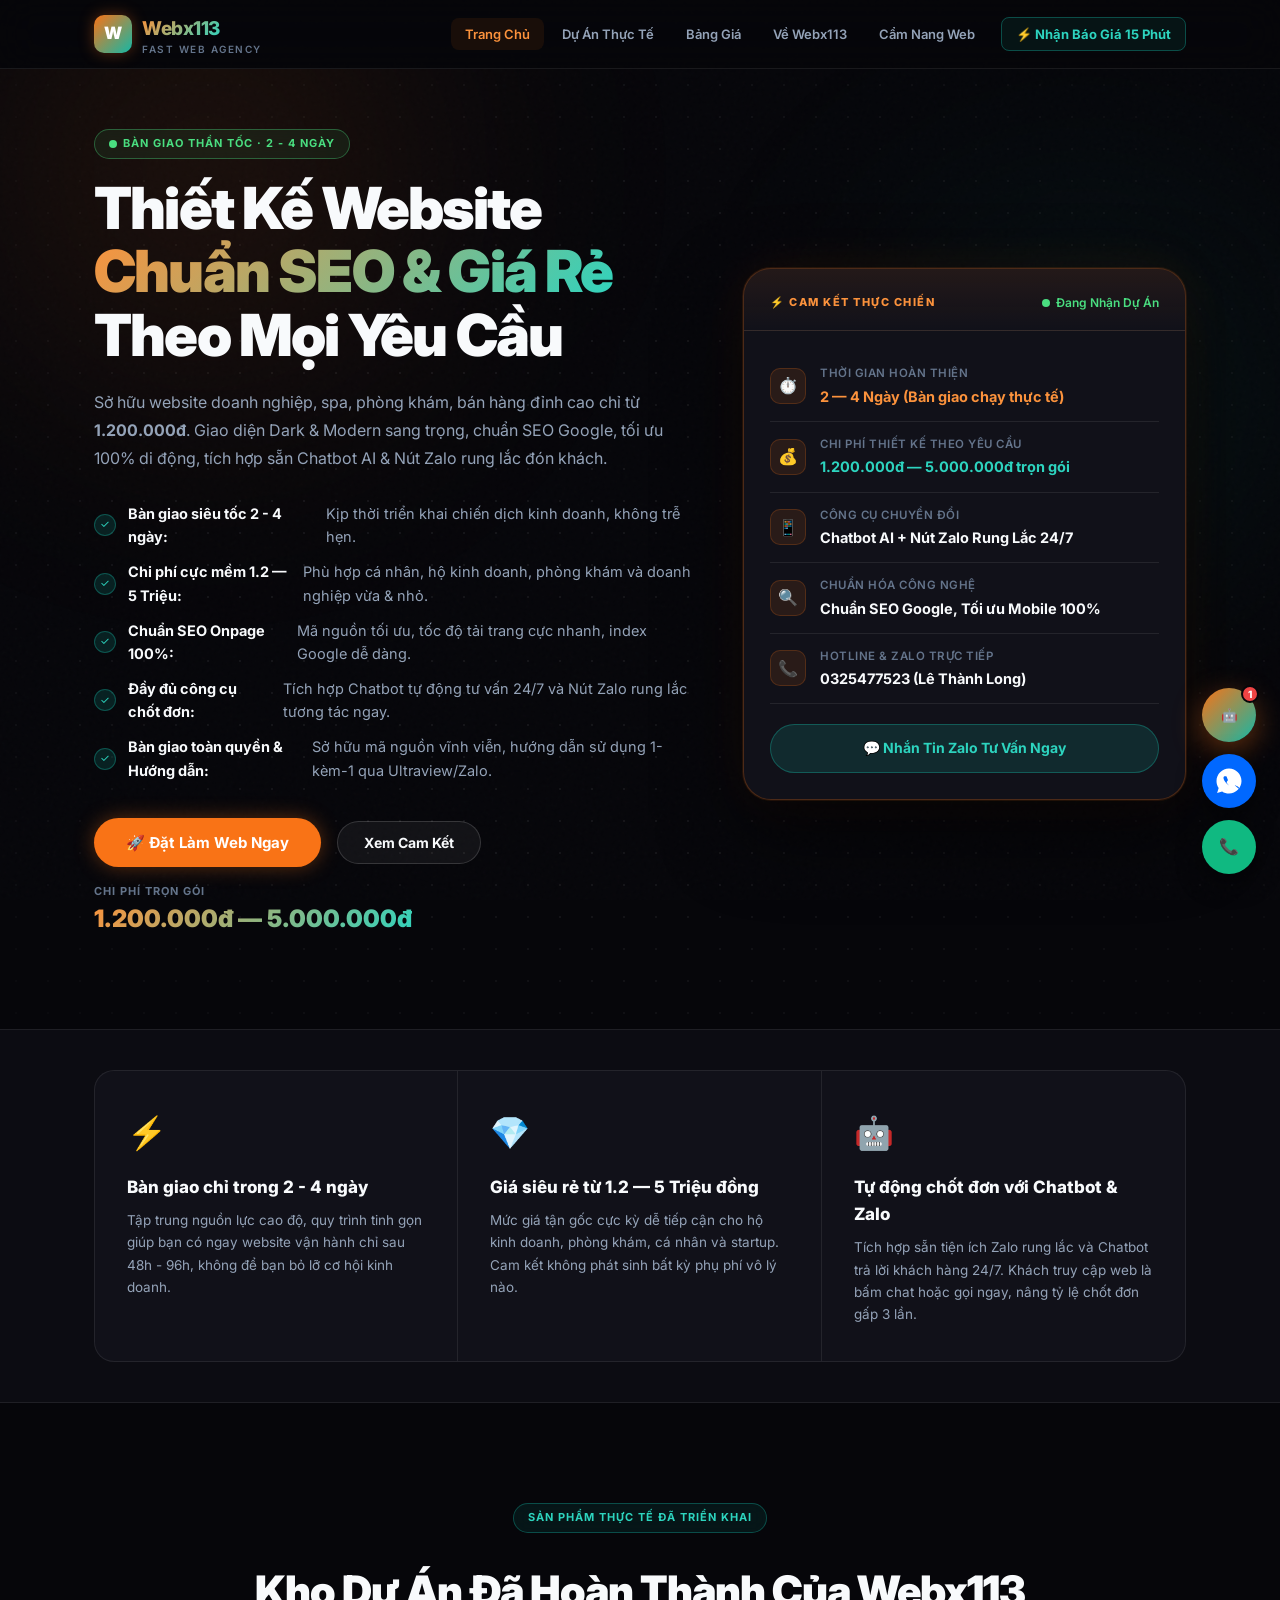
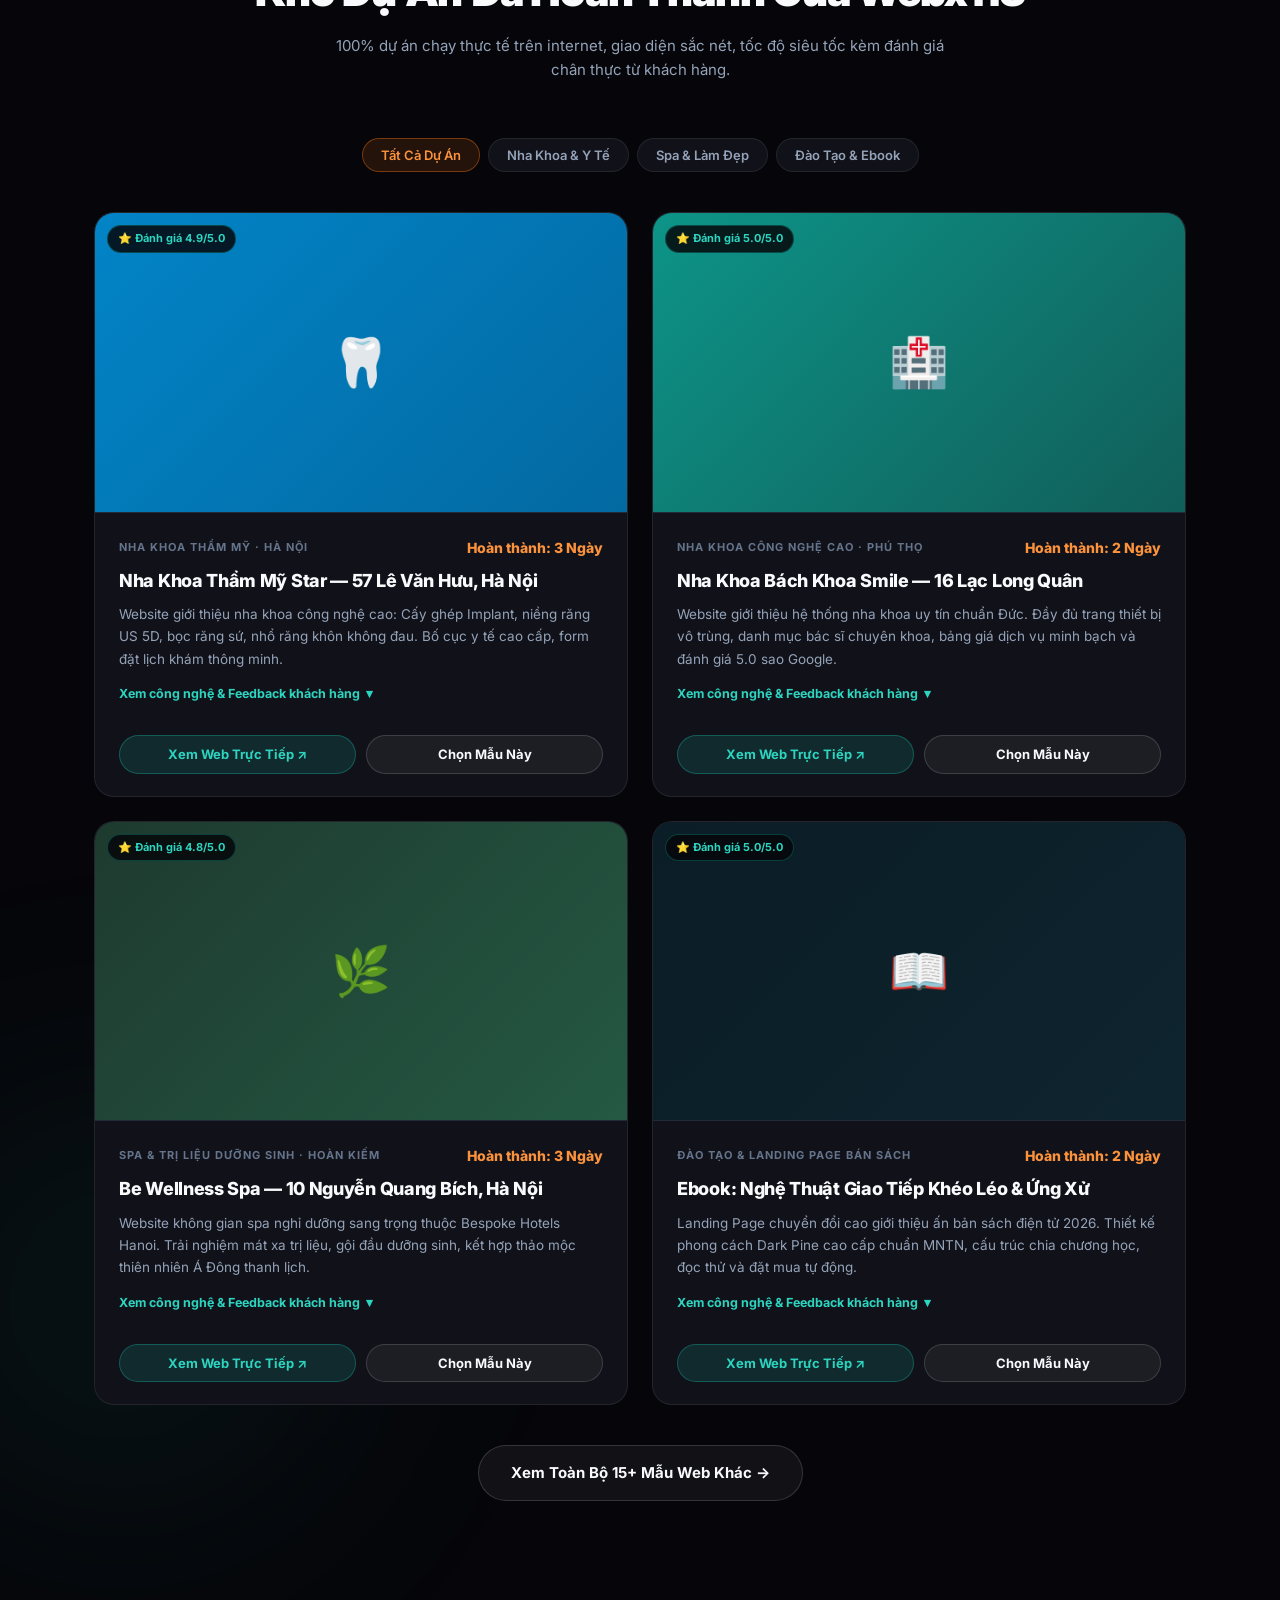
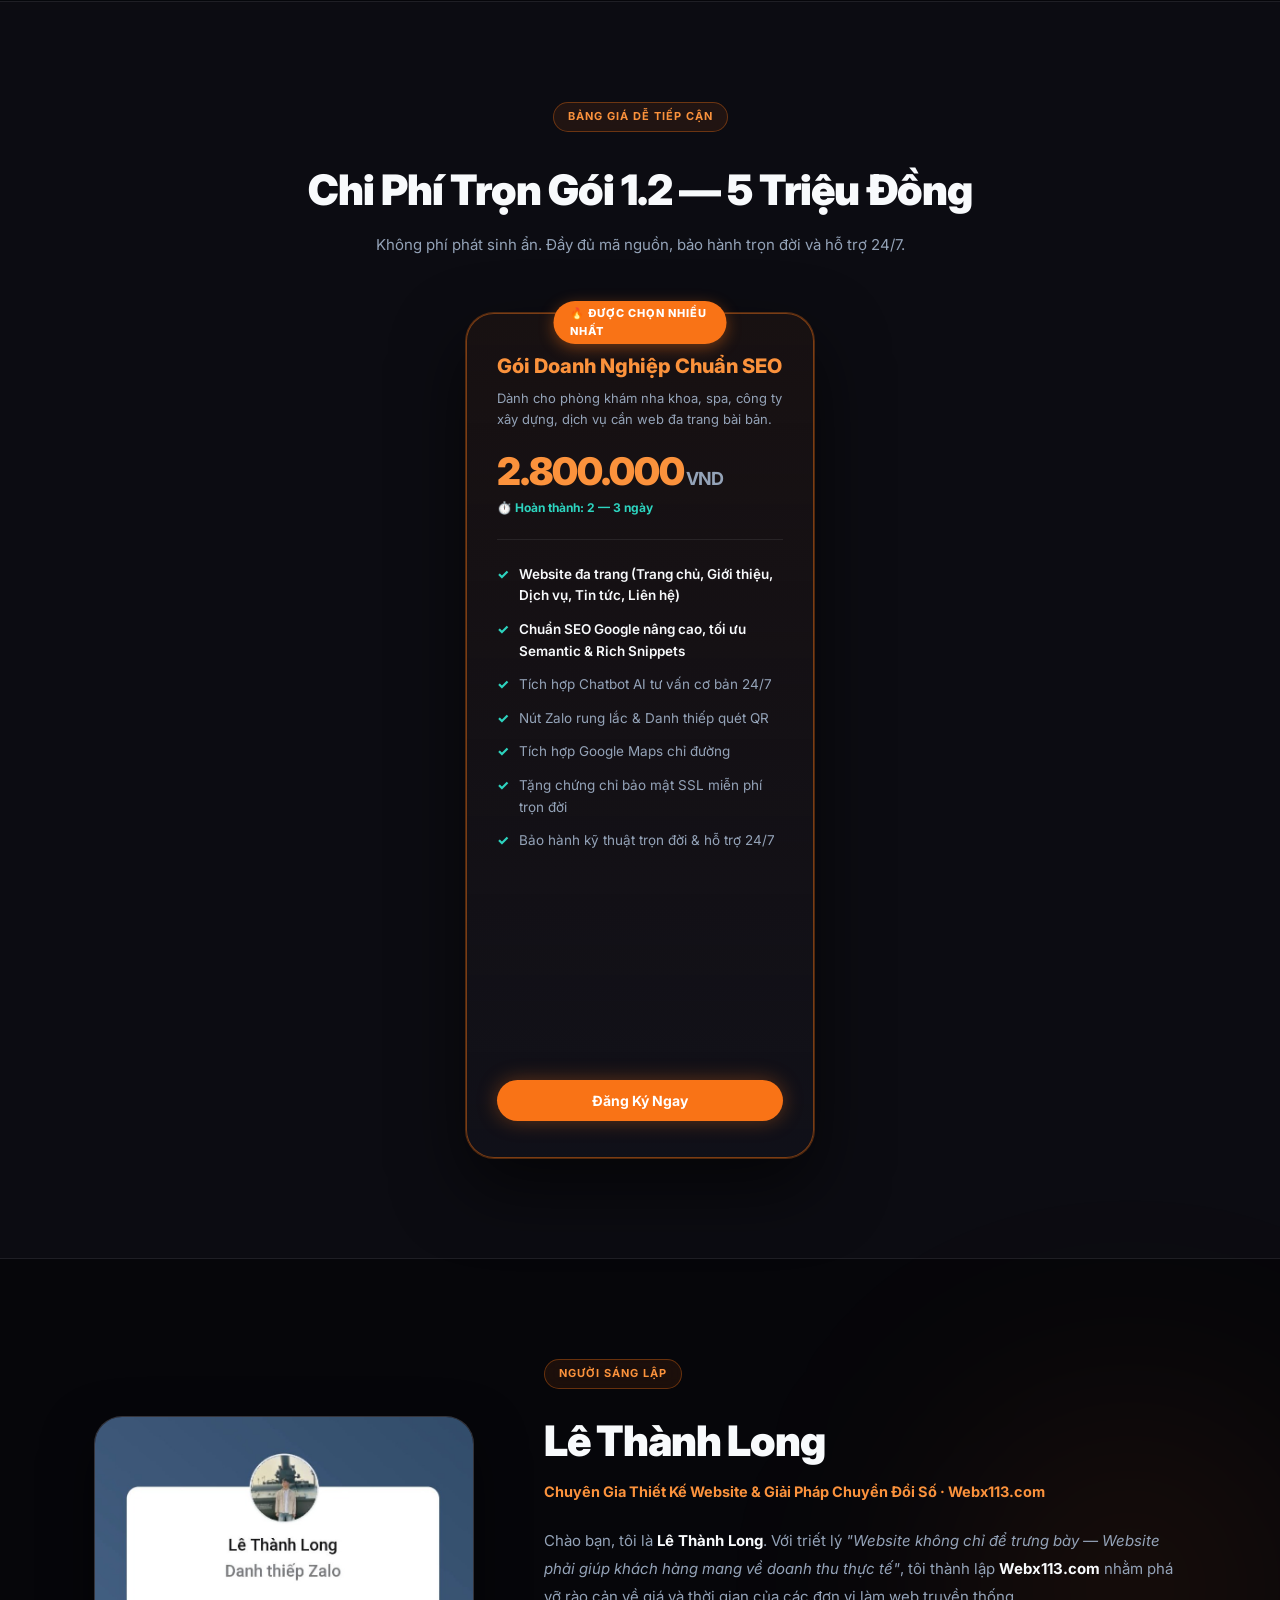
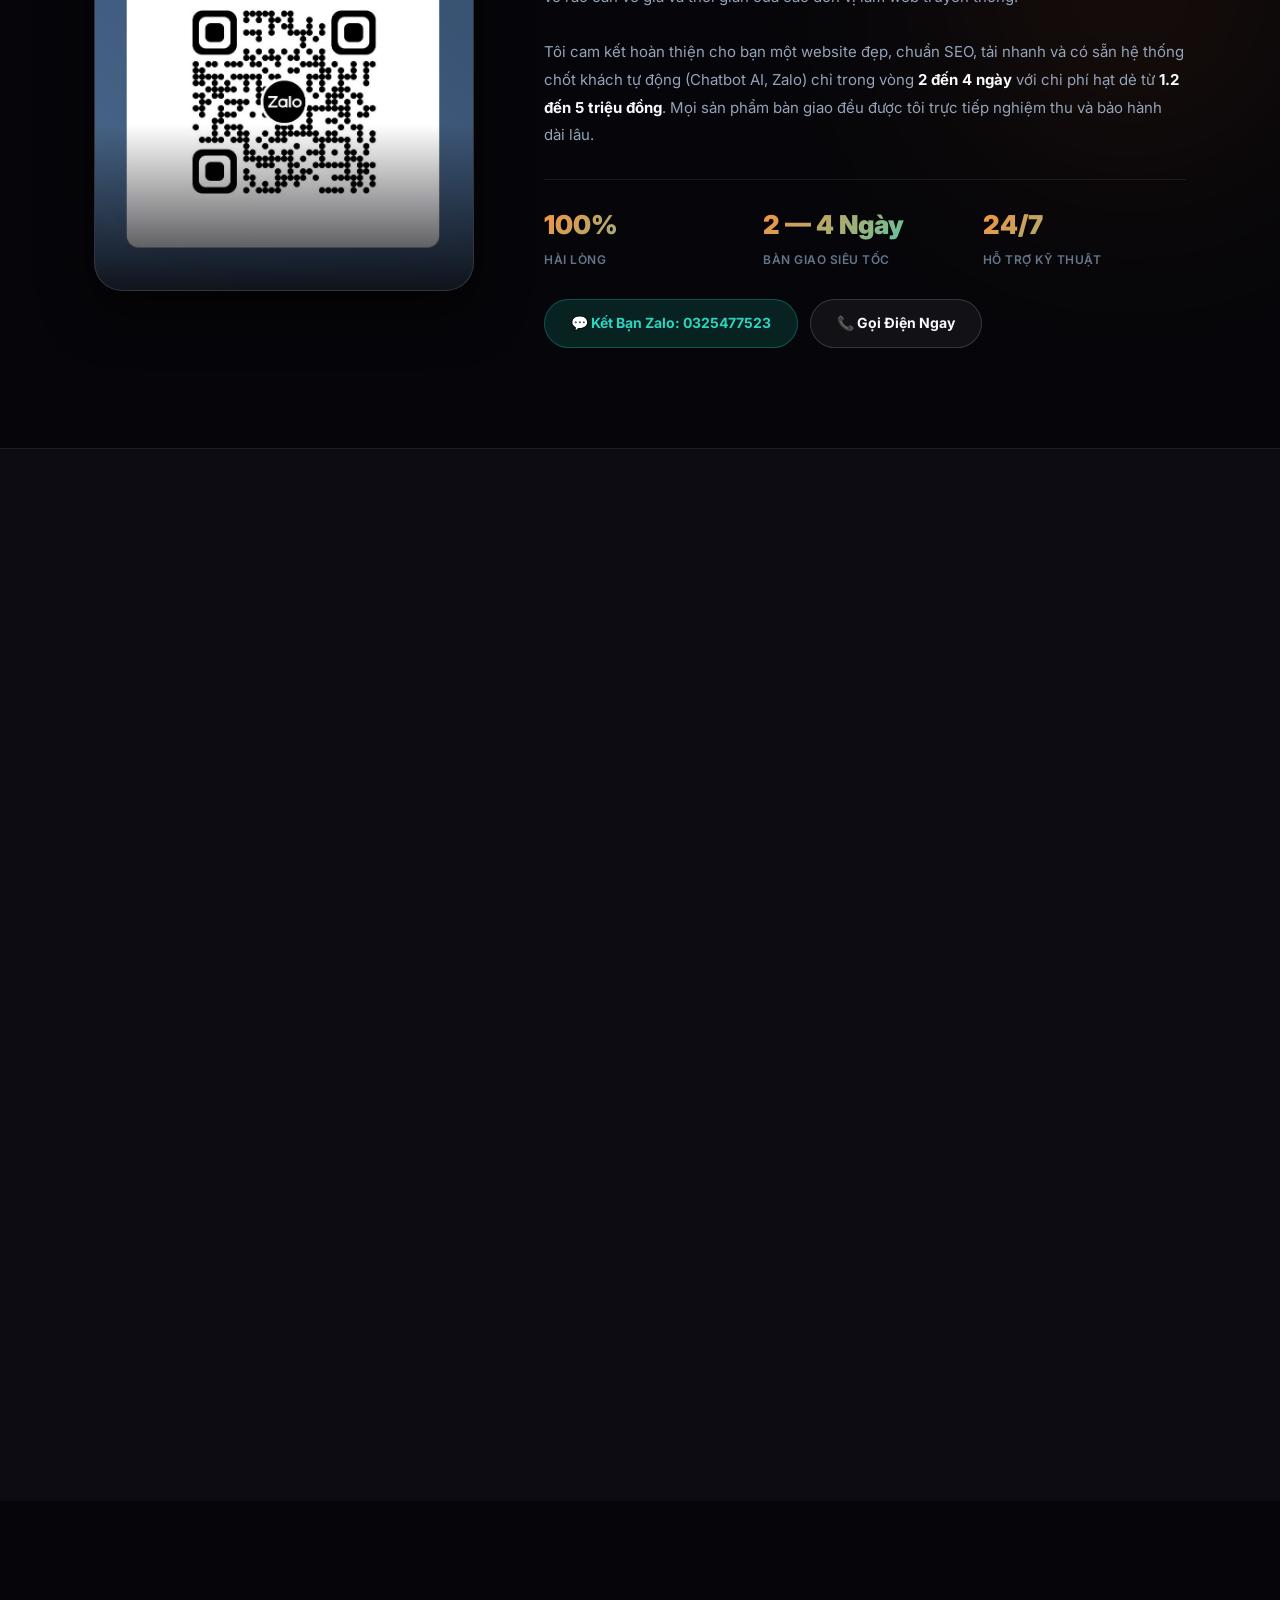
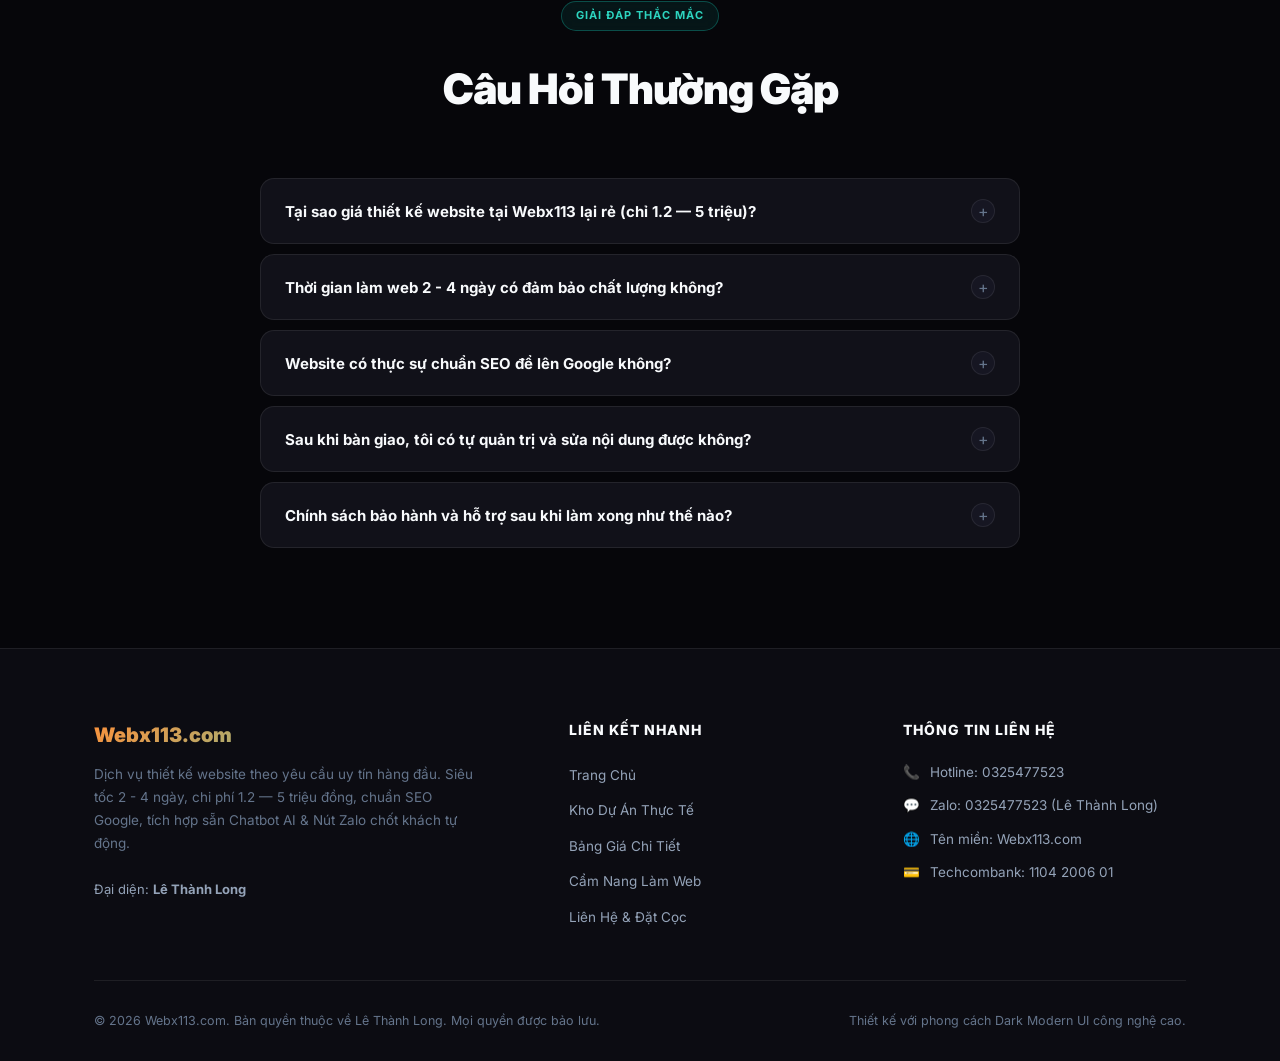
==== index.html @ fc2e5d38 "Add files via upload" ====
<!DOCTYPE html>
<html lang="vi">
<head>
  <meta charset="UTF-8" />
  <meta name="viewport" content="width=device-width, initial-scale=1.0" />
  <title>Webx113 — Thiết Kế Website Theo Yêu Cầu Giá Rẻ, Chuẩn SEO, Bàn Giao 2-4 Ngày</title>
  <meta name="description" content="Webx113.com — Dịch vụ thiết kế website theo yêu cầu giá rẻ chỉ từ 1.2 — 5 triệu đồng. Hoàn thành siêu tốc 2 - 4 ngày, chuẩn SEO Google, tối ưu di động, tích hợp sẵn Chatbot AI & Zalo chốt đơn tự động." />
  <meta name="keywords" content="thiết kế website giá rẻ, làm web 1.2 triệu, làm web 2-4 ngày, webx113, thiết kế web chuẩn SEO, chatbot bán hàng, nút zalo website" />
  
  <!-- Favicon -->
  <link rel="icon" type="image/svg+xml" href="data:image/svg+xml,<svg xmlns='http://www.w3.org/2000/svg' viewBox='0 0 100 100'><rect width='100' height='100' rx='20' fill='%23f97316'/><text y='70' x='15' font-size='60' font-weight='bold' fill='white'>W</text></svg>" />
  
  <!-- Google Fonts Inter -->
  <link rel="preconnect" href="https://fonts.googleapis.com" />
  <link rel="preconnect" href="https://fonts.gstatic.com" crossorigin />
  <link href="https://fonts.googleapis.com/css2?family=Inter:wght@300;400;500;600;700;800;900&display=swap" rel="stylesheet" />
  
  <!-- Stylesheet -->
  <link rel="stylesheet" href="assets/css/style.css" />
</head>
<body>

  <!-- ============================================================
       NAVBAR (STICKY GLASS)
  ============================================================ -->
  <nav class="navbar">
    <div class="nav-inner">
      <a href="index.html" class="nav-brand">
        <div class="nav-logo-badge">W</div>
        <div>
          <span class="nav-logo-text">Webx113</span>
          <span class="nav-logo-sub">Fast Web Agency</span>
        </div>
      </a>
      <button class="hamburger" id="hamburger" aria-label="Menu">
        <span></span><span></span><span></span>
      </button>
      <ul class="nav-links" id="navLinks">
        <li><a href="index.html" class="active">Trang Chủ</a></li>
        <li><a href="du-an.html">Dự Án Thực Tế</a></li>
        <li><a href="bang-gia.html">Bảng Giá</a></li>
        <li><a href="#about">Về Webx113</a></li>
        <li><a href="tin-tuc.html">Cẩm Nang Web</a></li>
        <li><a href="lien-he.html" class="nav-highlight">⚡ Nhận Báo Giá 15 Phút</a></li>
      </ul>
    </div>
  </nav>

  <!-- ============================================================
       HERO SECTION
  ============================================================ -->
  <section class="hero" id="hero">
    <div class="ambient-glow glow-orange" style="width:650px; height:650px; top:-220px; left:-120px;"></div>
    <div class="ambient-glow glow-teal" style="width:550px; height:550px; top:50px; right:-80px;"></div>
    
    <div class="container">
      <div class="hero-inner">
        <!-- Left Content -->
        <div class="fade-up">
          <div class="pill pill-live">
            <span class="live-dot"></span> Bàn Giao Thần Tốc · 2 - 4 Ngày
          </div>
          <h1 class="hero-title">
            Thiết Kế Website<br />
            <span class="accent">Chuẩn SEO & Giá Rẻ</span><br />
            Theo Mọi Yêu Cầu
          </h1>
          <p class="hero-desc">
            Sở hữu website doanh nghiệp, spa, phòng khám, bán hàng đỉnh cao chỉ từ <b>1.200.000đ</b>. Giao diện Dark & Modern sang trọng, chuẩn SEO Google, tối ưu 100% di động, tích hợp sẵn Chatbot AI & Nút Zalo rung lắc đón khách.
          </p>

          <ul class="hero-outcomes">
            <li><span class="check-icon">✓</span> <b>Bàn giao siêu tốc 2 - 4 ngày:</b> Kịp thời triển khai chiến dịch kinh doanh, không trễ hẹn.</li>
            <li><span class="check-icon">✓</span> <b>Chi phí cực mềm 1.2 — 5 Triệu:</b> Phù hợp cá nhân, hộ kinh doanh, phòng khám và doanh nghiệp vừa & nhỏ.</li>
            <li><span class="check-icon">✓</span> <b>Chuẩn SEO Onpage 100%:</b> Mã nguồn tối ưu, tốc độ tải trang cực nhanh, index Google dễ dàng.</li>
            <li><span class="check-icon">✓</span> <b>Đầy đủ công cụ chốt đơn:</b> Tích hợp Chatbot tự động tư vấn 24/7 và Nút Zalo rung lắc tương tác ngay.</li>
            <li><span class="check-icon">✓</span> <b>Bàn giao toàn quyền & Hướng dẫn:</b> Sở hữu mã nguồn vĩnh viễn, hướng dẫn sử dụng 1-kèm-1 qua Ultraview/Zalo.</li>
          </ul>

          <div class="hero-actions">
            <button class="btn btn-primary btn-lg" onclick="openModal('Tư vấn thiết kế web siêu tốc')">
              🚀 Đặt Làm Web Ngay
            </button>
            <button class="btn btn-ghost" onclick="highlightRows(['sched-time', 'sched-cost'])">
              Xem Cam Kết
            </button>
            <div class="hero-price-tag">
              <small>Chi phí trọn gói</small>
              <strong>1.200.000đ — 5.000.000đ</strong>
            </div>
          </div>
        </div>

        <!-- Right Content: Schedule & Commitment Card -->
        <div class="fade-up" id="commitment-card">
          <div class="schedule-card">
            <div class="schedule-card-header">
              <span class="schedule-card-badge">⚡ Cam Kết Thực Chiến</span>
              <span class="schedule-card-status"><span class="live-dot"></span> Đang Nhận Dự Án</span>
            </div>
            <div class="schedule-card-body">
              <div class="sched-row" id="sched-time">
                <div class="sched-ico">⏱️</div>
                <div class="sched-info">
                  <div class="sched-key">Thời gian hoàn thiện</div>
                  <div class="sched-val" style="color:var(--orange-2);">2 — 4 Ngày (Bàn giao chạy thực tế)</div>
                </div>
              </div>

              <div class="sched-row" id="sched-cost">
                <div class="sched-ico">💰</div>
                <div class="sched-info">
                  <div class="sched-key">Chi phí thiết kế theo yêu cầu</div>
                  <div class="sched-val" style="color:var(--teal-2);">1.200.000đ — 5.000.000đ trọn gói</div>
                </div>
              </div>

              <div class="sched-row">
                <div class="sched-ico">📱</div>
                <div class="sched-info">
                  <div class="sched-key">Công cụ chuyển đổi</div>
                  <div class="sched-val">Chatbot AI + Nút Zalo Rung Lắc 24/7</div>
                </div>
              </div>

              <div class="sched-row">
                <div class="sched-ico">🔍</div>
                <div class="sched-info">
                  <div class="sched-key">Chuẩn hóa công nghệ</div>
                  <div class="sched-val">Chuẩn SEO Google, Tối ưu Mobile 100%</div>
                </div>
              </div>

              <div class="sched-row">
                <div class="sched-ico">📞</div>
                <div class="sched-info">
                  <div class="sched-key">Hotline & Zalo trực tiếp</div>
                  <div class="sched-val">0325477523 (Lê Thành Long)</div>
                </div>
              </div>

              <div style="margin-top:20px;">
                <a href="https://zalo.me/0325477523" target="_blank" rel="noopener" class="btn btn-teal" style="width:100%;">
                  💬 Nhắn Tin Zalo Tư Vấn Ngay
                </a>
              </div>
            </div>
          </div>
        </div>
      </div>
    </div>
  </section>

  <!-- ============================================================
       USP STRIP (3 CAM KẾT VÀNG)
  ============================================================ -->
  <section class="usp-section">
    <div class="container">
      <div class="usp-strip fade-up">
        <div class="usp-item">
          <span class="usp-icon">⚡</span>
          <div class="usp-title">Bàn giao chỉ trong 2 - 4 ngày</div>
          <div class="usp-desc">Tập trung nguồn lực cao độ, quy trình tinh gọn giúp bạn có ngay website vận hành chỉ sau 48h - 96h, không để bạn bỏ lỡ cơ hội kinh doanh.</div>
        </div>
        <div class="usp-item">
          <span class="usp-icon">💎</span>
          <div class="usp-title">Giá siêu rẻ từ 1.2 — 5 Triệu đồng</div>
          <div class="usp-desc">Mức giá tận gốc cực kỳ dễ tiếp cận cho hộ kinh doanh, phòng khám, cá nhân và startup. Cam kết không phát sinh bất kỳ phụ phí vô lý nào.</div>
        </div>
        <div class="usp-item">
          <span class="usp-icon">🤖</span>
          <div class="usp-title">Tự động chốt đơn với Chatbot & Zalo</div>
          <div class="usp-desc">Tích hợp sẵn tiện ích Zalo rung lắc và Chatbot trả lời khách hàng 24/7. Khách truy cập web là bấm chat hoặc gọi ngay, nâng tỷ lệ chốt đơn gấp 3 lần.</div>
        </div>
      </div>
    </div>
  </section>

  <!-- ============================================================
       PORTFOLIO: CÁC DỰ ÁN THỰC TẾ & FEEDBACK KHÁCH HÀNG
  ============================================================ -->
  <section class="projects-section" id="projects">
    <div class="ambient-glow glow-teal" style="width:600px; height:600px; bottom:0; left:-180px;"></div>
    <div class="container">
      <div class="section-header fade-up">
        <span class="pill pill-teal">Sản phẩm thực tế đã triển khai</span>
        <h2 class="section-title">Kho Dự Án Đã Hoàn Thành Của Webx113</h2>
        <p class="section-sub">100% dự án chạy thực tế trên internet, giao diện sắc nét, tốc độ siêu tốc kèm đánh giá chân thực từ khách hàng.</p>
      </div>

      <!-- Filter Buttons -->
      <div class="filter-tabs fade-up">
        <button class="filter-btn active" data-filter="all">Tất Cả Dự Án</button>
        <button class="filter-btn" data-filter="medical">Nha Khoa & Y Tế</button>
        <button class="filter-btn" data-filter="spa">Spa & Làm Đẹp</button>
        <button class="filter-btn" data-filter="ebook">Đào Tạo & Ebook</button>
      </div>

      <!-- Projects Grid -->
      <div class="projects-grid">
        
        <!-- PROJECT 1: NHA KHOA THẨM MỸ STAR -->
        <div class="project-card fade-up" data-cat="medical">
          <div class="project-thumb-wrap">
            <span class="project-badge-tag">⭐ Đánh giá 4.9/5.0</span>
            <div style="height:100%; display:flex; align-items:center; justify-content:center; background:linear-gradient(135deg, #0284c7 0%, #0369a1 100%); color:#fff; font-size:48px;">
              🦷
            </div>
          </div>
          <div class="project-body">
            <div class="project-meta">
              <span class="project-category">Nha Khoa Thẩm Mỹ · Hà Nội</span>
              <span class="project-price-estimate">Hoàn thành: 3 Ngày</span>
            </div>
            <h3 class="project-title">Nha Khoa Thẩm Mỹ Star — 57 Lê Văn Hưu, Hà Nội</h3>
            <p class="project-desc">Website giới thiệu nha khoa công nghệ cao: Cấy ghép Implant, niềng răng US 5D, bọc răng sứ, nhổ răng khôn không đau. Bố cục y tế cao cấp, form đặt lịch khám thông minh.</p>
            
            <button class="expand-btn" onclick="toggleProject(this)">
              Xem công nghệ & Feedback khách hàng <span class="expand-arrow">▾</span>
            </button>
            <div class="expand-content">
              <div class="expand-label">Công nghệ & Tính năng</div>
              <ul class="expand-list">
                <li>Giao diện Glassmorphism chuẩn y khoa châu Âu</li>
                <li>Tích hợp bản đồ Google Maps & Hotline gọi ngay</li>
                <li>Form đặt hẹn tự động gửi thông báo</li>
                <li>Tối ưu 100% trên iPhone, Android, iPad</li>
              </ul>
              
              <div class="expand-label">Đánh giá của Khách hàng</div>
              <div class="feedback-box">
                <div class="feedback-header">
                  <span class="feedback-author">Bác sĩ Nguyễn Văn Cường (Đại diện Star Dental)</span>
                  <span class="feedback-stars">★★★★★</span>
                </div>
                <p class="feedback-text">"Lê Thành Long bàn giao website chỉ sau 3 ngày mà độ hoàn thiện vượt ngoài mong đợi! Giao diện tông xanh trắng y tế chuẩn mực, tốc độ load trang cực nhanh. Từ lúc có web, khách đặt lịch khám qua hotline và Zalo tăng hơn 65%. Rất hài lòng!"</p>
              </div>
            </div>
          </div>
          <div class="project-actions">
            <a href="https://lelu0977-cyber.github.io/Satr.vn/" target="_blank" rel="noopener" class="btn btn-teal btn-sm">Xem Web Trực Tiếp ↗</a>
            <button class="btn btn-ghost btn-sm" onclick="openModal('Mẫu Nha Khoa Thẩm Mỹ Star')">Chọn Mẫu Này</button>
          </div>
        </div>

        <!-- PROJECT 2: NHA KHOA BÁCH KHOA SMILE -->
        <div class="project-card fade-up" data-cat="medical">
          <div class="project-thumb-wrap">
            <span class="project-badge-tag">⭐ Đánh giá 5.0/5.0</span>
            <div style="height:100%; display:flex; align-items:center; justify-content:center; background:linear-gradient(135deg, #0d9488 0%, #115e59 100%); color:#fff; font-size:48px;">
              🏥
            </div>
          </div>
          <div class="project-body">
            <div class="project-meta">
              <span class="project-category">Nha Khoa Công Nghệ Cao · Phú Thọ</span>
              <span class="project-price-estimate">Hoàn thành: 2 Ngày</span>
            </div>
            <h3 class="project-title">Nha Khoa Bách Khoa Smile — 16 Lạc Long Quân</h3>
            <p class="project-desc">Website giới thiệu hệ thống nha khoa uy tín chuẩn Đức. Đầy đủ trang thiết bị vô trùng, danh mục bác sĩ chuyên khoa, bảng giá dịch vụ minh bạch và đánh giá 5.0 sao Google.</p>
            
            <button class="expand-btn" onclick="toggleProject(this)">
              Xem công nghệ & Feedback khách hàng <span class="expand-arrow">▾</span>
            </button>
            <div class="expand-content">
              <div class="expand-label">Công nghệ & Tính năng</div>
              <ul class="expand-list">
                <li>Bảng dịch vụ chi tiết kèm hình ảnh minh họa sinh động</li>
                <li>Menu đa cấp: Cơ sở vật chất, đội ngũ bác sĩ, bảng giá</li>
                <li>Nút gọi điện thoại & Zalo cố định hỗ trợ khẩn cấp</li>
                <li>Tốc độ load trang dưới 1.2s</li>
              </ul>
              
              <div class="expand-label">Đánh giá của Khách hàng</div>
              <div class="feedback-box">
                <div class="feedback-header">
                  <span class="feedback-author">Bác sĩ Hoàng Tuấn Anh (Nha Khoa Smile)</span>
                  <span class="feedback-stars">★★★★★</span>
                </div>
                <p class="feedback-text">"Webx113 làm việc siêu tốc và rất có trách nhiệm. Mình cần gấp website để kịp lễ khai trương cơ sở, Long hoàn thành chỉ đúng 2 ngày với đầy đủ nội dung bài bản. Khách đến phòng khám đều khen web chuyên nghiệp!"</p>
              </div>
            </div>
          </div>
          <div class="project-actions">
            <a href="https://lelu0977-cyber.github.io/Smile.vn/" target="_blank" rel="noopener" class="btn btn-teal btn-sm">Xem Web Trực Tiếp ↗</a>
            <button class="btn btn-ghost btn-sm" onclick="openModal('Mẫu Nha Khoa Bách Khoa Smile')">Chọn Mẫu Này</button>
          </div>
        </div>

        <!-- PROJECT 3: BE WELLNESS SPA -->
        <div class="project-card fade-up" data-cat="spa">
          <div class="project-thumb-wrap">
            <span class="project-badge-tag">⭐ Đánh giá 4.8/5.0</span>
            <div style="height:100%; display:flex; align-items:center; justify-content:center; background:linear-gradient(135deg, #1e3a2f 0%, #245943 100%); color:#d4af37; font-size:48px;">
              🌿
            </div>
          </div>
          <div class="project-body">
            <div class="project-meta">
              <span class="project-category">Spa & Trị Liệu Dưỡng Sinh · Hoàn Kiếm</span>
              <span class="project-price-estimate">Hoàn thành: 3 Ngày</span>
            </div>
            <h3 class="project-title">Be Wellness Spa — 10 Nguyễn Quang Bích, Hà Nội</h3>
            <p class="project-desc">Website không gian spa nghỉ dưỡng sang trọng thuộc Bespoke Hotels Hanoi. Trải nghiệm mát xa trị liệu, gội đầu dưỡng sinh, kết hợp thảo mộc thiên nhiên Á Đông thanh lịch.</p>
            
            <button class="expand-btn" onclick="toggleProject(this)">
              Xem công nghệ & Feedback khách hàng <span class="expand-arrow">▾</span>
            </button>
            <div class="expand-content">
              <div class="expand-label">Công nghệ & Tính năng</div>
              <ul class="expand-list">
                <li>Tone màu xanh lục & vàng kim quyền quý, chuẩn gu nghỉ dưỡng</li>
                <li>Hiệu ứng cuộn mượt mà, layout tối giản sang trọng</li>
                <li>Bộ lọc menu trị liệu & bảng giá dịch vụ cao cấp</li>
                <li>Hỗ trợ song ngữ & form đặt lịch trị liệu</li>
              </ul>
              
              <div class="expand-label">Đánh giá của Khách hàng</div>
              <div class="feedback-box">
                <div class="feedback-header">
                  <span class="feedback-author">Chị Trần Mai Linh (Quản lý Be Wellness Spa)</span>
                  <span class="feedback-stars">★★★★★</span>
                </div>
                <p class="feedback-text">"Giao diện spa toát lên đúng chất mộc và sự thư thái mà bên mình hướng tới. Nút đặt lịch và liên hệ Zalo rất thuận tiện cho cả khách du lịch quốc tế lẫn khách trong nước. Cảm ơn sự tận tụy của Long!"</p>
              </div>
            </div>
          </div>
          <div class="project-actions">
            <a href="https://longlesinep114-web.github.io/Wellness-sapa/" target="_blank" rel="noopener" class="btn btn-teal btn-sm">Xem Web Trực Tiếp ↗</a>
            <button class="btn btn-ghost btn-sm" onclick="openModal('Mẫu Be Wellness Spa')">Chọn Mẫu Này</button>
          </div>
        </div>

        <!-- PROJECT 4: EBOOK NGHỆ THUẬT GIAO TIẾP ỨNG XỬ -->
        <div class="project-card fade-up" data-cat="ebook">
          <div class="project-thumb-wrap">
            <span class="project-badge-tag">⭐ Đánh giá 5.0/5.0</span>
            <div style="height:100%; display:flex; align-items:center; justify-content:center; background:linear-gradient(135deg, #0b1d26 0%, #0e242f 100%); color:#fbd784; font-size:48px;">
              📖
            </div>
          </div>
          <div class="project-body">
            <div class="project-meta">
              <span class="project-category">Đào Tạo & Landing Page Bán Sách</span>
              <span class="project-price-estimate">Hoàn thành: 2 Ngày</span>
            </div>
            <h3 class="project-title">Ebook: Nghệ Thuật Giao Tiếp Khéo Léo & Ứng Xử</h3>
            <p class="project-desc">Landing Page chuyển đổi cao giới thiệu ấn bản sách điện tử 2026. Thiết kế phong cách Dark Pine cao cấp chuẩn MNTN, cấu trúc chia chương học, đọc thử và đặt mua tự động.</p>
            
            <button class="expand-btn" onclick="toggleProject(this)">
              Xem công nghệ & Feedback khách hàng <span class="expand-arrow">▾</span>
            </button>
            <div class="expand-content">
              <div class="expand-label">Công nghệ & Tính năng</div>
              <ul class="expand-list">
                <li>Phong cách Typography Playfair Display quý phái kết hợp Sans hiện đại</li>
                <li>Tỷ lệ chuyển đổi CRO cao: Form đặt sách và mã QR quét nhận sách</li>
                <li>Module tóm tắt mục lục và quà tặng kèm khoá học</li>
                <li>Tốc độ tải cực nhẹ, tối ưu SEO Landing Page</li>
              </ul>
              
              <div class="expand-label">Đánh giá của Khách hàng</div>
              <div class="feedback-box">
                <div class="feedback-header">
                  <span class="feedback-author">Tác giả & Diễn giả Phạm Minh Đức</span>
                  <span class="feedback-stars">★★★★★</span>
                </div>
                <p class="feedback-text">"Landing page bán sách tuyệt đẹp! Tông màu trầm sang trọng đúng gu giới tri thức, bố cục mạch lạc giúp giữ chân độc giả rất lâu. Lượng đơn đặt mua Ebook tăng vọt ngay tuần đầu tiên ra mắt!"</p>
              </div>
            </div>
          </div>
          <div class="project-actions">
            <a href="https://longlesinep114-web.github.io/giao-ti-p-ng-x-/" target="_blank" rel="noopener" class="btn btn-teal btn-sm">Xem Web Trực Tiếp ↗</a>
            <button class="btn btn-ghost btn-sm" onclick="openModal('Mẫu Landing Page Ebook')">Chọn Mẫu Này</button>
          </div>
        </div>

      </div>

      <div style="text-align:center; margin-top:40px;" class="fade-up">
        <a href="du-an.html" class="btn btn-ghost btn-lg">Xem Toàn Bộ 15+ Mẫu Web Khác →</a>
      </div>
    </div>
  </section>

  <!-- ============================================================
       PRICING: 3 GÓI DỊCH VỤ MINH BẠCH (1.2 — 5 TRIỆU)
  ============================================================ -->
  <section class="pricing-section" id="pricing">
    <div class="container">
      <div class="section-header fade-up">
        <span class="pill pill-orange">Bảng Giá Dễ Tiếp Cận</span>
        <h2 class="section-title">Chi Phí Trọn Gói 1.2 — 5 Triệu Đồng</h2>
        <p class="section-sub">Không phí phát sinh ẩn. Đầy đủ mã nguồn, bảo hành trọn đời và hỗ trợ 24/7.</p>
      </div>

      <div class="pricing-grid">
        <!-- PLAN 1 -->
        <div class="pricing-card fade-up">
          <div class="plan-name">Gói Khởi Nghiệp</div>
          <p class="plan-desc">Dành cho cá nhân, landing page giới thiệu 1 sản phẩm/dịch vụ đơn lẻ hoặc bán Ebook.</p>
          <div class="plan-price-wrap">
            <div class="plan-price">1.200.000<span class="currency">VND</span></div>
            <div class="plan-time">⏱️ Hoàn thành: 2 ngày</div>
          </div>
          <ul class="plan-features">
            <li class="checked strong-item">1 Landing Page chuyển đổi cao (CRO)</li>
            <li class="checked">Chuẩn SEO Onpage cơ bản, tốc độ tải nhanh</li>
            <li class="checked">Tương thích 100% mọi màn hình điện thoại</li>
            <li class="checked">Tích hợp Nút Zalo Rung Lắc & Gọi Điện</li>
            <li class="checked">Form thu thập thông tin khách hàng tiềm năng</li>
            <li class="checked">Bảo hành & sửa lỗi 6 tháng</li>
          </ul>
          <button class="btn btn-ghost" onclick="openModal('Gói Khởi Nghiệp 1.200.000đ')">Đăng Ký Gói Này</button>
        </div>

        <!-- PLAN 2 (FEATURED) -->
        <div class="pricing-card featured fade-up">
          <div class="featured-badge">🔥 Được Chọn Nhiều Nhất</div>
          <div class="plan-name" style="color:var(--orange-2);">Gói Doanh Nghiệp Chuẩn SEO</div>
          <p class="plan-desc">Dành cho phòng khám nha khoa, spa, công ty xây dựng, dịch vụ cần web đa trang bài bản.</p>
          <div class="plan-price-wrap">
            <div class="plan-price" style="color:var(--orange-2);">2.800.000<span class="currency">VND</span></div>
            <div class="plan-time">⏱️ Hoàn thành: 2 — 3 ngày</div>
          </div>
          <ul class="plan-features">
            <li class="checked strong-item">Website đa trang (Trang chủ, Giới thiệu, Dịch vụ, Tin tức, Liên hệ)</li>
            <li class="checked strong-item">Chuẩn SEO Google nâng cao, tối ưu Semantic & Rich Snippets</li>
            <li class="checked">Tích hợp Chatbot AI tư vấn cơ bản 24/7</li>
            <li class="checked">Nút Zalo rung lắc & Danh thiếp quét QR</li>
            <li class="checked">Tích hợp Google Maps chỉ đường</li>
            <li class="checked">Tặng chứng chỉ bảo mật SSL miễn phí trọn đời</li>
            <li class="checked">Bảo hành kỹ thuật trọn đời & hỗ trợ 24/7</li>
          </ul>
          <button class="btn btn-primary" onclick="openModal('Gói Doanh Nghiệp 2.800.000đ')">Đăng Ký Ngay</button>
        </div>

        <!-- PLAN 3 -->
        <div class="pricing-card fade-up">
          <div class="plan-name">Gói Bán Hàng E-Commerce / Cao Cấp</div>
          <p class="plan-desc">Dành cho shop kinh doanh thời trang, mỹ phẩm, đồ gia dụng cần danh mục sản phẩm và giỏ hàng.</p>
          <div class="plan-price-wrap">
            <div class="plan-price">5.000.000<span class="currency">VND</span></div>
            <div class="plan-time">⏱️ Hoàn thành: 3 — 4 ngày</div>
          </div>
          <ul class="plan-features">
            <li class="checked strong-item">Website bán hàng đầy đủ tính năng giỏ hàng & checkout</li>
            <li class="checked strong-item">Quản lý không giới hạn sản phẩm & danh mục</li>
            <li class="checked">Tích hợp Chatbot AI trả lời tự động chuyên sâu chốt sale</li>
            <li class="checked">Tích hợp thanh toán SePay VietQR tự động kích hoạt đơn</li>
            <li class="checked">Tối ưu chuẩn SEO Master cho từng chi tiết sản phẩm</li>
            <li class="checked">Trang quản trị cực dễ thêm/xóa/sửa sản phẩm</li>
            <li class="checked">Hỗ trợ nhập liệu 25 — 30 sản phẩm đầu tiên</li>
            <li class="checked">Bảo hành kỹ thuật trọn đời 24/7 & Hỗ trợ chạy ads</li>
          </ul>
          <button class="btn btn-ghost" onclick="openModal('Gói Bán Hàng 5.000.000đ')">Đăng Ký Gói Này</button>
        </div>
      </div>
    </div>
  </section>

  <!-- ============================================================
       ABOUT FOUNDER: LÊ THÀNH LONG / WEBX113
  ============================================================ -->
  <section class="about-section" id="about">
    <div class="ambient-glow glow-orange" style="width:500px; height:500px; top:10%; right:-100px;"></div>
    <div class="container">
      <div class="about-inner">
        <!-- Photo Wrap with Real Zalo Avatar -->
        <div class="about-photo-wrap fade-up">
          <img src="assets/img/qr-zalo.jpg" alt="Lê Thành Long - Sáng Lập Webx113" class="about-photo" />
        </div>

        <!-- Bio Content -->
        <div class="fade-up">
          <span class="pill pill-orange">Người sáng lập</span>
          <h2 class="about-name">Lê Thành Long</h2>
          <div class="about-role">Chuyên Gia Thiết Kế Website & Giải Pháp Chuyển Đổi Số · Webx113.com</div>
          <p class="about-bio">
            Chào bạn, tôi là <strong>Lê Thành Long</strong>. Với triết lý <em>"Website không chỉ để trưng bày — Website phải giúp khách hàng mang về doanh thu thực tế"</em>, tôi thành lập <strong>Webx113.com</strong> nhằm phá vỡ rào cản về giá và thời gian của các đơn vị làm web truyền thống.
            <br /><br />
            Tôi cam kết hoàn thiện cho bạn một website đẹp, chuẩn SEO, tải nhanh và có sẵn hệ thống chốt khách tự động (Chatbot AI, Zalo) chỉ trong vòng <strong>2 đến 4 ngày</strong> với chi phí hạt dẻ từ <strong>1.2 đến 5 triệu đồng</strong>. Mọi sản phẩm bàn giao đều được tôi trực tiếp nghiệm thu và bảo hành dài lâu.
          </p>

          <div class="stats-row">
            <div class="stat-item">
              <strong>100%</strong>
              <span>Hài Lòng</span>
            </div>
            <div class="stat-item">
              <strong>2 — 4 Ngày</strong>
              <span>Bàn Giao Siêu Tốc</span>
            </div>
            <div class="stat-item">
              <strong>24/7</strong>
              <span>Hỗ Trợ Kỹ Thuật</span>
            </div>
          </div>

          <div style="margin-top:28px; display:flex; gap:12px; flex-wrap:wrap;">
            <a href="https://zalo.me/0325477523" target="_blank" rel="noopener" class="btn btn-teal">
              💬 Kết Bạn Zalo: 0325477523
            </a>
            <a href="tel:0325477523" class="btn btn-ghost">
              📞 Gọi Điện Ngay
            </a>
          </div>
        </div>
      </div>
    </div>
  </section>

  <!-- ============================================================
       REGISTRATION & PAYMENT PANEL (TECHCOMBANK QR CHÍNH CHỦ)
  ============================================================ -->
  <section class="register-section" id="register">
    <div class="container">
      <div class="register-inner">
        <!-- Left Steps -->
        <div class="fade-up">
          <span class="pill pill-teal">Quy trình làm việc minh bạch</span>
          <h2 class="section-title">Chỉ 3 Bước Để Có Website Hoàn Hảo</h2>
          
          <div class="steps-list">
            <div class="step-item">
              <div class="step-circle">1</div>
              <div class="step-content">
                <strong>Chọn Gói Dịch Vụ & Gửi Yêu Cầu</strong>
                <p>Chọn gói 1.2Tr, 2.8Tr hoặc 5Tr và cung cấp thông tin ngành nghề qua Zalo <code>0325477523</code>. Long sẽ lên khung giao diện mẫu cho bạn duyệt trong 2 giờ.</p>
              </div>
            </div>

            <div class="step-item">
              <div class="step-circle">2</div>
              <div class="step-content">
                <strong>Đặt Cọc Khởi Động Dự Án (50%)</strong>
                <p>Quét mã QR Techcombank bên cạnh để đặt cọc 50%. Nội dung chuyển khoản ghi: <code>[Tên bạn] + [SĐT] làm web</code>.</p>
              </div>
            </div>

            <div class="step-item">
              <div class="step-circle">3</div>
              <div class="step-content">
                <strong>Duyệt Web Demo & Bàn Giao Trong 2 - 4 Ngày</strong>
                <p>Sau 2 - 4 ngày, bạn kiểm tra bản web chạy thực tế, yêu cầu chỉnh sửa theo ý muốn cho đến khi 100% ưng ý, sau đó thanh toán phần còn lại và nhận quyền quản trị.</p>
              </div>
            </div>
          </div>

          <div class="note-card">
            <strong>📌 Cam kết vàng từ Lê Thành Long:</strong><br />
            Nếu website bàn giao không đúng với yêu cầu đã thỏa thuận ban đầu hoặc chậm tiến độ cam kết mà không có lý do chính đáng, Webx113 cam kết <strong>hoàn tiền đặt cọc 100%</strong> ngay trong ngày!
          </div>
        </div>

        <!-- Right Payment Card with Real Techcombank QR -->
        <div class="fade-up">
          <div class="payment-panel">
            <div class="payment-panel-header">
              <h3>💳 Thông Tin Thanh Toán Cọc</h3>
              <span class="pill pill-orange" style="margin:0; font-size:10px;">Techcombank 24/7</span>
            </div>
            <div class="payment-panel-body">
              <div class="qr-display-box">
                <img src="assets/img/qr-techcombank.jpg" alt="Mã QR Chuyển Khoản Techcombank Lê Thành Long" class="qr-image" />
                <div style="font-size:12px; color:#475569; margin-top:8px; font-weight:600;">
                  Quét mã trên ứng dụng ngân hàng để chuyển khoản nhanh
                </div>
              </div>

              <div class="bank-detail-box">
                <div class="bank-row">
                  <span class="bank-label">Ngân hàng:</span>
                  <span class="bank-value" style="font-family:inherit;">Techcombank</span>
                </div>
                <div class="bank-row">
                  <span class="bank-label">Số tài khoản:</span>
                  <div class="bank-value">
                    <span>1104 2006 01</span>
                    <button class="copy-btn" id="copyBtn" onclick="copyBankAccount('1104200601')">Sao chép</button>
                  </div>
                </div>
                <div class="bank-row">
                  <span class="bank-label">Chủ tài khoản:</span>
                  <span class="bank-value" style="font-family:inherit;">LE THANH LONG</span>
                </div>
                <div class="bank-row">
                  <span class="bank-label">Cú pháp:</span>
                  <span class="bank-value" style="font-size:13px; color:var(--orange-2);">[Tên] + [SĐT] lam web</span>
                </div>
              </div>

              <div style="text-align:center; margin-top:10px;">
                <small style="color:var(--text-3); font-size:12px;">Hotline hỗ trợ xác nhận cọc tức thì: <b>0325477523</b></small>
              </div>
            </div>
          </div>
        </div>
      </div>
    </div>
  </section>

  <!-- ============================================================
       FAQ SECTION (ACCORDION)
  ============================================================ -->
  <section class="faq-section" id="faq">
    <div class="container">
      <div class="faq-inner">
        <div class="section-header fade-up">
          <span class="pill pill-teal">Giải đáp thắc mắc</span>
          <h2 class="section-title">Câu Hỏi Thường Gặp</h2>
        </div>

        <div class="faq-list fade-up">
          <div class="faq-item">
            <button class="faq-q" onclick="toggleFaq(this)">
              Tại sao giá thiết kế website tại Webx113 lại rẻ (chỉ 1.2 — 5 triệu)?
              <span class="faq-ico">+</span>
            </button>
            <div class="faq-a">
              Webx113 tối ưu hóa quy trình làm việc bằng các bộ khung mã nguồn hiện đại đã được kiểm chứng chuẩn SEO và công nghệ AI hỗ trợ viết nội dung, loại bỏ chi phí mặt bằng và bộ máy cồng kềnh của các agency truyền thống. Nhờ đó, bạn được nhận website chất lượng cao nhất với mức giá tiết kiệm tối đa.
            </div>
          </div>

          <div class="faq-item">
            <button class="faq-q" onclick="toggleFaq(this)">
              Thời gian làm web 2 - 4 ngày có đảm bảo chất lượng không?
              <span class="faq-ico">+</span>
            </button>
            <div class="faq-a">
              Chắc chắn đảm bảo 100%. Long tập trung làm việc 1-kèm-1 theo từng dự án, không nhận dồn dập nhiều web để bỏ dở. Sau 2-4 ngày, bạn sẽ nhận được bản demo chạy thật trên internet để kiểm tra từng trang, từng nút bấm trước khi thanh toán hoàn tất.
            </div>
          </div>

          <div class="faq-item">
            <button class="faq-q" onclick="toggleFaq(this)">
              Website có thực sự chuẩn SEO để lên Google không?
              <span class="faq-ico">+</span>
            </button>
            <div class="faq-a">
              Toàn bộ website do Webx113 bàn giao đều được cấu trúc chuẩn thẻ H1, H2, H3, thẻ Meta Title, Meta Description, tối ưu hình ảnh dung lượng nhẹ, thân thiện với thuật toán tìm kiếm của Google và có tốc độ tải trang cực nhanh (điểm Google PageSpeed xanh).
            </div>
          </div>

          <div class="faq-item">
            <button class="faq-q" onclick="toggleFaq(this)">
              Sau khi bàn giao, tôi có tự quản trị và sửa nội dung được không?
              <span class="faq-ico">+</span>
            </button>
            <div class="faq-a">
              Có. Long sẽ quay video hướng dẫn chi tiết hoặc gọi Ultraview/Zalo 1-kèm-1 để bạn có thể tự thay đổi số điện thoại, đổi hình ảnh, cập nhật bài viết mới một cách dễ dàng mà không cần phải biết code.
            </div>
          </div>

          <div class="faq-item">
            <button class="faq-q" onclick="toggleFaq(this)">
              Chính sách bảo hành và hỗ trợ sau khi làm xong như thế nào?
              <span class="faq-ico">+</span>
            </button>
            <div class="faq-a">
              Webx113 bảo hành kỹ thuật trọn đời cho toàn bộ lỗi phát sinh. Bất cứ khi nào website gặp sự cố hoặc bạn cần hỗ trợ thay đổi thông tin cơ bản, Long sẽ hỗ trợ xử lý ngay qua Zalo <b>0325477523</b> trong vòng vài tiếng.
            </div>
          </div>
        </div>
      </div>
    </div>
  </section>

  <!-- ============================================================
       FOOTER
  ============================================================ -->
  <footer class="footer">
    <div class="container">
      <div class="footer-grid">
        <div>
          <div class="footer-brand">Webx113.com</div>
          <p class="footer-desc">
            Dịch vụ thiết kế website theo yêu cầu uy tín hàng đầu. Siêu tốc 2 - 4 ngày, chi phí 1.2 — 5 triệu đồng, chuẩn SEO Google, tích hợp sẵn Chatbot AI & Nút Zalo chốt khách tự động.
          </p>
          <div style="font-size:13px; color:var(--text-2);">
            Đại diện: <b>Lê Thành Long</b>
          </div>
        </div>

        <div>
          <div class="footer-col-title">Liên Kết Nhanh</div>
          <ul class="footer-links">
            <li><a href="index.html">Trang Chủ</a></li>
            <li><a href="du-an.html">Kho Dự Án Thực Tế</a></li>
            <li><a href="bang-gia.html">Bảng Giá Chi Tiết</a></li>
            <li><a href="tin-tuc.html">Cẩm Nang Làm Web</a></li>
            <li><a href="lien-he.html">Liên Hệ & Đặt Cọc</a></li>
          </ul>
        </div>

        <div>
          <div class="footer-col-title">Thông Tin Liên Hệ</div>
          <div class="footer-contact-item">
            <span>📞</span>
            <a href="tel:0325477523">Hotline: 0325477523</a>
          </div>
          <div class="footer-contact-item">
            <span>💬</span>
            <a href="https://zalo.me/0325477523" target="_blank" rel="noopener">Zalo: 0325477523 (Lê Thành Long)</a>
          </div>
          <div class="footer-contact-item">
            <span>🌐</span>
            <span>Tên miền: Webx113.com</span>
          </div>
          <div class="footer-contact-item">
            <span>💳</span>
            <span>Techcombank: 1104 2006 01</span>
          </div>
        </div>
      </div>

      <div class="footer-bottom">
        <div>© 2026 Webx113.com. Bản quyền thuộc về Lê Thành Long. Mọi quyền được bảo lưu.</div>
        <div>Thiết kế với phong cách Dark Modern UI công nghệ cao.</div>
      </div>
    </div>
  </footer>

  <!-- ============================================================
       STICKY FLOATING BUTTONS (ZALO, HOTLINE & AI CHAT)
  ============================================================ -->
  <div class="floating-actions">
    <!-- Chatbot Button -->
    <button class="float-btn btn-float-chat" onclick="toggleChatbot()" title="Tư vấn với AI Chatbot">
      🤖
      <span class="badge-unread" id="chatBadge">1</span>
    </button>

    <!-- Zalo Button -->
    <a href="https://zalo.me/0325477523" target="_blank" rel="noopener" class="float-btn btn-float-zalo" title="Chat Zalo ngay">
      <svg viewBox="0 0 48 48"><path d="M24 4C12.95 4 4 12.95 4 24c0 4.14 1.27 8.01 3.44 11.23L5 43l8.03-2.39C16.14 42.71 19.95 44 24 44c11.05 0 20-8.95 20-20S35.05 4 24 4zm8.7 26.23c-.38.98-2.22 1.88-3.07 1.99-.81.1-1.85.15-3.01-.23-1.63-.53-4.08-1.74-6.44-4.1-3.03-3.03-4.48-6.17-4.88-7.92-.35-1.52.26-2.58.75-3.07.49-.49 1.13-.7 1.63-.7.5 0 .86.03 1.23.07.39.05.86-.16 1.34 1.01.5 1.23 1.73 4.22 1.88 4.53.15.31.25.68.04 1.1-.21.41-.32.67-.63 1.04-.32.36-.66.8-.94 1.07-.32.32-.65.66-.28 1.3.37.64 1.65 2.73 3.55 4.42 2.44 2.18 4.49 2.85 5.13 3.17.64.32 1.01.27 1.39-.16.38-.44 1.63-1.9 2.06-2.55.44-.66.87-.55 1.48-.32.6.22 3.86 1.82 4.52 2.15.66.33 1.1.5 1.26.77.16.27.16 1.57-.22 2.55z"/></svg>
    </a>

    <!-- Hotline Button -->
    <a href="tel:0325477523" class="float-btn btn-float-hotline" title="Gọi Hotline: 0325477523">
      📞
    </a>
  </div>

  <!-- ============================================================
       INTERACTIVE AI CHATBOT WIDGET
  ============================================================ -->
  <div class="chatbot-widget" id="chatbotWidget">
    <div class="chat-header">
      <div class="chat-header-info">
        <div class="chat-avatar">🤖</div>
        <div>
          <div class="chat-name">Trợ Lý AI Webx113</div>
          <div class="chat-status"><span class="live-dot" style="width:6px;height:6px;"></span> Sẵn sàng tư vấn 24/7</div>
        </div>
      </div>
      <button class="chat-close" onclick="toggleChatbot()">✕</button>
    </div>

    <div class="chat-messages" id="chatMessages">
      <div class="chat-msg msg-bot">
        Xin chào bạn! Tôi là Trợ Lý Tự Động của <b>Webx113.com</b>. Bạn đang quan tâm gói thiết kế website nào (1.2Tr - 2.8Tr - 5Tr)? Tôi có thể giúp gì cho bạn ngay lúc này?
        <div class="chat-quick-replies">
          <button class="quick-btn" onclick="askChatbot('Báo giá chi tiết các gói')">💰 Báo giá chi tiết</button>
          <button class="quick-btn" onclick="askChatbot('Làm web mất mấy ngày?')">⏱️ Thời gian hoàn thành</button>
          <button class="quick-btn" onclick="askChatbot('Có chuẩn SEO Google không?')">🔍 Chuẩn SEO Google?</button>
          <button class="quick-btn" onclick="askChatbot('Cho tôi số Zalo tư vấn')">📱 Số Zalo tư vấn</button>
        </div>
      </div>
    </div>

    <div class="chat-input-row">
      <input type="text" class="chat-input" id="chatInput" placeholder="Nhập câu hỏi của bạn..." />
      <button class="chat-send-btn" id="chatSendBtn" title="Gửi tin nhắn">➤</button>
    </div>
  </div>

  <!-- ============================================================
       HIGH FIDELITY 2-STEP MODAL (MATCHING SCREENSHOT)
  ============================================================ -->
  <div class="modal-backdrop" id="orderModal">
    <div class="modal-box">
      <!-- Modal Dark Header -->
      <div class="modal-header">
        <h3>Đăng ký thiết kế website</h3>
        <button class="modal-close" onclick="closeModal()" aria-label="Đóng">✕</button>
      </div>

      <div class="modal-body">
        <!-- STEP 1: SERVICE DETAILS & CUSTOMER INFO -->
        <div class="checkout-grid" id="checkoutStep1">
          <!-- Left Column -->
          <div class="checkout-col-left">
            <div>
              <div class="service-header-card">
                <div class="service-thumb">🌐</div>
                <div>
                  <div class="service-title-text" id="modalServiceTitle">Gói Doanh Nghiệp Chuẩn SEO</div>
                  <div style="font-size:12px; color:#2563eb; font-weight:700;">Webx113.com · Bàn giao 2 - 4 ngày</div>
                </div>
              </div>
              <p class="service-sub-text">
                Dịch vụ thiết kế website theo yêu cầu uy tín cùng <b>Lê Thành Long</b> — Bàn giao nhanh, chuẩn SEO Google, tích hợp sẵn Chatbot AI & Nút Zalo.
              </p>

              <div class="perks-title">Giá trị bạn sẽ nhận được</div>
              <ul class="perks-list">
                <li class="perk-item">
                  <span class="perk-check">✓</span>
                  <span>Bàn giao siêu tốc trong <b>2 — 4 ngày</b> làm việc</span>
                </li>
                <li class="perk-item">
                  <span class="perk-check">✓</span>
                  <span>Thiết kế chuẩn SEO Google, tối ưu 100% hiển thị di động</span>
                </li>
                <li class="perk-item">
                  <span class="perk-check">✓</span>
                  <span>Tích hợp <b>Chatbot AI tư vấn 24/7</b> và Nút Zalo rung lắc</span>
                </li>
                <li class="perk-item">
                  <span class="perk-check">✓</span>
                  <span>Tặng kèm chứng chỉ bảo mật SSL HTTPS trọn đời</span>
                </li>
                <li class="perk-item">
                  <span class="perk-check">✓</span>
                  <span>Bảo hành kỹ thuật trọn đời & hỗ trợ 1-kèm-1 qua Zalo</span>
                </li>
              </ul>
            </div>
          </div>

          <!-- Right Column -->
          <div class="checkout-col-right">
            <div>
              <div class="order-summary-title">Tóm tắt đơn hàng</div>
              <div class="order-service-name" id="modalSummaryTitle">Gói Doanh Nghiệp Chuẩn SEO</div>
              <div class="order-service-desc">Thiết kế theo yêu cầu cùng Lê Thành Long</div>

              <div class="order-highlight-box">
                <p id="modalHighlightInfo">
                  Bàn giao siêu tốc trong <b>2 — 3 ngày</b><br />
                  Chi phí trọn gói: <b>2.800.000đ</b> (Cọc 50%: <b>1.400.000đ</b>)
                </p>
              </div>

              <div class="modal-input-group">
                <label class="modal-input-label">Số điện thoại / Zalo nhận bàn giao (bắt buộc)</label>
                <input type="tel" class="modal-input" id="customerPhone" placeholder="Ví dụ: 0325 xxx xxx" required />
              </div>

              <div class="modal-input-group">
                <label class="modal-input-label">Họ tên & Lĩnh vực kinh doanh của bạn</label>
                <input type="text" class="modal-input" id="customerName" placeholder="Ví dụ: Anh Nam - Phòng khám Nha Khoa" />
              </div>

              <div style="font-size:12px; color:#64748b; margin-top:8px; line-height:1.5;">
                🎁 Hỗ trợ dựng bản demo xem trước sau 2 giờ làm việc.
              </div>
            </div>

            <div>
              <button class="modal-btn-checkout" onclick="goToStep2()">
                Tiến hành thanh toán →
              </button>
            </div>
          </div>
        </div>

        <!-- STEP 2: QR CODE SCAN & BANK DETAILS -->
        <div class="checkout-grid" id="checkoutStep2" style="display:none;">
          <!-- Left Column: QR Scan -->
          <div class="checkout-col-left qr-step-left">
            <div>
              <div class="qr-step-title">Quét QR để thanh toán</div>
              <p class="qr-step-desc">
                Sử dụng ứng dụng ngân hàng hoặc ví điện tử hỗ trợ VietQR để quét mã QR và thanh toán nhanh chóng.
              </p>

              <div class="qr-scanner-frame">
                <div class="qr-scan-line"></div>
                <img id="modalQrImage" src="assets/img/qr-techcombank.jpg" alt="Mã QR Chuyển Tiền Techcombank Lê Thành Long" class="qr-scanner-img" />
              </div>

              <!-- SePay Status Box -->
              <div class="payment-status-badge waiting" id="paymentStatusBox">
                <div class="spinner-dot"></div>
                <span>Đang chờ Techcombank ghi nhận biến động...</span>
              </div>

              <div class="qr-trust-badges" style="margin-top:16px;">
                <div class="trust-badge-item">
                  <span style="color:#2563eb;">⚡</span>
                  <span>Xác nhận tức thì qua SePay</span>
                </div>
                <div class="trust-badge-item">
                  <span style="color:#16a34a;">🛡️</span>
                  <span>Bảo mật Techcombank</span>
                </div>
              </div>
            </div>
          </div>

          <!-- Right Column: Bank Details -->
          <div class="checkout-col-right">
            <div>
              <div class="bank-transfer-title">Chuyển khoản ngân hàng</div>

              <div class="bank-detail-card">
                <div style="width:36px; height:36px; border-radius:8px; background:#ea580c; color:#fff; display:flex; align-items:center; justify-content:center; font-weight:900;">W</div>
                <div>
                  <div style="font-size:13.5px; font-weight:800; color:#0f172a;" id="step2ServiceTitle">Gói Doanh Nghiệp Chuẩn SEO</div>
                  <div style="font-size:12px; color:#64748b;" id="step2DeliveryTime">Bàn giao trong: 2 — 3 ngày | Hỗ trợ 24/7</div>
                </div>
              </div>

              <div class="bank-row-item">
                <div class="bank-row-label">Ngân hàng</div>
                <div class="bank-row-val-wrap">
                  <span class="bank-row-val">Techcombank</span>
                </div>
              </div>

              <div class="bank-row-item">
                <div class="bank-row-label">Số tài khoản</div>
                <div class="bank-row-val-wrap">
                  <span class="bank-row-val" id="step2AccNum">1104 2006 01</span>
                  <button class="bank-copy-icon" onclick="copyText('step2AccNum', this)" title="Sao chép">📋 Sao chép</button>
                </div>
              </div>

              <div class="bank-row-item">
                <div class="bank-row-label">Tên tài khoản</div>
                <div class="bank-row-val-wrap">
                  <span class="bank-row-val">LE THANH LONG</span>
                </div>
              </div>

              <div class="bank-row-item">
                <div class="bank-row-label">Nội dung chuyển khoản</div>
                <div class="bank-row-val-wrap">
                  <span class="bank-row-val" style="color:#ea580c;" id="step2Syntax">WEBX113 0325477523</span>
                  <button class="bank-copy-icon" onclick="copyText('step2Syntax', this)" title="Sao chép">📋 Sao chép</button>
                </div>
              </div>

              <div class="bank-row-item">
                <div class="bank-row-label">Số tiền đặt cọc (50%)</div>
                <div class="bank-row-val-wrap" style="background:#eff6ff; border-color:#bfdbfe;">
                  <span class="bank-row-val" style="color:#1d4ed8; font-size:16px;" id="step2Amount">1.250.000 đ</span>
                </div>
              </div>
            </div>

            <div style="margin-top:16px;">
              <button type="button" id="btnConfirmZalo" class="modal-btn-checkout" onclick="confirmPaymentAndSendEmail()" style="display:block; text-align:center; background:#16a34a; border:none; width:100%; cursor:pointer;">
                💬 Tôi Đã Chuyển Khoản & Báo Qua Zalo
              </button>
              <div id="emailSendNotice" style="display:none; font-size:12px; color:#16a34a; margin-top:8px; text-align:center; font-weight:600;"></div>
              <button type="button" class="back-to-step1-btn" onclick="goToStep1()">
                ← Quay lại kiểm tra thông tin
              </button>
            </div>
          </div>
        </div>

        <!-- STEP 3: PAYMENT SUCCESS SCREEN (SEPAY CONFIRMATION) -->
        <div class="payment-success-screen" id="checkoutStep3" style="display:none;">
          <div class="success-icon-wrap">✓</div>
          <h2 class="success-title">Thanh Toán Đặt Cọc Thành Công!</h2>
          <p class="success-desc">
            Tài khoản Techcombank đã ghi nhận giao dịch từ bạn. Thông báo đơn hàng đã được gửi trực tiếp đến email <b>longlesinep114@gmail.com</b> của Lê Thành Long.
          </p>

          <div class="success-receipt-card">
            <div class="receipt-row">
              <span class="receipt-label">Khách hàng:</span>
              <span class="receipt-value" id="receiptName">Khách hàng</span>
            </div>
            <div class="receipt-row">
              <span class="receipt-label">Số điện thoại / Zalo:</span>
              <span class="receipt-value" id="receiptPhone">0325 xxx xxx</span>
            </div>
            <div class="receipt-row">
              <span class="receipt-label">Gói dịch vụ:</span>
              <span class="receipt-value" id="receiptService">Gói Doanh Nghiệp Chuẩn SEO</span>
            </div>
            <div class="receipt-row">
              <span class="receipt-label">Số tiền đã cọc:</span>
              <span class="receipt-value" style="color:#16a34a; font-size:15px;" id="receiptAmount">1.250.000 đ</span>
            </div>
            <div class="receipt-row">
              <span class="receipt-label">Ngân hàng:</span>
              <span class="receipt-value">Techcombank (1104 2006 01 - LE THANH LONG)</span>
            </div>
            <div class="receipt-row">
              <span class="receipt-label">Thời gian:</span>
              <span class="receipt-value" id="receiptTime">Vừa xong</span>
            </div>
          </div>

          <div style="display:flex; gap:12px; justify-content:center; flex-wrap:wrap;">
            <a href="https://zalo.me/0325477523" target="_blank" rel="noopener" class="btn btn-primary" style="background:#16a34a; box-shadow:none;">
              💬 Mở Zalo Trao Đổi Ngay Với Long
            </a>
            <button type="button" class="btn btn-ghost" onclick="closeModal()">
              Hoàn Tất & Đóng Cửa Sổ
            </button>
          </div>
        </div>
      </div>
    </div>
  </div>

  <!-- Scripts -->
  <script src="assets/js/main.js"></script>
</body>
</html>
---- assets/css/style.css ----
/* ============================================================
   WEBX113.COM - DESIGN SYSTEM & CORE STYLESHEET
   Inspired by dunglailaptrinh.com modern dark aesthetic
   Crafted for Fast, High-Converting Website Design Services
============================================================ */

/* RESET & BASE */
*, *::before, *::after {
  box-sizing: border-box;
  margin: 0;
  padding: 0;
}

html {
  scroll-behavior: smooth;
  overflow-x: hidden;
}

body {
  font-family: 'Inter', -apple-system, BlinkMacSystemFont, "Segoe UI", Roboto, sans-serif;
  background-color: #06060a;
  color: #e2e8f0;
  line-height: 1.6;
  overflow-x: hidden;
  max-width: 100%;
  position: relative;
}

img {
  max-width: 100%;
  display: block;
}

a {
  text-decoration: none;
  color: inherit;
  transition: all 0.2s ease;
}

button, input, textarea, select {
  font-family: inherit;
}

/* NOISE OVERLAY */
body::before {
  content: '';
  position: fixed;
  inset: 0;
  background-image: url("data:image/svg+xml,%3Csvg viewBox='0 0 256 256' xmlns='http://www.w3.org/2000/svg'%3E%3Cfilter id='noise'%3E%3CfeTurbulence type='fractalNoise' baseFrequency='0.9' numOctaves='4' stitchTiles='stitch'/%3E%3C/filter%3E%3Crect width='100%25' height='100%25' filter='url(%23noise)' opacity='0.03'/%3E%3C/svg%3E");
  pointer-events: none;
  z-index: 0;
  opacity: 0.6;
}

/* DESIGN TOKENS */
:root {
  --bg: #06060a;
  --bg-1: #0c0c12;
  --bg-2: #111119;
  --bg-3: #161622;
  --bg-card: rgba(17, 17, 25, 0.85);
  
  --border: rgba(255, 255, 255, 0.08);
  --border-md: rgba(255, 255, 255, 0.15);
  --border-lg: rgba(255, 255, 255, 0.25);
  
  --text-1: #f8fafc;
  --text-2: #94a3b8;
  --text-3: #64748b;
  
  --orange: #f97316;
  --orange-2: #fb923c;
  --orange-glow: rgba(249, 115, 22, 0.25);
  
  --teal: #14b8a6;
  --teal-2: #2dd4bf;
  --teal-glow: rgba(20, 184, 166, 0.25);
  
  --blue: #3b82f6;
  --blue-2: #60a5fa;
  
  --gold: #fbbf24;
  
  --grad: linear-gradient(135deg, #f97316 0%, #14b8a6 100%);
  --grad-text: linear-gradient(135deg, #fb923c 0%, #2dd4bf 100%);
  --grad-blue: linear-gradient(135deg, #3b82f6 0%, #14b8a6 100%);
  
  --radius-sm: 8px;
  --radius: 14px;
  --radius-lg: 20px;
  --radius-xl: 28px;
  --radius-pill: 9999px;
  
  --shadow-card: 0 20px 50px rgba(0, 0, 0, 0.5);
  --shadow-glow: 0 0 35px rgba(249, 115, 22, 0.2);
}

/* UTILITY CLASSES */
.container {
  max-width: 1140px;
  margin: 0 auto;
  padding: 0 24px;
  position: relative;
  z-index: 1;
}

.pill {
  display: inline-flex;
  align-items: center;
  gap: 6px;
  padding: 5px 14px;
  border-radius: var(--radius-pill);
  font-size: 11px;
  font-weight: 700;
  letter-spacing: 1px;
  text-transform: uppercase;
  border: 1px solid var(--border-md);
  background: rgba(255, 255, 255, 0.04);
  color: var(--text-2);
  margin-bottom: 18px;
  backdrop-filter: blur(8px);
}

.pill-orange {
  border-color: rgba(249, 115, 22, 0.35);
  color: var(--orange-2);
  background: rgba(249, 115, 22, 0.09);
}

.pill-teal {
  border-color: rgba(20, 184, 166, 0.35);
  color: var(--teal-2);
  background: rgba(20, 184, 166, 0.09);
}

.pill-live {
  border-color: rgba(74, 222, 128, 0.35);
  color: #4ade80;
  background: rgba(74, 222, 128, 0.08);
}

.live-dot {
  width: 8px;
  height: 8px;
  border-radius: 50%;
  background: #4ade80;
  animation: livepulse 2s infinite;
}

@keyframes livepulse {
  0%, 100% { opacity: 1; box-shadow: 0 0 0 0 rgba(74, 222, 128, 0.6); }
  50% { opacity: 0.7; box-shadow: 0 0 0 6px rgba(74, 222, 128, 0); }
}

/* BUTTONS */
.btn {
  display: inline-flex;
  align-items: center;
  justify-content: center;
  gap: 8px;
  padding: 12px 26px;
  border-radius: var(--radius-pill);
  font-size: 14px;
  font-weight: 700;
  cursor: pointer;
  border: none;
  transition: all 0.25s ease;
  white-space: nowrap;
}

.btn-primary {
  background: var(--orange);
  color: #fff;
  box-shadow: 0 0 20px rgba(249, 115, 22, 0.35);
}

.btn-primary:hover {
  background: #ea580c;
  box-shadow: 0 0 30px rgba(249, 115, 22, 0.55);
  transform: translateY(-2px);
}

.btn-teal {
  background: rgba(20, 184, 166, 0.15);
  color: var(--teal-2);
  border: 1px solid rgba(20, 184, 166, 0.35);
}

.btn-teal:hover {
  background: var(--teal);
  color: #fff;
  box-shadow: 0 0 25px rgba(20, 184, 166, 0.4);
  transform: translateY(-2px);
}

.btn-ghost {
  background: rgba(255, 255, 255, 0.05);
  color: var(--text-1);
  border: 1px solid var(--border-md);
}

.btn-ghost:hover {
  background: rgba(255, 255, 255, 0.12);
  border-color: var(--border-lg);
  transform: translateY(-2px);
}

.btn-sm {
  padding: 8px 18px;
  font-size: 13px;
}

.btn-lg {
  padding: 15px 32px;
  font-size: 15px;
}

/* AMBIENT GLOWS */
.ambient-glow {
  position: absolute;
  border-radius: 50%;
  filter: blur(120px);
  pointer-events: none;
  z-index: 0;
}

.glow-orange {
  background: radial-gradient(circle, rgba(249, 115, 22, 0.14) 0%, transparent 70%);
}

.glow-teal {
  background: radial-gradient(circle, rgba(20, 184, 166, 0.12) 0%, transparent 70%);
}

/* ============================================================
   NAVBAR (STICKY GLASS)
============================================================ */
.navbar {
  position: sticky;
  top: 0;
  z-index: 500;
  background: rgba(6, 6, 10, 0.85);
  backdrop-filter: blur(20px) saturate(180%);
  -webkit-backdrop-filter: blur(20px) saturate(180%);
  border-bottom: 1px solid var(--border);
  transition: all 0.3s;
}

.nav-inner {
  display: flex;
  align-items: center;
  justify-content: space-between;
  height: 68px;
  max-width: 1140px;
  margin: 0 auto;
  padding: 0 24px;
}

.nav-brand {
  display: flex;
  align-items: center;
  gap: 10px;
}

.nav-logo-badge {
  width: 38px;
  height: 38px;
  border-radius: 10px;
  background: linear-gradient(135deg, #f97316 0%, #14b8a6 100%);
  display: flex;
  align-items: center;
  justify-content: center;
  font-weight: 900;
  color: #fff;
  font-size: 17px;
  box-shadow: 0 0 15px rgba(249, 115, 22, 0.35);
}

.nav-logo-text {
  font-size: 19px;
  font-weight: 800;
  letter-spacing: -0.5px;
  background: var(--grad-text);
  -webkit-background-clip: text;
  -webkit-text-fill-color: transparent;
  background-clip: text;
}

.nav-logo-sub {
  font-size: 10px;
  text-transform: uppercase;
  letter-spacing: 1.5px;
  color: var(--text-3);
  font-weight: 600;
  display: block;
  line-height: 1;
}

.nav-links {
  display: flex;
  align-items: center;
  gap: 4px;
  list-style: none;
}

.nav-links a {
  font-size: 13px;
  font-weight: 600;
  color: var(--text-2);
  padding: 8px 14px;
  border-radius: var(--radius-sm);
  transition: color 0.15s, background 0.15s;
}

.nav-links a:hover {
  color: var(--text-1);
  background: rgba(255, 255, 255, 0.05);
}

.nav-links a.active {
  color: var(--orange-2);
  background: rgba(249, 115, 22, 0.08);
}

.nav-links a.nav-highlight {
  color: var(--teal-2);
  border: 1px solid rgba(20, 184, 166, 0.35);
  background: rgba(20, 184, 166, 0.08);
  margin-left: 8px;
  font-weight: 700;
}

.nav-links a.nav-highlight:hover {
  color: #fff;
  background: var(--teal);
  border-color: transparent;
}

.hamburger {
  display: none;
  flex-direction: column;
  gap: 5px;
  cursor: pointer;
  padding: 6px;
  background: none;
  border: none;
}

.hamburger span {
  display: block;
  width: 22px;
  height: 2px;
  background: var(--text-2);
  border-radius: 2px;
  transition: 0.3s;
}

@media (max-width: 860px) {
  .hamburger {
    display: flex;
  }
  .nav-links {
    display: none;
    position: absolute;
    top: 68px;
    left: 0;
    right: 0;
    flex-direction: column;
    align-items: stretch;
    background: rgba(12, 12, 18, 0.98);
    border-bottom: 1px solid var(--border);
    padding: 16px 24px;
    gap: 6px;
    box-shadow: 0 20px 40px rgba(0, 0, 0, 0.6);
  }
  .nav-links.open {
    display: flex;
  }
  .nav-links a {
    padding: 12px 16px;
  }
  .nav-links a.nav-highlight {
    margin-left: 0;
    text-align: center;
    margin-top: 6px;
  }
}

/* ============================================================
   HERO SECTION
============================================================ */
.hero {
  position: relative;
  padding: 60px 0 90px;
  overflow: hidden;
}

.hero::after {
  content: '';
  position: absolute;
  inset: 0;
  background-image: radial-gradient(rgba(255, 255, 255, 0.06) 1px, transparent 1px);
  background-size: 32px 32px;
  mask-image: radial-gradient(ellipse 85% 85% at 50% 50%, black 40%, transparent 100%);
  pointer-events: none;
}

.hero-inner {
  display: grid;
  grid-template-columns: 1.15fr 0.85fr;
  gap: 50px;
  align-items: center;
  position: relative;
  z-index: 1;
}

@media (max-width: 960px) {
  .hero-inner {
    grid-template-columns: 1fr;
    gap: 40px;
  }
}

.hero-title {
  font-size: clamp(34px, 5.2vw, 58px);
  font-weight: 900;
  line-height: 1.1;
  letter-spacing: -1.8px;
  color: var(--text-1);
  margin-bottom: 20px;
}

.hero-title .accent {
  background: var(--grad-text);
  -webkit-background-clip: text;
  -webkit-text-fill-color: transparent;
  background-clip: text;
}

.hero-desc {
  font-size: 16px;
  color: var(--text-2);
  line-height: 1.75;
  margin-bottom: 30px;
  max-width: 580px;
}

.hero-outcomes {
  list-style: none;
  display: flex;
  flex-direction: column;
  gap: 12px;
  margin-bottom: 36px;
}

.hero-outcomes li {
  display: flex;
  align-items: center;
  gap: 12px;
  font-size: 14.5px;
  color: var(--text-2);
}

.hero-outcomes li b {
  color: var(--text-1);
}

.check-icon {
  width: 22px;
  height: 22px;
  border-radius: 50%;
  background: rgba(20, 184, 166, 0.15);
  border: 1px solid rgba(20, 184, 166, 0.35);
  display: flex;
  align-items: center;
  justify-content: center;
  flex-shrink: 0;
  font-size: 11px;
  color: var(--teal-2);
}

.hero-actions {
  display: flex;
  align-items: center;
  gap: 16px;
  flex-wrap: wrap;
}

.hero-price-tag {
  display: flex;
  flex-direction: column;
}

.hero-price-tag small {
  font-size: 11px;
  text-transform: uppercase;
  color: var(--text-3);
  font-weight: 700;
  letter-spacing: 1px;
}

.hero-price-tag strong {
  font-size: 24px;
  font-weight: 900;
  background: var(--grad-text);
  -webkit-background-clip: text;
  -webkit-text-fill-color: transparent;
  background-clip: text;
}

/* SCHEDULE CARD (SIGNATURE OF DUNGLAILAPTRINH) */
.schedule-card {
  background: var(--bg-2);
  border: 1px solid rgba(249, 115, 22, 0.25);
  border-radius: var(--radius-xl);
  overflow: hidden;
  box-shadow: 0 0 0 1px rgba(249, 115, 22, 0.1), 0 30px 80px rgba(0, 0, 0, 0.6), 0 0 50px rgba(249, 115, 22, 0.08);
  position: relative;
}

.schedule-card-header {
  padding: 24px 26px 18px;
  background: linear-gradient(180deg, rgba(249, 115, 22, 0.08) 0%, transparent 100%);
  border-bottom: 1px solid var(--border);
  display: flex;
  align-items: center;
  justify-content: space-between;
}

.schedule-card-badge {
  font-size: 11px;
  font-weight: 800;
  color: var(--orange-2);
  text-transform: uppercase;
  letter-spacing: 1.5px;
}

.schedule-card-status {
  display: flex;
  align-items: center;
  gap: 6px;
  font-size: 12px;
  color: #4ade80;
  font-weight: 600;
}

.schedule-card-body {
  padding: 20px 26px 26px;
}

.sched-row {
  display: flex;
  align-items: center;
  gap: 14px;
  padding: 13px 0;
  border-bottom: 1px solid var(--border);
  position: relative;
}

.sched-row:last-child {
  border-bottom: none;
  padding-bottom: 0;
}

.sched-ico {
  width: 36px;
  height: 36px;
  border-radius: 10px;
  background: rgba(249, 115, 22, 0.1);
  border: 1px solid rgba(249, 115, 22, 0.2);
  display: flex;
  align-items: center;
  justify-content: center;
  font-size: 16px;
  flex-shrink: 0;
}

.sched-info {
  flex: 1;
}

.sched-key {
  font-size: 11.5px;
  color: var(--text-3);
  margin-bottom: 2px;
  text-transform: uppercase;
  font-weight: 600;
  letter-spacing: 0.5px;
}

.sched-val {
  font-size: 14.5px;
  font-weight: 700;
  color: var(--text-1);
}

.draw-overlay {
  position: absolute;
  inset: 0;
  width: 100%;
  height: 100%;
  pointer-events: none;
  overflow: visible;
  z-index: 10;
}

/* ============================================================
   USP STRIP (3 CAM KẾT VÀNG)
============================================================ */
.usp-section {
  background: var(--bg-1);
  border-top: 1px solid var(--border);
  border-bottom: 1px solid var(--border);
  padding: 40px 0;
}

.usp-strip {
  display: grid;
  grid-template-columns: repeat(3, 1fr);
  border: 1px solid var(--border);
  border-radius: var(--radius-lg);
  overflow: hidden;
  background: var(--bg-2);
}

@media (max-width: 768px) {
  .usp-strip {
    grid-template-columns: 1fr;
  }
}

.usp-item {
  padding: 36px 32px;
  border-right: 1px solid var(--border);
  transition: all 0.3s;
}

.usp-item:last-child {
  border-right: none;
}

@media (max-width: 768px) {
  .usp-item {
    border-right: none;
    border-bottom: 1px solid var(--border);
    padding: 28px 24px;
  }
  .usp-item:last-child {
    border-bottom: none;
  }
}

.usp-item:hover {
  background: rgba(255, 255, 255, 0.02);
}

.usp-icon {
  font-size: 32px;
  margin-bottom: 16px;
  display: block;
}

.usp-title {
  font-size: 17px;
  font-weight: 800;
  color: var(--text-1);
  margin-bottom: 8px;
}

.usp-desc {
  font-size: 13.5px;
  color: var(--text-2);
  line-height: 1.65;
}

/* ============================================================
   PORTFOLIO & PROJECTS (COURSE STYLE FROM DUNGLAILAPTRINH)
============================================================ */
.projects-section {
  padding: 100px 0;
  position: relative;
}

.section-header {
  text-align: center;
  margin-bottom: 56px;
}

.section-title {
  font-size: clamp(28px, 4.2vw, 42px);
  font-weight: 900;
  letter-spacing: -1px;
  color: var(--text-1);
  margin-top: 6px;
}

.section-sub {
  font-size: 15px;
  color: var(--text-2);
  margin-top: 10px;
  max-width: 620px;
  margin-left: auto;
  margin-right: auto;
}

/* FILTER PILLS */
.filter-tabs {
  display: flex;
  align-items: center;
  justify-content: center;
  flex-wrap: wrap;
  gap: 8px;
  margin-bottom: 40px;
}

.filter-btn {
  padding: 8px 18px;
  border-radius: var(--radius-pill);
  background: var(--bg-2);
  border: 1px solid var(--border);
  color: var(--text-2);
  font-size: 13px;
  font-weight: 600;
  cursor: pointer;
  transition: all 0.2s;
}

.filter-btn:hover, .filter-btn.active {
  background: rgba(249, 115, 22, 0.12);
  border-color: rgba(249, 115, 22, 0.4);
  color: var(--orange-2);
}

.projects-grid {
  display: grid;
  grid-template-columns: repeat(auto-fill, minmax(350px, 1fr));
  gap: 24px;
}

@media (max-width: 600px) {
  .projects-grid {
    grid-template-columns: 1fr;
  }
}

.project-card {
  background: var(--bg-2);
  border: 1px solid var(--border);
  border-radius: var(--radius-lg);
  overflow: hidden;
  display: flex;
  flex-direction: column;
  transition: all 0.3s cubic-bezier(0.16, 1, 0.3, 1);
  position: relative;
}

.project-card:hover {
  border-color: var(--border-md);
  transform: translateY(-5px);
  box-shadow: 0 25px 60px rgba(0, 0, 0, 0.5), 0 0 30px rgba(249, 115, 22, 0.08);
}

.project-thumb-wrap {
  width: 100%;
  aspect-ratio: 16/9;
  position: relative;
  overflow: hidden;
  background: #0f172a;
  border-bottom: 1px solid var(--border);
}

.project-thumb {
  width: 100%;
  height: 100%;
  object-fit: cover;
  transition: transform 0.4s ease;
}

.project-card:hover .project-thumb {
  transform: scale(1.04);
}

.project-badge-tag {
  position: absolute;
  top: 12px;
  left: 12px;
  background: rgba(6, 6, 10, 0.85);
  backdrop-filter: blur(8px);
  padding: 4px 10px;
  border-radius: var(--radius-pill);
  font-size: 11px;
  font-weight: 700;
  color: var(--teal-2);
  border: 1px solid rgba(20, 184, 166, 0.3);
}

.project-body {
  padding: 24px;
  flex: 1;
  display: flex;
  flex-direction: column;
}

.project-meta {
  display: flex;
  align-items: center;
  justify-content: space-between;
  margin-bottom: 10px;
}

.project-category {
  font-size: 11px;
  font-weight: 700;
  letter-spacing: 1px;
  text-transform: uppercase;
  color: var(--text-3);
}

.project-price-estimate {
  font-size: 14px;
  font-weight: 800;
  color: var(--orange-2);
}

.project-title {
  font-size: 18px;
  font-weight: 800;
  color: var(--text-1);
  line-height: 1.35;
  margin-bottom: 10px;
  letter-spacing: -0.3px;
}

.project-desc {
  font-size: 13.5px;
  color: var(--text-2);
  line-height: 1.65;
  margin-bottom: 16px;
  flex: 1;
}

/* ACCORDION EXPAND TOGGLE (DUNGLAILAPTRINH STYLE) */
.expand-btn {
  display: flex;
  align-items: center;
  gap: 6px;
  background: none;
  border: none;
  cursor: pointer;
  color: var(--teal-2);
  font-size: 12.5px;
  font-weight: 700;
  padding: 0;
  margin-bottom: 10px;
  transition: color 0.2s;
}

.expand-btn:hover {
  color: var(--teal);
}

.expand-arrow {
  transition: transform 0.25s ease;
  display: inline-block;
}

.expand-btn.open .expand-arrow {
  transform: rotate(180deg);
}

.expand-content {
  display: none;
  padding-top: 14px;
  border-top: 1px solid var(--border);
  margin-bottom: 14px;
}

.expand-content.open {
  display: block;
}

.expand-label {
  font-size: 10px;
  font-weight: 800;
  letter-spacing: 1.2px;
  text-transform: uppercase;
  color: var(--text-3);
  margin-bottom: 8px;
  margin-top: 12px;
}

.expand-label:first-child {
  margin-top: 0;
}

.expand-list {
  padding-left: 18px;
  font-size: 12.5px;
  color: var(--text-2);
  display: flex;
  flex-direction: column;
  gap: 5px;
  line-height: 1.5;
}

/* FEEDBACK BOX INSIDE EXPAND */
.feedback-box {
  background: rgba(249, 115, 22, 0.05);
  border: 1px solid rgba(249, 115, 22, 0.18);
  border-radius: var(--radius-sm);
  padding: 12px 14px;
  margin-top: 10px;
}

.feedback-header {
  display: flex;
  align-items: center;
  justify-content: space-between;
  margin-bottom: 6px;
}

.feedback-author {
  font-size: 12px;
  font-weight: 700;
  color: var(--text-1);
}

.feedback-stars {
  color: var(--gold);
  font-size: 11px;
}

.feedback-text {
  font-size: 12px;
  color: var(--text-2);
  line-height: 1.55;
  font-style: italic;
}

.project-actions {
  display: grid;
  grid-template-columns: 1fr 1fr;
  gap: 10px;
  padding: 0 24px 22px;
}

/* ============================================================
   PRICING SECTION (3 TIERS)
============================================================ */
.pricing-section {
  background: var(--bg-1);
  border-top: 1px solid var(--border);
  border-bottom: 1px solid var(--border);
  padding: 100px 0;
  position: relative;
}

.pricing-grid {
  display: grid;
  grid-template-columns: repeat(3, 1fr);
  gap: 24px;
  align-items: stretch;
}

@media (max-width: 960px) {
  .pricing-grid {
    grid-template-columns: 1fr;
    max-width: 500px;
    margin: 0 auto;
  }
}

.pricing-card {
  background: var(--bg-2);
  border: 1px solid var(--border);
  border-radius: var(--radius-xl);
  padding: 36px 30px;
  display: flex;
  flex-direction: column;
  position: relative;
  transition: all 0.3s;
}

.pricing-card:hover {
  border-color: var(--border-md);
  transform: translateY(-4px);
  box-shadow: 0 20px 50px rgba(0, 0, 0, 0.4);
}

.pricing-card.featured {
  border-color: rgba(249, 115, 22, 0.45);
  background: linear-gradient(180deg, rgba(249, 115, 22, 0.05) 0%, rgba(17, 17, 25, 0.95) 100%);
  box-shadow: 0 0 0 1px rgba(249, 115, 22, 0.3), 0 30px 70px rgba(0, 0, 0, 0.6);
  transform: scale(1.02);
}

@media (max-width: 960px) {
  .pricing-card.featured {
    transform: none;
  }
}

.featured-badge {
  position: absolute;
  top: -13px;
  left: 50%;
  transform: translateX(-50%);
  background: var(--orange);
  color: #fff;
  padding: 4px 16px;
  border-radius: var(--radius-pill);
  font-size: 11px;
  font-weight: 800;
  text-transform: uppercase;
  letter-spacing: 1px;
  box-shadow: 0 4px 15px rgba(249, 115, 22, 0.4);
}

.plan-name {
  font-size: 20px;
  font-weight: 800;
  color: var(--text-1);
  margin-bottom: 6px;
}

.plan-desc {
  font-size: 13px;
  color: var(--text-2);
  margin-bottom: 22px;
  min-height: 40px;
}

.plan-price-wrap {
  margin-bottom: 24px;
  padding-bottom: 22px;
  border-bottom: 1px solid var(--border);
}

.plan-price {
  font-size: 38px;
  font-weight: 900;
  letter-spacing: -1px;
  color: var(--text-1);
  line-height: 1;
}

.plan-price .currency {
  font-size: 18px;
  font-weight: 700;
  color: var(--text-2);
  margin-left: 2px;
}

.plan-time {
  font-size: 12px;
  color: var(--teal-2);
  font-weight: 700;
  margin-top: 8px;
  display: flex;
  align-items: center;
  gap: 5px;
}

.plan-features {
  list-style: none;
  display: flex;
  flex-direction: column;
  gap: 12px;
  margin-bottom: 32px;
  flex: 1;
}

.plan-features li {
  font-size: 13.5px;
  color: var(--text-2);
  display: flex;
  align-items: flex-start;
  gap: 10px;
}

.plan-features li.checked::before {
  content: '✓';
  color: var(--teal-2);
  font-weight: 800;
  flex-shrink: 0;
}

.plan-features li.strong-item {
  color: var(--text-1);
  font-weight: 600;
}

/* ============================================================
   ABOUT FOUNDER (LÊ THÀNH LONG / WEBX113)
============================================================ */
.about-section {
  padding: 100px 0;
  position: relative;
}

.about-inner {
  display: grid;
  grid-template-columns: 380px 1fr;
  gap: 70px;
  align-items: center;
}

@media (max-width: 900px) {
  .about-inner {
    grid-template-columns: 1fr;
    gap: 40px;
  }
}

.about-photo-wrap {
  position: relative;
  border-radius: var(--radius-xl);
  overflow: hidden;
  border: 1px solid var(--border-md);
  box-shadow: var(--shadow-card);
  background: var(--bg-2);
}

.about-photo-wrap::before {
  content: '';
  position: absolute;
  inset: 0;
  background: linear-gradient(to bottom, transparent 65%, rgba(6, 6, 10, 0.85) 100%);
  z-index: 1;
  pointer-events: none;
}

.about-photo {
  width: 100%;
  aspect-ratio: 4/5;
  object-fit: cover;
}

.about-name {
  font-size: clamp(30px, 4vw, 42px);
  font-weight: 900;
  letter-spacing: -1.2px;
  color: var(--text-1);
  margin-bottom: 6px;
}

.about-role {
  font-size: 14.5px;
  font-weight: 700;
  color: var(--orange-2);
  margin-bottom: 24px;
}

.about-bio {
  font-size: 15px;
  color: var(--text-2);
  line-height: 1.85;
  margin-bottom: 30px;
}

.about-bio strong {
  color: var(--text-1);
}

.stats-row {
  display: grid;
  grid-template-columns: repeat(3, 1fr);
  gap: 16px;
  margin-top: 30px;
  padding-top: 24px;
  border-top: 1px solid var(--border);
}

.stat-item strong {
  display: block;
  font-size: 26px;
  font-weight: 900;
  color: var(--text-1);
  background: var(--grad-text);
  -webkit-background-clip: text;
  -webkit-text-fill-color: transparent;
  background-clip: text;
}

.stat-item span {
  font-size: 12px;
  color: var(--text-3);
  font-weight: 600;
  text-transform: uppercase;
  letter-spacing: 0.5px;
}

/* ============================================================
   REGISTRATION & PAYMENT PANEL (WITH TECHCOMBANK QR)
============================================================ */
.register-section {
  background: var(--bg-1);
  border-top: 1px solid var(--border);
  padding: 100px 0;
}

.register-inner {
  display: grid;
  grid-template-columns: 1fr 440px;
  gap: 70px;
  align-items: start;
}

@media (max-width: 960px) {
  .register-inner {
    grid-template-columns: 1fr;
    gap: 48px;
  }
}

.steps-list {
  margin-top: 32px;
  display: flex;
  flex-direction: column;
  gap: 0;
}

.step-item {
  display: flex;
  gap: 20px;
  padding-bottom: 32px;
  position: relative;
}

.step-item::before {
  content: '';
  position: absolute;
  left: 17px;
  top: 40px;
  width: 1px;
  height: calc(100% - 16px);
  background: var(--border);
}

.step-item:last-child::before {
  display: none;
}

.step-circle {
  width: 36px;
  height: 36px;
  border-radius: 12px;
  background: rgba(249, 115, 22, 0.12);
  border: 1px solid rgba(249, 115, 22, 0.25);
  display: flex;
  align-items: center;
  justify-content: center;
  font-size: 14px;
  font-weight: 800;
  color: var(--orange-2);
  flex-shrink: 0;
}

.step-content strong {
  display: block;
  font-size: 16px;
  font-weight: 700;
  color: var(--text-1);
  margin-bottom: 4px;
}

.step-content p {
  font-size: 13.5px;
  color: var(--text-2);
  line-height: 1.6;
}

.note-card {
  background: rgba(249, 115, 22, 0.05);
  border: 1px solid rgba(249, 115, 22, 0.2);
  border-radius: var(--radius);
  padding: 16px 20px;
  margin-top: 12px;
  font-size: 13px;
  color: var(--text-2);
  line-height: 1.7;
}

.note-card strong {
  color: var(--orange-2);
}

/* PAYMENT CARD */
.payment-panel {
  background: var(--bg-2);
  border: 1px solid var(--border-md);
  border-radius: var(--radius-xl);
  overflow: hidden;
  box-shadow: var(--shadow-card);
}

.payment-panel-header {
  padding: 22px 26px;
  border-bottom: 1px solid var(--border);
  display: flex;
  align-items: center;
  justify-content: space-between;
}

.payment-panel-header h3 {
  font-size: 16px;
  font-weight: 800;
  color: var(--text-1);
  display: flex;
  align-items: center;
  gap: 8px;
}

.payment-panel-body {
  padding: 24px;
}

.qr-display-box {
  background: #fff;
  border-radius: var(--radius);
  padding: 12px;
  text-align: center;
  margin-bottom: 20px;
  box-shadow: 0 10px 30px rgba(0, 0, 0, 0.4);
}

.qr-image {
  max-width: 240px;
  margin: 0 auto;
  border-radius: 8px;
}

.bank-detail-box {
  background: var(--bg-3);
  border: 1px solid var(--border);
  border-radius: var(--radius);
  padding: 16px;
  margin-bottom: 14px;
}

.bank-row {
  display: flex;
  justify-content: space-between;
  align-items: center;
  margin-bottom: 8px;
  font-size: 13px;
}

.bank-row:last-child {
  margin-bottom: 0;
}

.bank-label {
  color: var(--text-3);
}

.bank-value {
  color: var(--text-1);
  font-weight: 700;
  font-family: monospace;
  font-size: 15px;
  display: flex;
  align-items: center;
  gap: 6px;
}

.copy-btn {
  background: rgba(255, 255, 255, 0.08);
  border: 1px solid var(--border);
  color: var(--teal-2);
  font-size: 11px;
  padding: 3px 8px;
  border-radius: 4px;
  cursor: pointer;
  transition: all 0.2s;
}

.copy-btn:hover {
  background: var(--teal);
  color: #fff;
}

/* ============================================================
   FAQ SECTION (ACCORDION)
============================================================ */
.faq-section {
  padding: 100px 0;
}

.faq-inner {
  max-width: 760px;
  margin: 0 auto;
}

.faq-list {
  display: flex;
  flex-direction: column;
  gap: 10px;
}

.faq-item {
  background: var(--bg-2);
  border: 1px solid var(--border);
  border-radius: var(--radius);
  overflow: hidden;
  transition: border-color 0.25s ease;
}

.faq-item:hover {
  border-color: var(--border-md);
}

.faq-item.open {
  border-color: rgba(20, 184, 166, 0.35);
}

.faq-q {
  width: 100%;
  text-align: left;
  background: none;
  border: none;
  cursor: pointer;
  padding: 20px 24px;
  display: flex;
  align-items: center;
  justify-content: space-between;
  gap: 16px;
  font-size: 15px;
  font-weight: 700;
  color: var(--text-1);
}

.faq-ico {
  width: 24px;
  height: 24px;
  border-radius: 50%;
  background: var(--bg-3);
  border: 1px solid var(--border);
  display: flex;
  align-items: center;
  justify-content: center;
  font-size: 16px;
  font-weight: 400;
  color: var(--text-3);
  flex-shrink: 0;
  transition: transform 0.25s ease, background 0.25s, color 0.25s;
}

.faq-item.open .faq-ico {
  background: rgba(20, 184, 166, 0.15);
  border-color: rgba(20, 184, 166, 0.35);
  color: var(--teal-2);
  transform: rotate(45deg);
}

.faq-a {
  display: none;
  padding: 0 24px 22px;
  font-size: 14px;
  color: var(--text-2);
  line-height: 1.8;
}

.faq-a strong {
  color: var(--text-1);
}

.faq-item.open .faq-a {
  display: block;
}

/* ============================================================
   STICKY FLOATING BUTTONS (ZALO, HOTLINE & AI CHAT)
============================================================ */
.floating-actions {
  position: fixed;
  bottom: 26px;
  right: 24px;
  display: flex;
  flex-direction: column;
  gap: 12px;
  z-index: 900;
}

.float-btn {
  width: 54px;
  height: 54px;
  border-radius: 50%;
  display: flex;
  align-items: center;
  justify-content: center;
  box-shadow: 0 8px 25px rgba(0, 0, 0, 0.5);
  cursor: pointer;
  transition: transform 0.25s ease, box-shadow 0.25s ease;
  position: relative;
  text-decoration: none;
}

.float-btn:hover {
  transform: scale(1.1);
}

/* ZALO BUTTON */
.btn-float-zalo {
  background: #0068ff;
  color: #fff;
  animation: shake 3.5s infinite;
}

.btn-float-zalo svg {
  width: 30px;
  height: 30px;
  fill: #fff;
}

@keyframes shake {
  0%, 100% { transform: rotate(0deg); }
  2%, 6% { transform: rotate(-10deg) scale(1.05); }
  4%, 8% { transform: rotate(10deg) scale(1.05); }
  10% { transform: rotate(0deg); }
}

/* HOTLINE BUTTON */
.btn-float-hotline {
  background: #10b981;
  color: #fff;
}

/* CHATBOT FLOATING BUTTON */
.btn-float-chat {
  background: linear-gradient(135deg, #f97316 0%, #14b8a6 100%);
  color: #fff;
  border: none;
  box-shadow: 0 8px 30px rgba(249, 115, 22, 0.4);
}

.badge-unread {
  position: absolute;
  top: -3px;
  right: -3px;
  width: 18px;
  height: 18px;
  background: #ef4444;
  color: #fff;
  border-radius: 50%;
  font-size: 10px;
  font-weight: 800;
  display: flex;
  align-items: center;
  justify-content: center;
  border: 2px solid var(--bg);
}

/* ============================================================
   INTERACTIVE AI CHATBOT WIDGET
============================================================ */
.chatbot-widget {
  position: fixed;
  bottom: 95px;
  right: 24px;
  width: 370px;
  max-width: calc(100vw - 32px);
  height: 520px;
  max-height: calc(100vh - 120px);
  background: var(--bg-2);
  border: 1px solid var(--border-md);
  border-radius: var(--radius-xl);
  box-shadow: 0 25px 80px rgba(0, 0, 0, 0.7);
  display: flex;
  flex-direction: column;
  overflow: hidden;
  z-index: 950;
  opacity: 0;
  pointer-events: none;
  transform: translateY(20px) scale(0.95);
  transition: all 0.3s cubic-bezier(0.16, 1, 0.3, 1);
}

.chatbot-widget.active {
  opacity: 1;
  pointer-events: auto;
  transform: translateY(0) scale(1);
}

.chat-header {
  padding: 16px 20px;
  background: linear-gradient(135deg, rgba(249, 115, 22, 0.15) 0%, rgba(20, 184, 166, 0.15) 100%);
  border-bottom: 1px solid var(--border);
  display: flex;
  align-items: center;
  justify-content: space-between;
}

.chat-header-info {
  display: flex;
  align-items: center;
  gap: 10px;
}

.chat-avatar {
  width: 36px;
  height: 36px;
  border-radius: 50%;
  background: var(--orange);
  display: flex;
  align-items: center;
  justify-content: center;
  font-size: 18px;
}

.chat-name {
  font-size: 14px;
  font-weight: 800;
  color: var(--text-1);
}

.chat-status {
  font-size: 11px;
  color: #4ade80;
  display: flex;
  align-items: center;
  gap: 4px;
}

.chat-close {
  background: none;
  border: none;
  color: var(--text-3);
  font-size: 20px;
  cursor: pointer;
  padding: 4px;
  transition: color 0.15s;
}

.chat-close:hover {
  color: var(--text-1);
}

.chat-messages {
  flex: 1;
  padding: 18px;
  overflow-y: auto;
  display: flex;
  flex-direction: column;
  gap: 12px;
}

.chat-msg {
  max-width: 85%;
  padding: 10px 14px;
  border-radius: var(--radius);
  font-size: 13px;
  line-height: 1.5;
}

.msg-bot {
  align-self: flex-start;
  background: var(--bg-3);
  border: 1px solid var(--border);
  color: var(--text-1);
  border-bottom-left-radius: 4px;
}

.msg-user {
  align-self: flex-end;
  background: var(--orange);
  color: #fff;
  border-bottom-right-radius: 4px;
}

.chat-quick-replies {
  display: flex;
  flex-wrap: wrap;
  gap: 6px;
  margin-top: 8px;
}

.quick-btn {
  background: rgba(255, 255, 255, 0.06);
  border: 1px solid var(--border-md);
  color: var(--text-2);
  padding: 6px 12px;
  border-radius: var(--radius-pill);
  font-size: 11.5px;
  cursor: pointer;
  transition: all 0.2s;
}

.quick-btn:hover {
  background: rgba(249, 115, 22, 0.15);
  border-color: rgba(249, 115, 22, 0.4);
  color: var(--orange-2);
}

.chat-input-row {
  padding: 12px 16px;
  background: var(--bg-1);
  border-top: 1px solid var(--border);
  display: flex;
  align-items: center;
  gap: 8px;
}

.chat-input {
  flex: 1;
  background: var(--bg-3);
  border: 1px solid var(--border);
  border-radius: var(--radius-pill);
  padding: 9px 16px;
  color: var(--text-1);
  font-size: 13px;
  outline: none;
}

.chat-input:focus {
  border-color: var(--orange);
}

.chat-send-btn {
  background: var(--orange);
  color: #fff;
  border: none;
  width: 36px;
  height: 36px;
  border-radius: 50%;
  cursor: pointer;
  display: flex;
  align-items: center;
  justify-content: center;
  transition: background 0.2s;
}

.chat-send-btn:hover {
  background: #ea580c;
}

/* ============================================================
   MODAL DIALOG (HIGH FIDELITY CHECKOUT - LIKE DUNGLAILAPTRINH)
============================================================ */
.modal-backdrop {
  position: fixed;
  inset: 0;
  background: rgba(6, 6, 10, 0.75);
  backdrop-filter: blur(12px);
  -webkit-backdrop-filter: blur(12px);
  z-index: 2000;
  display: none;
  align-items: center;
  justify-content: center;
  padding: 16px;
  opacity: 0;
  transition: opacity 0.25s ease;
}

.modal-backdrop.active {
  display: flex;
  opacity: 1;
}

.modal-box {
  background: #ffffff;
  border-radius: 18px;
  width: 100%;
  max-width: 890px;
  overflow: hidden;
  box-shadow: 0 40px 100px rgba(0, 0, 0, 0.8), 0 0 0 1px rgba(255, 255, 255, 0.1);
  transform: translateY(15px) scale(0.98);
  transition: transform 0.25s ease;
  color: #0f172a;
  display: flex;
  flex-direction: column;
}

.modal-backdrop.active .modal-box {
  transform: translateY(0) scale(1);
}

.modal-header {
  background: #18181b;
  color: #ffffff;
  padding: 14px 22px;
  display: flex;
  align-items: center;
  justify-content: space-between;
  border-bottom: 1px solid rgba(255, 255, 255, 0.1);
}

.modal-header h3 {
  font-size: 15px;
  font-weight: 700;
  color: #ffffff;
}

.modal-close {
  background: none;
  border: none;
  color: #a1a1aa;
  font-size: 18px;
  cursor: pointer;
  padding: 4px;
  line-height: 1;
  transition: color 0.15s;
}

.modal-close:hover {
  color: #ffffff;
}

.modal-body {
  padding: 0;
  background: #ffffff;
}

.checkout-grid {
  display: grid;
  grid-template-columns: 1.05fr 1fr;
  min-height: 480px;
}

@media (max-width: 768px) {
  .checkout-grid {
    grid-template-columns: 1fr;
    max-height: 80vh;
    overflow-y: auto;
  }
}

.checkout-col-left {
  padding: 32px 30px;
  border-right: 1px solid #f1f5f9;
  display: flex;
  flex-direction: column;
  justify-content: space-between;
}

.checkout-col-right {
  padding: 32px 30px;
  background: #fafafa;
  display: flex;
  flex-direction: column;
  justify-content: space-between;
}

@media (max-width: 768px) {
  .checkout-col-left {
    border-right: none;
    border-bottom: 1px solid #e2e8f0;
    padding: 24px 20px;
  }
  .checkout-col-right {
    padding: 24px 20px;
  }
}

/* Step 1 Styles */
.service-header-card {
  display: flex;
  align-items: center;
  gap: 16px;
  margin-bottom: 18px;
}

.service-thumb {
  width: 72px;
  height: 52px;
  border-radius: 8px;
  background: linear-gradient(135deg, #ea580c 0%, #f97316 100%);
  display: flex;
  align-items: center;
  justify-content: center;
  color: #ffffff;
  font-size: 24px;
  flex-shrink: 0;
}

.service-title-text {
  font-size: 18px;
  font-weight: 800;
  color: #0f172a;
  line-height: 1.3;
}

.service-sub-text {
  font-size: 13px;
  color: #64748b;
  margin-bottom: 24px;
  line-height: 1.6;
}

.perks-title {
  font-size: 14px;
  font-weight: 800;
  color: #0f172a;
  margin-bottom: 14px;
}

.perks-list {
  list-style: none;
  display: flex;
  flex-direction: column;
  gap: 12px;
}

.perk-item {
  display: flex;
  align-items: center;
  gap: 10px;
  font-size: 13.5px;
  color: #334155;
}

.perk-check {
  width: 18px;
  height: 18px;
  border-radius: 50%;
  background: #2563eb;
  color: #ffffff;
  display: flex;
  align-items: center;
  justify-content: center;
  font-size: 11px;
  font-weight: 800;
  flex-shrink: 0;
}

/* Order summary in Right Column */
.order-summary-title {
  font-size: 18px;
  font-weight: 800;
  color: #0f172a;
  margin-bottom: 14px;
}

.order-service-name {
  font-size: 14.5px;
  font-weight: 700;
  color: #0f172a;
  margin-bottom: 4px;
}

.order-service-desc {
  font-size: 13px;
  color: #64748b;
  margin-bottom: 14px;
}

.order-highlight-box {
  background: #f0fdf4;
  border: 1px solid #bbf7d0;
  border-radius: 10px;
  padding: 12px 16px;
  margin-bottom: 20px;
}

.order-highlight-box p {
  font-size: 13px;
  color: #166534;
  font-weight: 600;
  margin: 0;
  line-height: 1.5;
}

.modal-input-group {
  margin-bottom: 14px;
}

.modal-input-label {
  display: block;
  font-size: 12px;
  font-weight: 600;
  color: #475569;
  margin-bottom: 6px;
}

.modal-input {
  width: 100%;
  background: #ffffff;
  border: 1px solid #cbd5e1;
  border-radius: 8px;
  padding: 10px 14px;
  font-size: 13.5px;
  color: #0f172a;
  outline: none;
  transition: border-color 0.15s;
}

.modal-input:focus {
  border-color: #2563eb;
  box-shadow: 0 0 0 3px rgba(37, 99, 235, 0.1);
}

.modal-btn-checkout {
  background: #2563eb;
  color: #ffffff;
  border: none;
  border-radius: 8px;
  padding: 13px 20px;
  font-size: 14px;
  font-weight: 700;
  cursor: pointer;
  width: 100%;
  transition: background 0.2s;
  box-shadow: 0 4px 14px rgba(37, 99, 235, 0.35);
  margin-top: 8px;
}

.modal-btn-checkout:hover {
  background: #1d4ed8;
}

/* Step 2 QR Styles */
.qr-step-left {
  text-align: center;
  display: flex;
  flex-direction: column;
  align-items: center;
  justify-content: center;
}

.qr-step-title {
  font-size: 19px;
  font-weight: 800;
  color: #0f172a;
  margin-bottom: 6px;
}

.qr-step-desc {
  font-size: 12.5px;
  color: #64748b;
  max-width: 320px;
  margin: 0 auto 20px;
  line-height: 1.5;
}

.qr-scanner-frame {
  position: relative;
  display: inline-block;
  padding: 12px;
  background: #ffffff;
  border-radius: 12px;
  margin-bottom: 24px;
}

/* Scanner corner brackets */
.qr-scanner-frame::before {
  content: '';
  position: absolute;
  inset: 0;
  border: 2px solid transparent;
  border-radius: 12px;
  pointer-events: none;
  background: 
    linear-gradient(to right, #0284c7 18px, transparent 18px) top left,
    linear-gradient(to bottom, #0284c7 18px, transparent 18px) top left,
    linear-gradient(to left, #0284c7 18px, transparent 18px) top right,
    linear-gradient(to bottom, #0284c7 18px, transparent 18px) top right,
    linear-gradient(to right, #0284c7 18px, transparent 18px) bottom left,
    linear-gradient(to top, #0284c7 18px, transparent 18px) bottom left,
    linear-gradient(to left, #0284c7 18px, transparent 18px) bottom right,
    linear-gradient(to top, #0284c7 18px, transparent 18px) bottom right;
  background-repeat: no-repeat;
  background-size: 20px 20px;
}

.qr-scanner-img {
  width: 200px;
  height: 200px;
  object-fit: contain;
  display: block;
  border-radius: 6px;
}

/* Scan line animation */
.qr-scan-line {
  position: absolute;
  left: 14px;
  right: 14px;
  height: 2px;
  background: linear-gradient(90deg, transparent, #38bdf8, transparent);
  box-shadow: 0 0 10px #0284c7;
  animation: scanmove 2.5s infinite linear;
}

@keyframes scanmove {
  0% { top: 15%; opacity: 0; }
  20% { opacity: 1; }
  80% { opacity: 1; }
  100% { top: 85%; opacity: 0; }
}

.qr-trust-badges {
  display: flex;
  align-items: center;
  justify-content: center;
  gap: 20px;
  font-size: 12px;
  color: #475569;
  font-weight: 600;
}

.trust-badge-item {
  display: flex;
  align-items: center;
  gap: 5px;
}

/* Step 2 Right Column: Bank Details */
.bank-transfer-title {
  font-size: 18px;
  font-weight: 800;
  color: #0f172a;
  margin-bottom: 18px;
}

.bank-detail-card {
  display: flex;
  align-items: center;
  gap: 12px;
  background: #ffffff;
  border: 1px solid #e2e8f0;
  border-radius: 10px;
  padding: 10px 14px;
  margin-bottom: 20px;
}

.bank-row-item {
  margin-bottom: 14px;
}

.bank-row-label {
  font-size: 12px;
  color: #64748b;
  margin-bottom: 3px;
}

.bank-row-val-wrap {
  display: flex;
  align-items: center;
  justify-content: space-between;
  background: #ffffff;
  border: 1px solid #e2e8f0;
  border-radius: 8px;
  padding: 8px 12px;
}

.bank-row-val {
  font-size: 14.5px;
  font-weight: 700;
  color: #0f172a;
}

.bank-copy-icon {
  background: none;
  border: none;
  cursor: pointer;
  font-size: 14px;
  color: #64748b;
  padding: 2px;
  transition: color 0.15s;
}

.bank-copy-icon:hover {
  color: #2563eb;
}

/* SePay Realtime Status Indicator */
.payment-status-badge {
  display: inline-flex;
  align-items: center;
  gap: 8px;
  padding: 8px 16px;
  border-radius: var(--radius-pill);
  font-size: 12.5px;
  font-weight: 700;
  margin-top: 14px;
}

.payment-status-badge.waiting {
  background: #fef3c7;
  color: #92400e;
  border: 1px solid #fde68a;
}

.payment-status-badge.success {
  background: #dcfce7;
  color: #166534;
  border: 1px solid #bbf7d0;
}

.spinner-dot {
  width: 10px;
  height: 10px;
  border-radius: 50%;
  background: #f59e0b;
  animation: pulsedot 1.2s infinite ease-in-out;
}

@keyframes pulsedot {
  0%, 100% { transform: scale(0.8); opacity: 0.5; }
  50% { transform: scale(1.2); opacity: 1; }
}

/* Step 3: Success Screen */
.payment-success-screen {
  padding: 40px 30px;
  text-align: center;
  display: flex;
  flex-direction: column;
  align-items: center;
  justify-content: center;
  background: #ffffff;
}

.success-icon-wrap {
  width: 76px;
  height: 76px;
  border-radius: 50%;
  background: #dcfce7;
  border: 2px solid #86efac;
  color: #16a34a;
  display: flex;
  align-items: center;
  justify-content: center;
  font-size: 38px;
  margin-bottom: 20px;
  box-shadow: 0 0 25px rgba(22, 163, 74, 0.25);
  animation: bounceSuccess 0.6s cubic-bezier(0.16, 1, 0.3, 1);
}

@keyframes bounceSuccess {
  0% { transform: scale(0); }
  70% { transform: scale(1.15); }
  100% { transform: scale(1); }
}

.success-title {
  font-size: 24px;
  font-weight: 900;
  color: #0f172a;
  margin-bottom: 8px;
}

.success-desc {
  font-size: 14px;
  color: #64748b;
  max-width: 480px;
  margin-bottom: 24px;
  line-height: 1.6;
}

.success-receipt-card {
  background: #f8fafc;
  border: 1px solid #e2e8f0;
  border-radius: 12px;
  padding: 18px 24px;
  width: 100%;
  max-width: 460px;
  margin-bottom: 26px;
  text-align: left;
}

.receipt-row {
  display: flex;
  justify-content: space-between;
  align-items: center;
  font-size: 13.5px;
  padding: 6px 0;
  border-bottom: 1px dashed #e2e8f0;
}

.receipt-row:last-child {
  border-bottom: none;
}

.receipt-label {
  color: #64748b;
}

.receipt-value {
  font-weight: 700;
  color: #0f172a;
}



/* ============================================================
   FOOTER
============================================================ */
.footer {
  background: var(--bg-1);
  border-top: 1px solid var(--border);
  padding: 70px 0 30px;
}

.footer-grid {
  display: grid;
  grid-template-columns: 1.5fr 1fr 1fr;
  gap: 50px;
  margin-bottom: 50px;
}

@media (max-width: 860px) {
  .footer-grid {
    grid-template-columns: 1fr;
    gap: 36px;
  }
}

.footer-brand {
  font-size: 20px;
  font-weight: 900;
  background: var(--grad-text);
  -webkit-background-clip: text;
  -webkit-text-fill-color: transparent;
  background-clip: text;
  margin-bottom: 12px;
}

.footer-desc {
  font-size: 13.5px;
  color: var(--text-3);
  line-height: 1.7;
  margin-bottom: 24px;
  max-width: 380px;
}

.footer-col-title {
  font-size: 14px;
  font-weight: 800;
  color: var(--text-1);
  text-transform: uppercase;
  letter-spacing: 1px;
  margin-bottom: 20px;
}

.footer-links {
  list-style: none;
  display: flex;
  flex-direction: column;
  gap: 10px;
}

.footer-links a {
  font-size: 13.5px;
  color: var(--text-2);
}

.footer-links a:hover {
  color: var(--orange-2);
  padding-left: 4px;
}

.footer-contact-item {
  display: flex;
  align-items: center;
  gap: 10px;
  font-size: 13.5px;
  color: var(--text-2);
  margin-bottom: 12px;
}

.footer-bottom {
  padding-top: 30px;
  border-top: 1px solid var(--border);
  display: flex;
  align-items: center;
  justify-content: space-between;
  font-size: 12.5px;
  color: var(--text-3);
  flex-wrap: wrap;
  gap: 12px;
}

/* FADE UP ANIMATION */
.fade-up {
  opacity: 0;
  transform: translateY(24px);
  transition: opacity 0.6s ease, transform 0.6s ease;
}

.fade-up.visible {
  opacity: 1;
  transform: translateY(0);
}
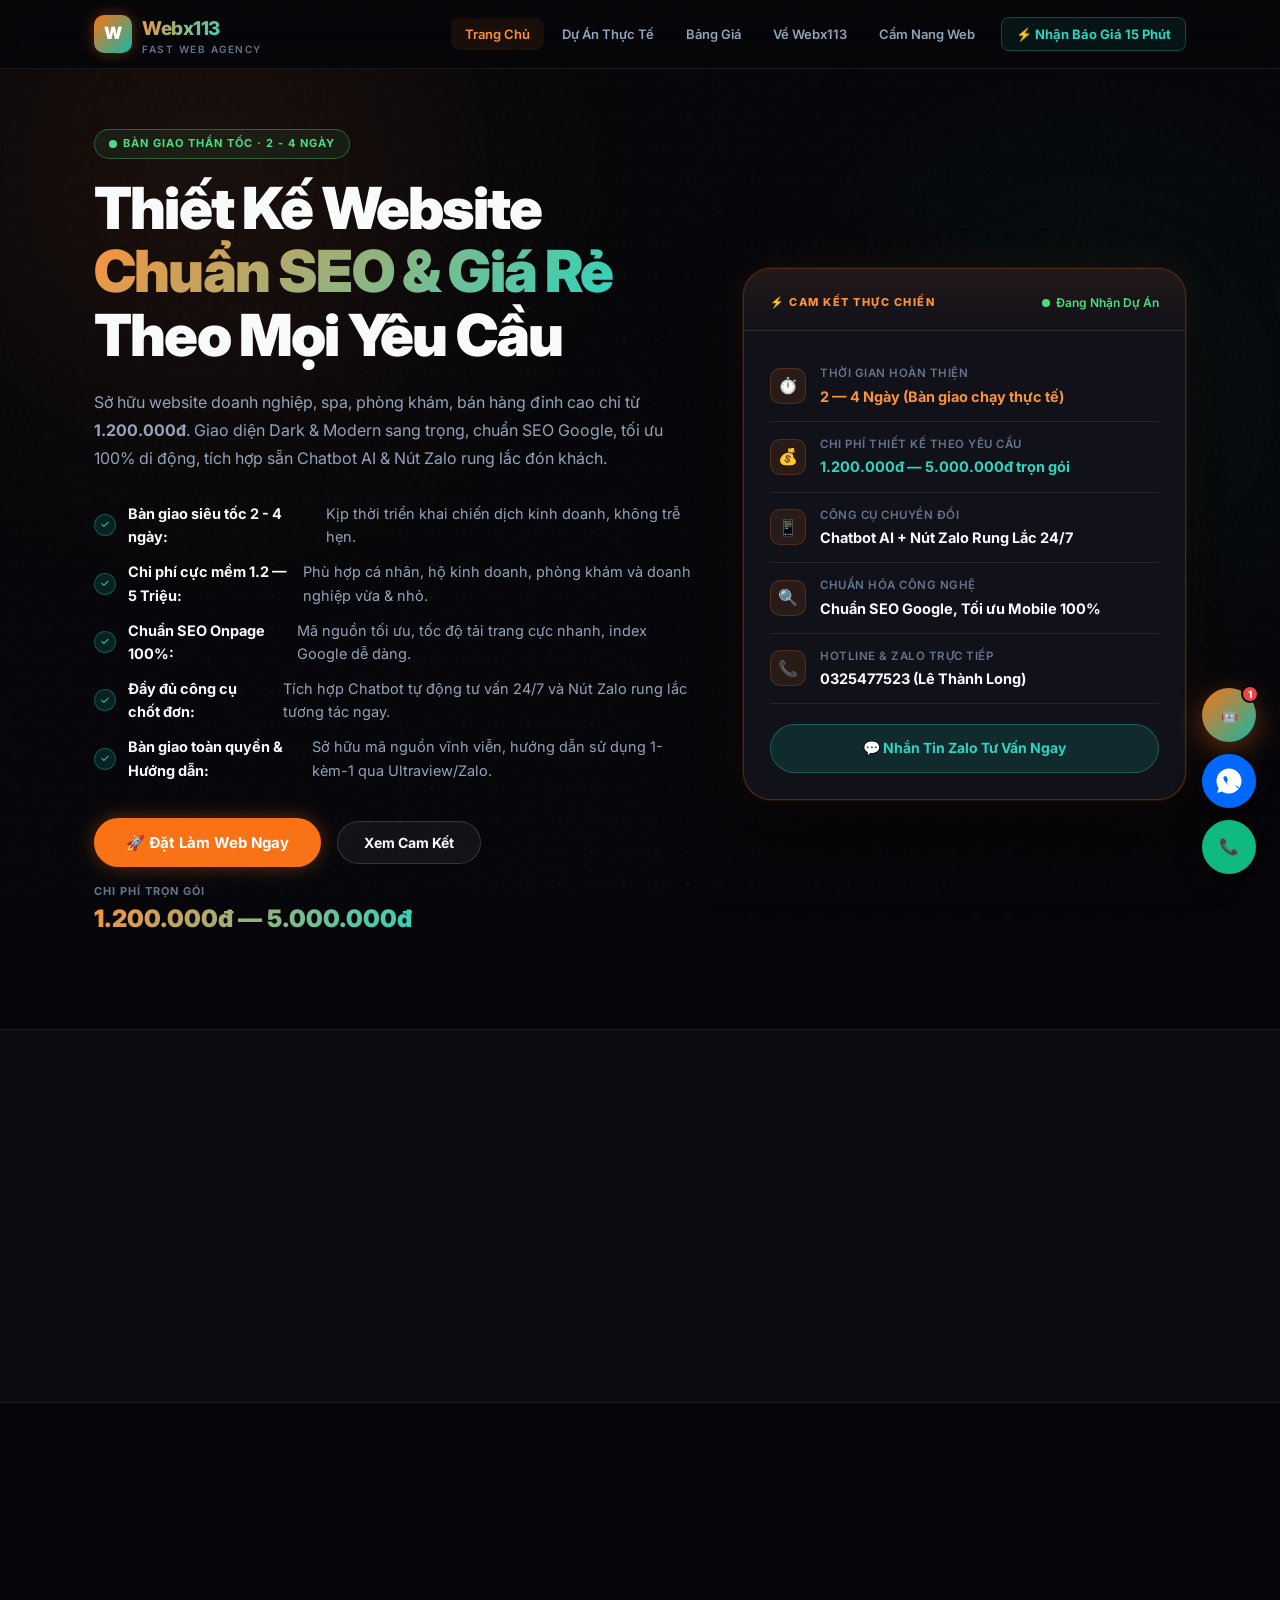
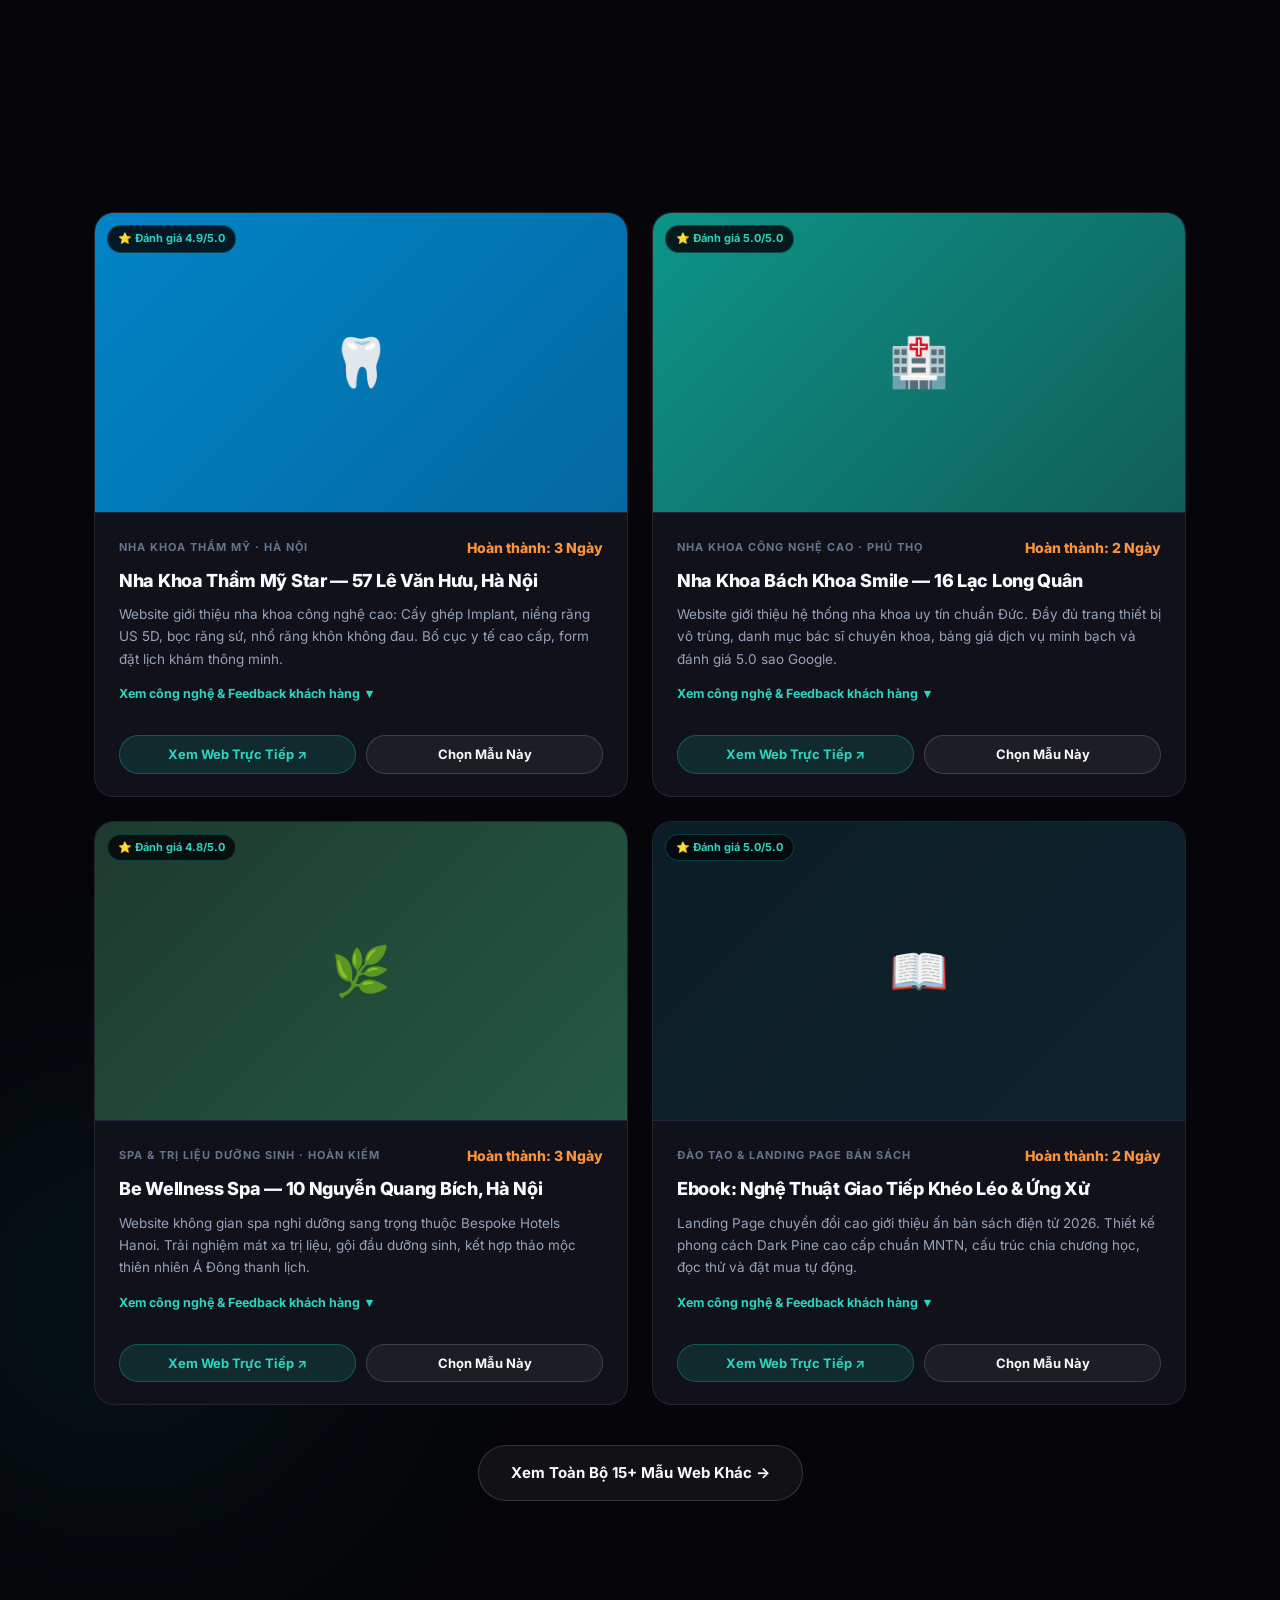
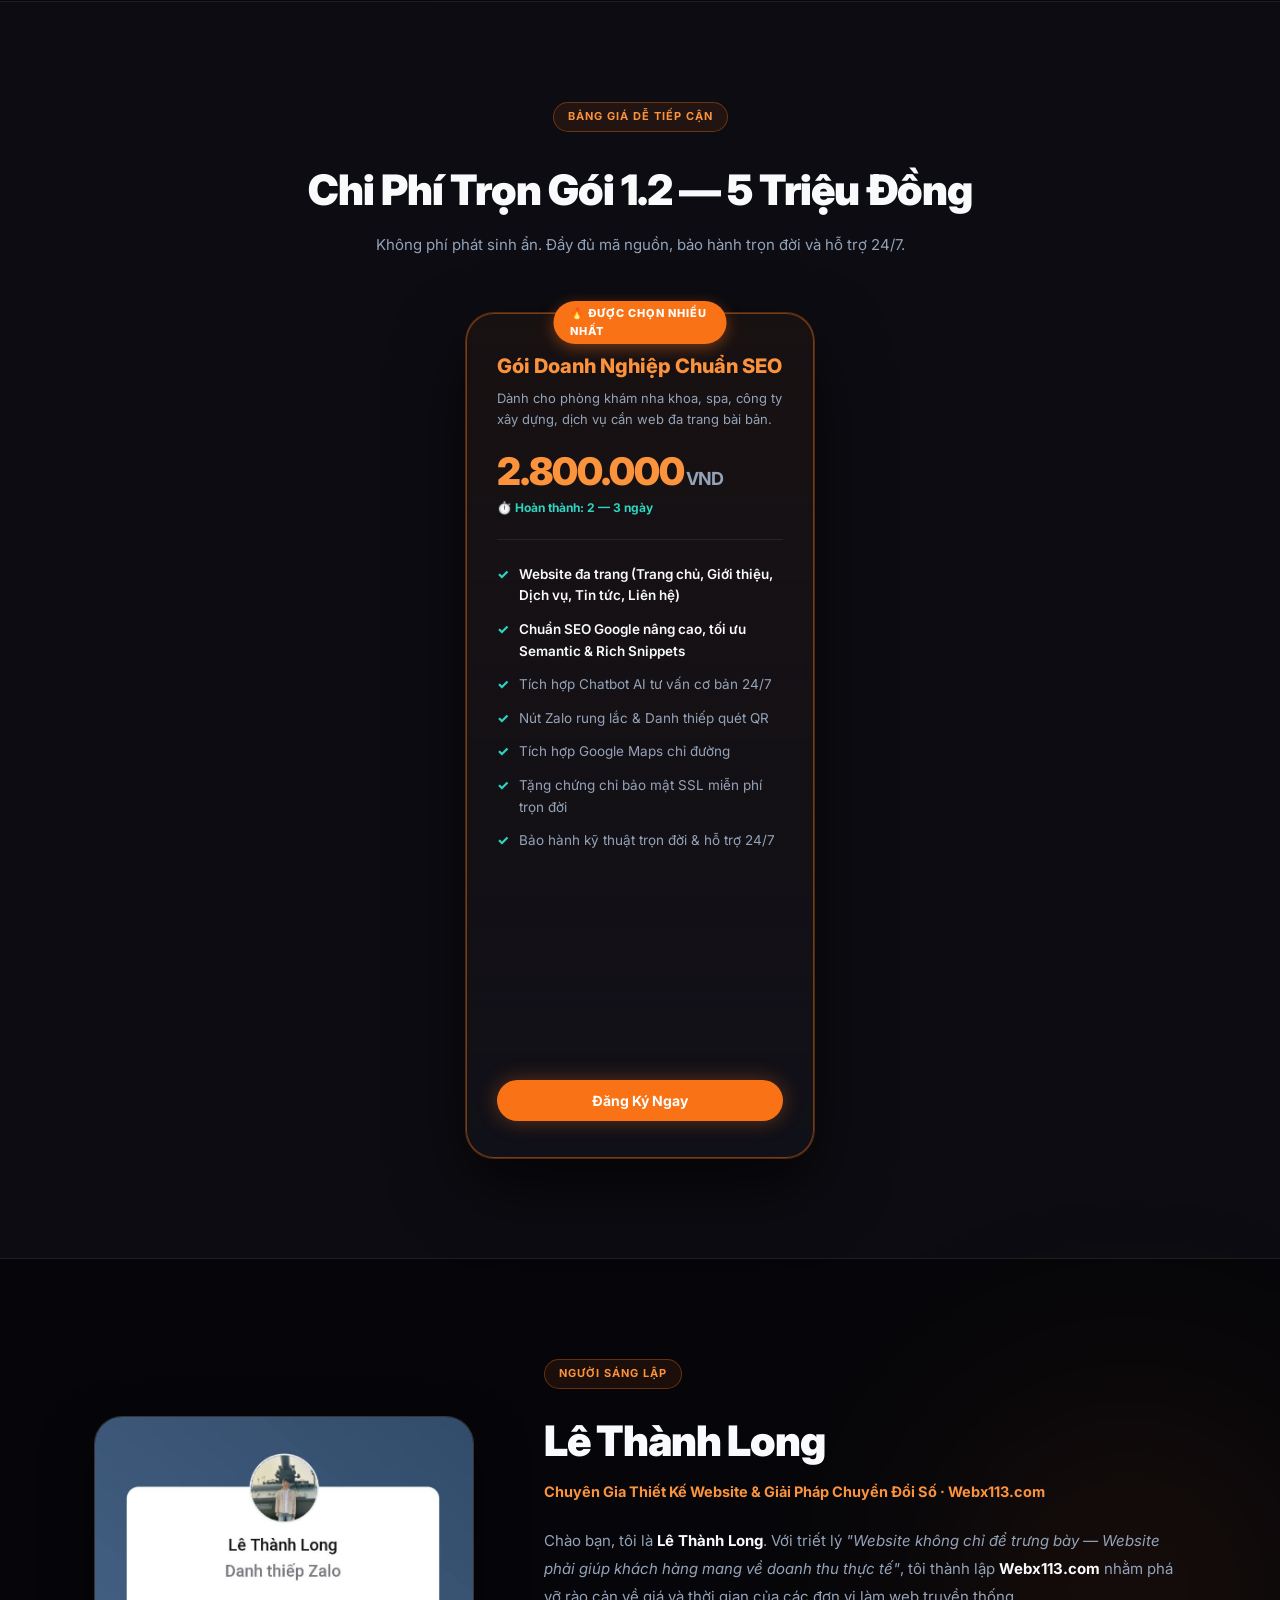
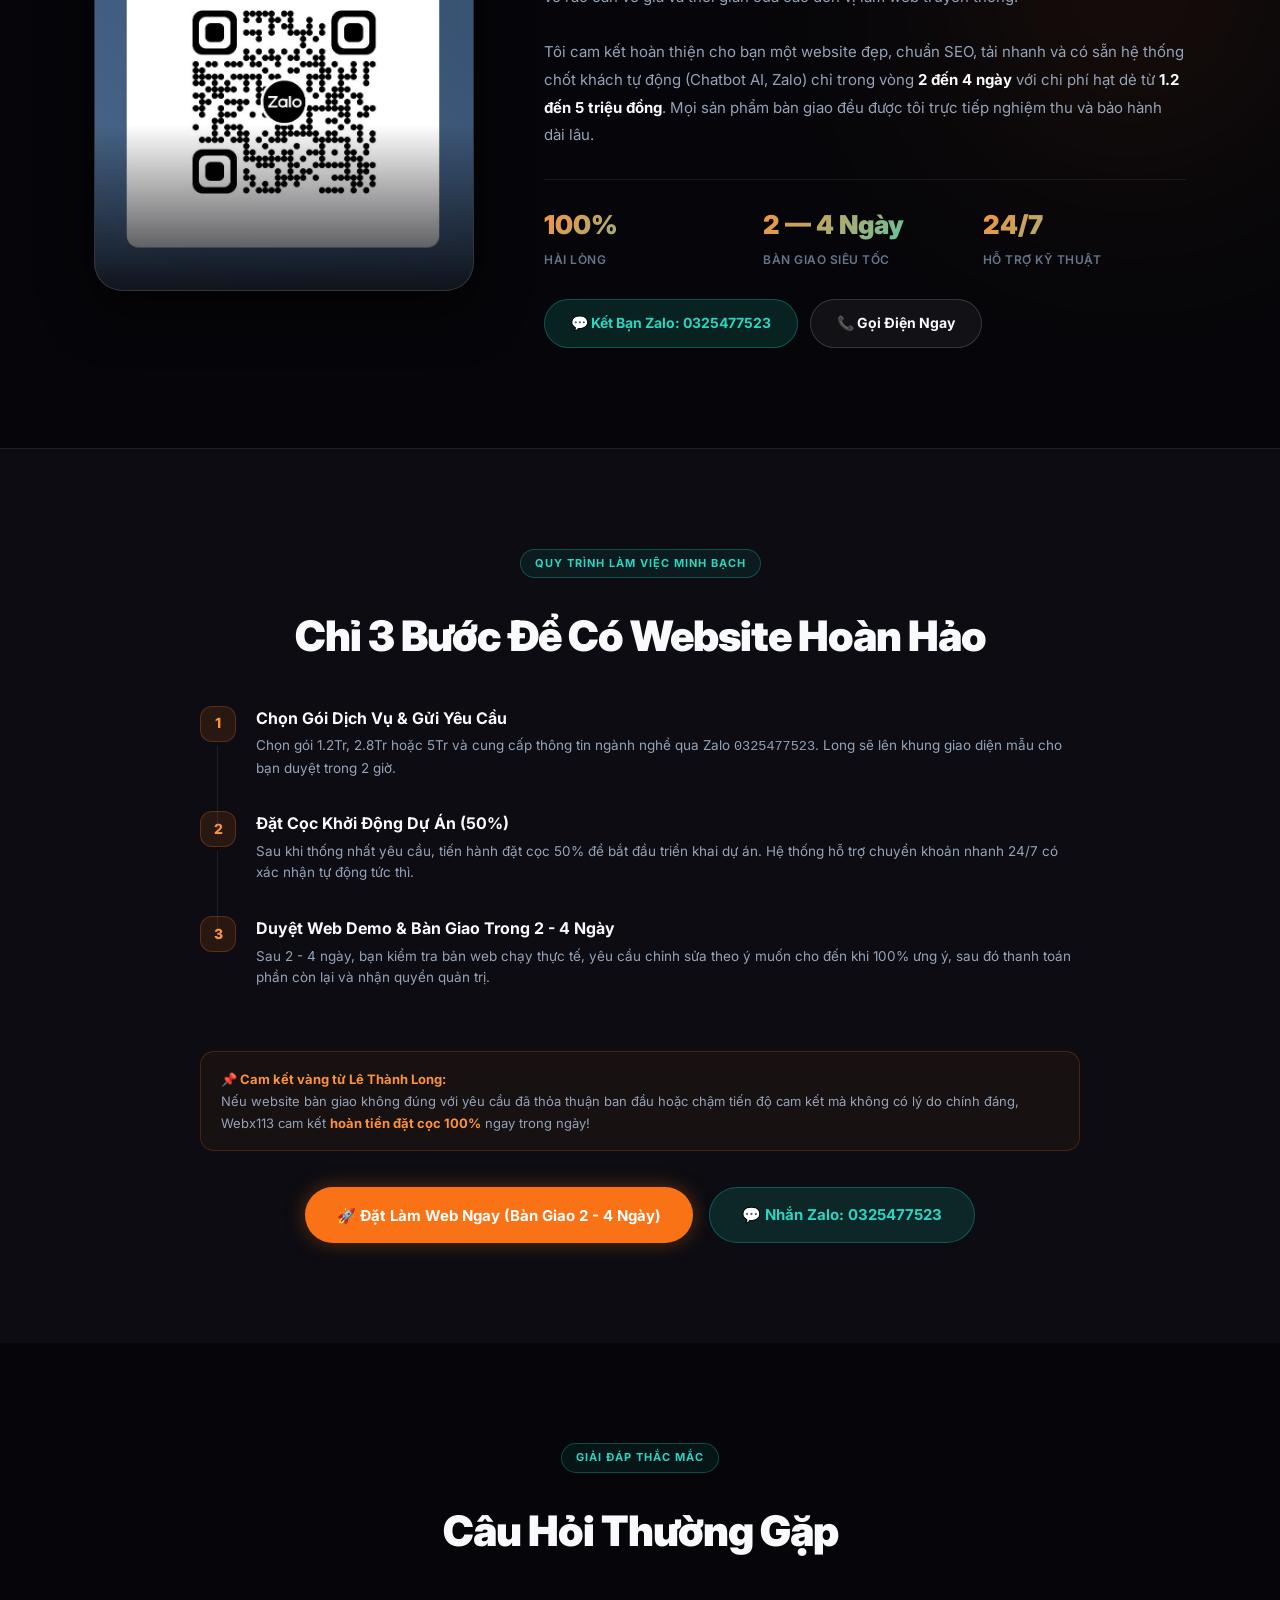
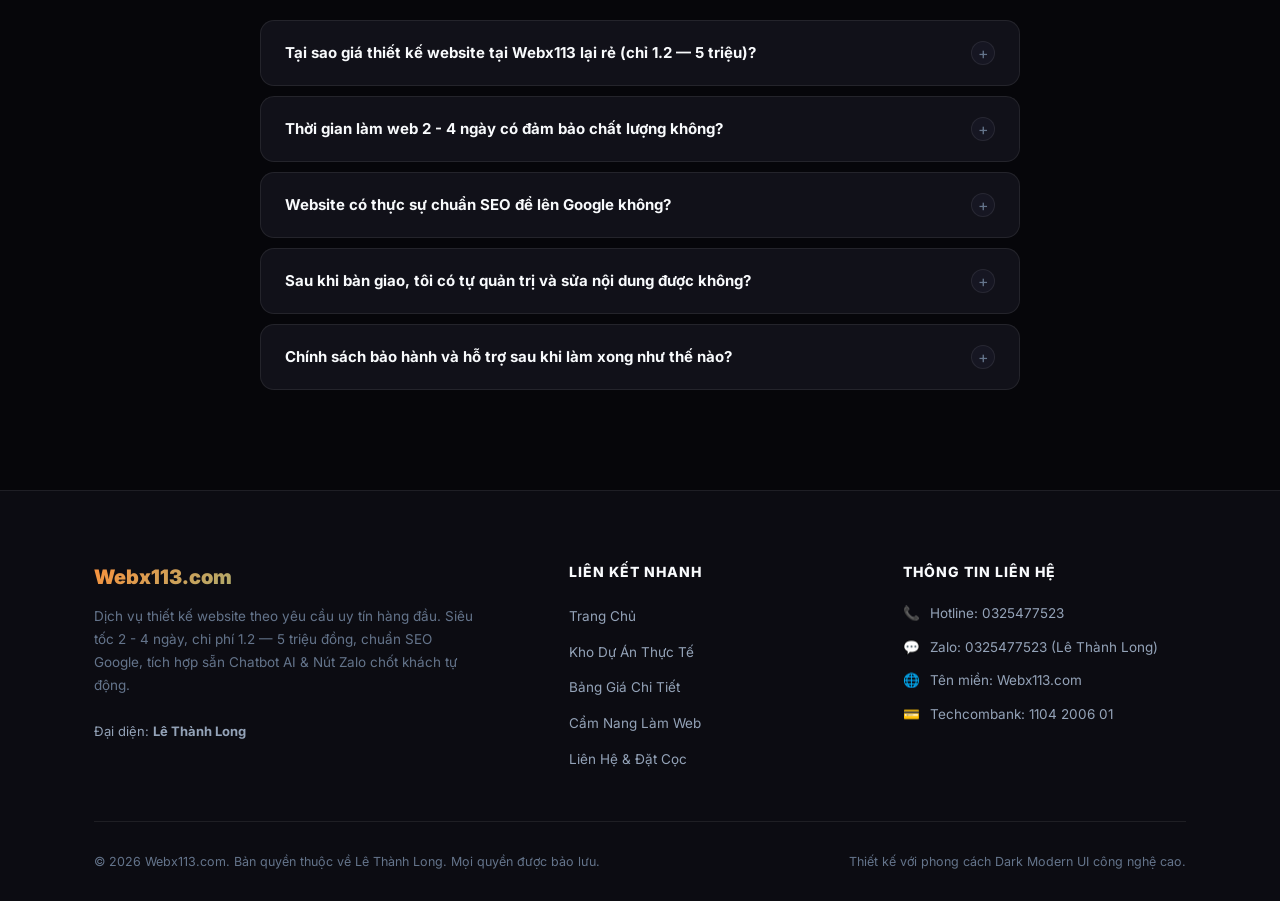
==== commit 677c4177: "Add files via upload" ====
--- a/index.html
+++ b/index.html
@@ -197,6 +197,7 @@
       </div>
 
       <!-- Projects Grid -->
+      <div class="swipe-hint"><span>👈</span> <span>Vuốt sang ngang để xem 4 dự án</span> <span>👉</span></div>
       <div class="projects-grid">
         
         <!-- PROJECT 1: NHA KHOA THẨM MỸ STAR -->
@@ -394,6 +395,7 @@
         <p class="section-sub">Không phí phát sinh ẩn. Đầy đủ mã nguồn, bảo hành trọn đời và hỗ trợ 24/7.</p>
       </div>
 
+      <div class="swipe-hint"><span>👈</span> <span>Vuốt sang ngang để so sánh 3 gói</span> <span>👉</span></div>
       <div class="pricing-grid">
         <!-- PLAN 1 -->
         <div class="pricing-card fade-up">
@@ -511,90 +513,54 @@
   </section>
 
   <!-- ============================================================
-       REGISTRATION & PAYMENT PANEL (TECHCOMBANK QR CHÍNH CHỦ)
+       REGISTRATION PROCESS: 3 BƯỚC HOÀN HẢO
   ============================================================ -->
   <section class="register-section" id="register">
     <div class="container">
-      <div class="register-inner">
-        <!-- Left Steps -->
-        <div class="fade-up">
+      <div class="register-inner" style="max-width:880px; margin:0 auto;">
+        <div class="fade-up" style="text-align:center;">
           <span class="pill pill-teal">Quy trình làm việc minh bạch</span>
           <h2 class="section-title">Chỉ 3 Bước Để Có Website Hoàn Hảo</h2>
+        </div>
           
-          <div class="steps-list">
-            <div class="step-item">
-              <div class="step-circle">1</div>
-              <div class="step-content">
-                <strong>Chọn Gói Dịch Vụ & Gửi Yêu Cầu</strong>
-                <p>Chọn gói 1.2Tr, 2.8Tr hoặc 5Tr và cung cấp thông tin ngành nghề qua Zalo <code>0325477523</code>. Long sẽ lên khung giao diện mẫu cho bạn duyệt trong 2 giờ.</p>
-              </div>
-            </div>
-
-            <div class="step-item">
-              <div class="step-circle">2</div>
-              <div class="step-content">
-                <strong>Đặt Cọc Khởi Động Dự Án (50%)</strong>
-                <p>Quét mã QR Techcombank bên cạnh để đặt cọc 50%. Nội dung chuyển khoản ghi: <code>[Tên bạn] + [SĐT] làm web</code>.</p>
-              </div>
-            </div>
-
-            <div class="step-item">
-              <div class="step-circle">3</div>
-              <div class="step-content">
-                <strong>Duyệt Web Demo & Bàn Giao Trong 2 - 4 Ngày</strong>
-                <p>Sau 2 - 4 ngày, bạn kiểm tra bản web chạy thực tế, yêu cầu chỉnh sửa theo ý muốn cho đến khi 100% ưng ý, sau đó thanh toán phần còn lại và nhận quyền quản trị.</p>
-              </div>
-            </div>
-          </div>
-
-          <div class="note-card">
-            <strong>📌 Cam kết vàng từ Lê Thành Long:</strong><br />
-            Nếu website bàn giao không đúng với yêu cầu đã thỏa thuận ban đầu hoặc chậm tiến độ cam kết mà không có lý do chính đáng, Webx113 cam kết <strong>hoàn tiền đặt cọc 100%</strong> ngay trong ngày!
-          </div>
-        </div>
-
-        <!-- Right Payment Card with Real Techcombank QR -->
-        <div class="fade-up">
-          <div class="payment-panel">
-            <div class="payment-panel-header">
-              <h3>💳 Thông Tin Thanh Toán Cọc</h3>
-              <span class="pill pill-orange" style="margin:0; font-size:10px;">Techcombank 24/7</span>
-            </div>
-            <div class="payment-panel-body">
-              <div class="qr-display-box">
-                <img src="assets/img/qr-techcombank.jpg" alt="Mã QR Chuyển Khoản Techcombank Lê Thành Long" class="qr-image" />
-                <div style="font-size:12px; color:#475569; margin-top:8px; font-weight:600;">
-                  Quét mã trên ứng dụng ngân hàng để chuyển khoản nhanh
-                </div>
-              </div>
-
-              <div class="bank-detail-box">
-                <div class="bank-row">
-                  <span class="bank-label">Ngân hàng:</span>
-                  <span class="bank-value" style="font-family:inherit;">Techcombank</span>
-                </div>
-                <div class="bank-row">
-                  <span class="bank-label">Số tài khoản:</span>
-                  <div class="bank-value">
-                    <span>1104 2006 01</span>
-                    <button class="copy-btn" id="copyBtn" onclick="copyBankAccount('1104200601')">Sao chép</button>
-                  </div>
-                </div>
-                <div class="bank-row">
-                  <span class="bank-label">Chủ tài khoản:</span>
-                  <span class="bank-value" style="font-family:inherit;">LE THANH LONG</span>
-                </div>
-                <div class="bank-row">
-                  <span class="bank-label">Cú pháp:</span>
-                  <span class="bank-value" style="font-size:13px; color:var(--orange-2);">[Tên] + [SĐT] lam web</span>
-                </div>
-              </div>
-
-              <div style="text-align:center; margin-top:10px;">
-                <small style="color:var(--text-3); font-size:12px;">Hotline hỗ trợ xác nhận cọc tức thì: <b>0325477523</b></small>
-              </div>
-            </div>
-          </div>
+        <div class="steps-list fade-up" style="margin-top:36px;">
+          <div class="step-item">
+            <div class="step-circle">1</div>
+            <div class="step-content">
+              <strong>Chọn Gói Dịch Vụ & Gửi Yêu Cầu</strong>
+              <p>Chọn gói 1.2Tr, 2.8Tr hoặc 5Tr và cung cấp thông tin ngành nghề qua Zalo <code>0325477523</code>. Long sẽ lên khung giao diện mẫu cho bạn duyệt trong 2 giờ.</p>
+            </div>
+          </div>
+
+          <div class="step-item">
+            <div class="step-circle">2</div>
+            <div class="step-content">
+              <strong>Đặt Cọc Khởi Động Dự Án (50%)</strong>
+              <p>Sau khi thống nhất yêu cầu, tiến hành đặt cọc 50% để bắt đầu triển khai dự án. Hệ thống hỗ trợ chuyển khoản nhanh 24/7 có xác nhận tự động tức thì.</p>
+            </div>
+          </div>
+
+          <div class="step-item">
+            <div class="step-circle">3</div>
+            <div class="step-content">
+              <strong>Duyệt Web Demo & Bàn Giao Trong 2 - 4 Ngày</strong>
+              <p>Sau 2 - 4 ngày, bạn kiểm tra bản web chạy thực tế, yêu cầu chỉnh sửa theo ý muốn cho đến khi 100% ưng ý, sau đó thanh toán phần còn lại và nhận quyền quản trị.</p>
+            </div>
+          </div>
+        </div>
+
+        <div class="note-card fade-up" style="margin-top:30px;">
+          <strong>📌 Cam kết vàng từ Lê Thành Long:</strong><br />
+          Nếu website bàn giao không đúng với yêu cầu đã thỏa thuận ban đầu hoặc chậm tiến độ cam kết mà không có lý do chính đáng, Webx113 cam kết <strong>hoàn tiền đặt cọc 100%</strong> ngay trong ngày!
+        </div>
+
+        <div class="fade-up" style="margin-top:36px; display:flex; justify-content:center; gap:16px; flex-wrap:wrap;">
+          <button class="btn btn-primary btn-lg" onclick="openModal('Tư vấn thiết kế web siêu tốc')">
+            🚀 Đặt Làm Web Ngay (Bàn Giao 2 - 4 Ngày)
+          </button>
+          <a href="https://zalo.me/0325477523" target="_blank" rel="noopener" class="btn btn-teal btn-lg">
+            💬 Nhắn Zalo: 0325477523
+          </a>
         </div>
       </div>
     </div>
--- a/assets/css/style.css
+++ b/assets/css/style.css
@@ -737,9 +737,34 @@
   gap: 24px;
 }
 
-@media (max-width: 600px) {
+@media (max-width: 768px) {
   .projects-grid {
-    grid-template-columns: 1fr;
+    display: flex;
+    overflow-x: auto;
+    scroll-snap-type: x mandatory;
+    gap: 16px;
+    margin: 0 -16px;
+    padding: 10px 16px 22px 16px;
+    -webkit-overflow-scrolling: touch;
+    scrollbar-width: thin;
+    scrollbar-color: rgba(249, 115, 22, 0.4) transparent;
+  }
+  .projects-grid::-webkit-scrollbar {
+    height: 5px;
+  }
+  .projects-grid::-webkit-scrollbar-thumb {
+    background: rgba(249, 115, 22, 0.4);
+    border-radius: 99px;
+  }
+  .projects-grid::-webkit-scrollbar-track {
+    background: rgba(255, 255, 255, 0.05);
+    border-radius: 99px;
+  }
+  .project-card {
+    flex: 0 0 85%;
+    max-width: 85%;
+    min-width: 280px;
+    scroll-snap-align: center;
   }
 }
 
@@ -962,11 +987,64 @@
   align-items: stretch;
 }
 
-@media (max-width: 960px) {
+@media (min-width: 769px) and (max-width: 960px) {
   .pricing-grid {
-    grid-template-columns: 1fr;
-    max-width: 500px;
-    margin: 0 auto;
+    grid-template-columns: repeat(3, 1fr);
+    gap: 14px;
+  }
+}
+
+@media (max-width: 768px) {
+  .pricing-grid {
+    display: flex;
+    overflow-x: auto;
+    scroll-snap-type: x mandatory;
+    gap: 16px;
+    margin: 0 -16px;
+    padding: 24px 16px 26px 16px;
+    -webkit-overflow-scrolling: touch;
+    scrollbar-width: thin;
+    scrollbar-color: rgba(249, 115, 22, 0.4) transparent;
+    max-width: 100%;
+  }
+  .pricing-grid::-webkit-scrollbar {
+    height: 5px;
+  }
+  .pricing-grid::-webkit-scrollbar-thumb {
+    background: rgba(249, 115, 22, 0.4);
+    border-radius: 99px;
+  }
+  .pricing-grid::-webkit-scrollbar-track {
+    background: rgba(255, 255, 255, 0.05);
+    border-radius: 99px;
+  }
+  .pricing-card {
+    flex: 0 0 85%;
+    max-width: 85%;
+    min-width: 280px;
+    scroll-snap-align: center;
+  }
+}
+
+.swipe-hint {
+  display: none;
+}
+
+@media (max-width: 768px) {
+  .swipe-hint {
+    display: flex;
+    align-items: center;
+    justify-content: center;
+    gap: 8px;
+    font-size: 13px;
+    color: var(--orange-2);
+    font-weight: 600;
+    margin: 8px 0 16px;
+    animation: swipePulse 2s infinite ease-in-out;
+  }
+  @keyframes swipePulse {
+    0%, 100% { opacity: 0.8; transform: translateX(0); }
+    50% { opacity: 1; transform: translateX(5px); }
   }
 }
 
@@ -1200,17 +1278,9 @@
 }
 
 .register-inner {
-  display: grid;
-  grid-template-columns: 1fr 440px;
-  gap: 70px;
-  align-items: start;
-}
-
-@media (max-width: 960px) {
-  .register-inner {
-    grid-template-columns: 1fr;
-    gap: 48px;
-  }
+  max-width: 860px;
+  margin: 0 auto;
+  display: block;
 }
 
 .steps-list {
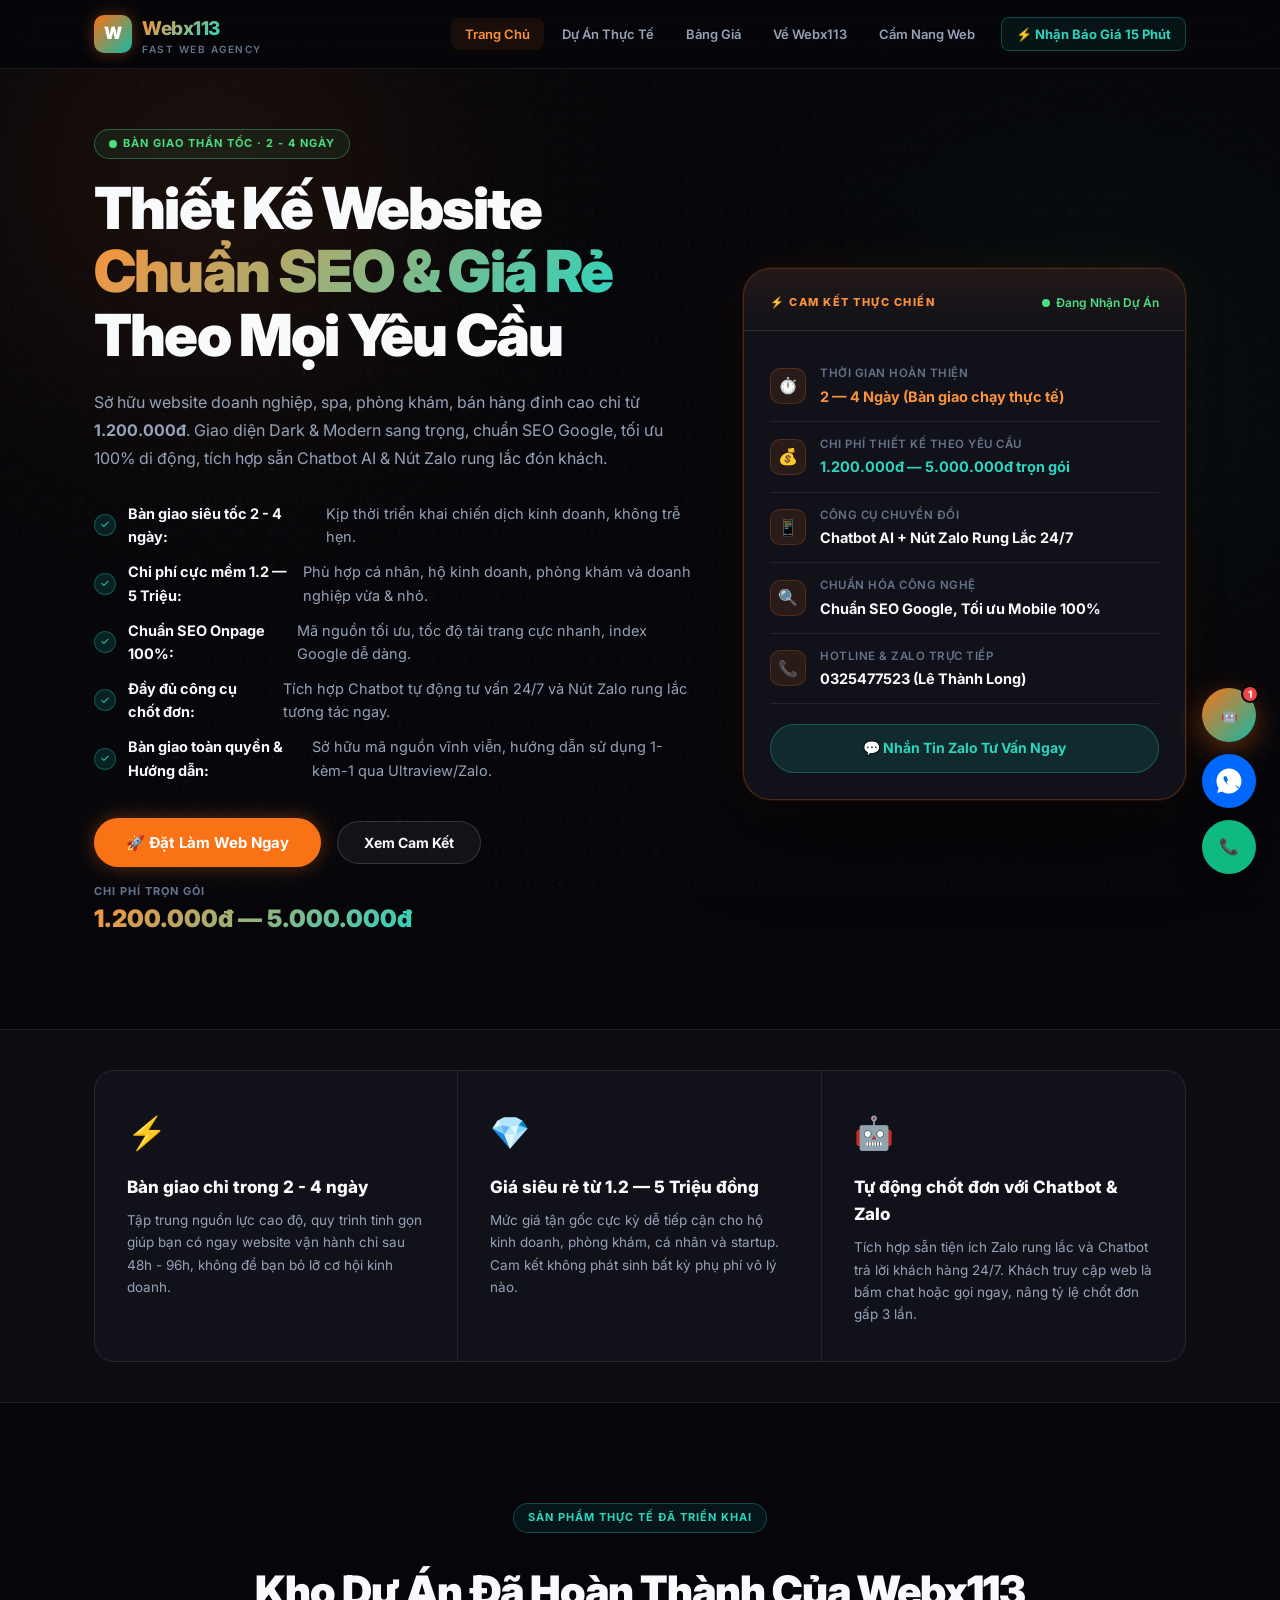
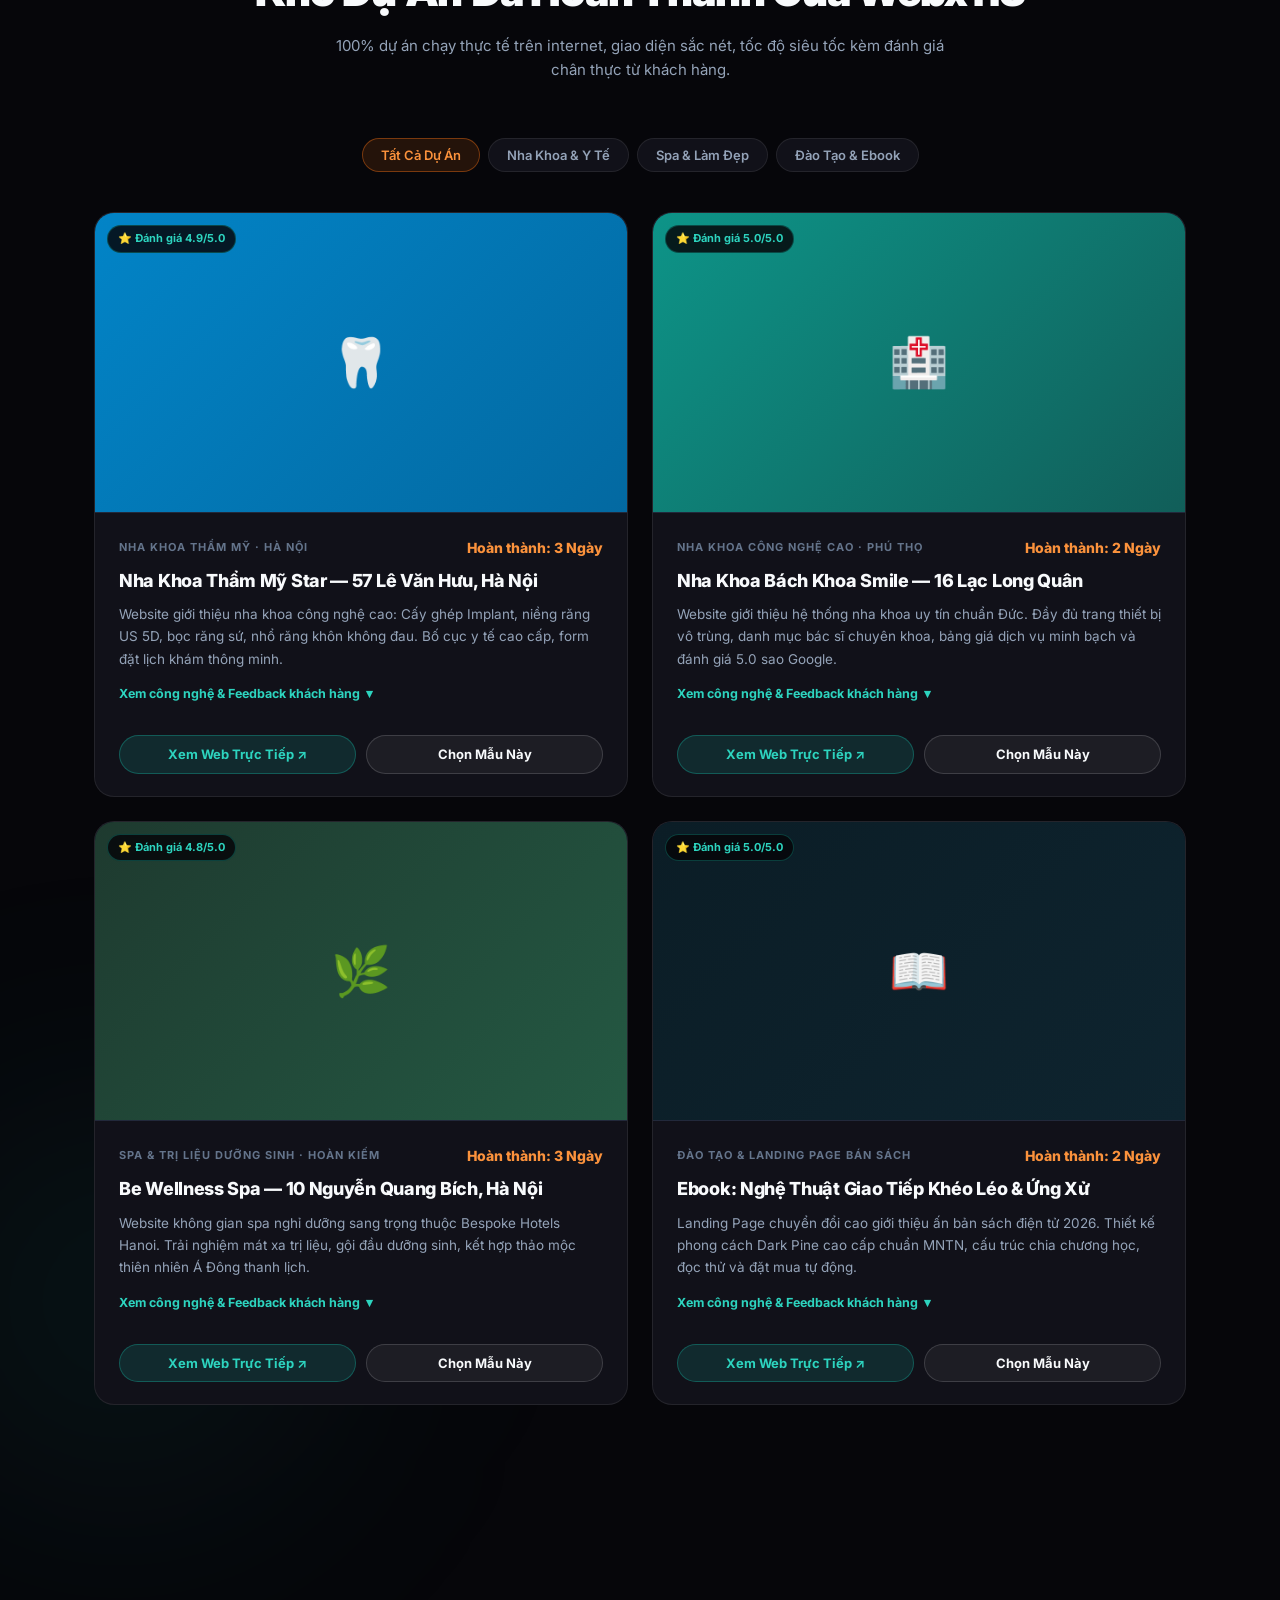
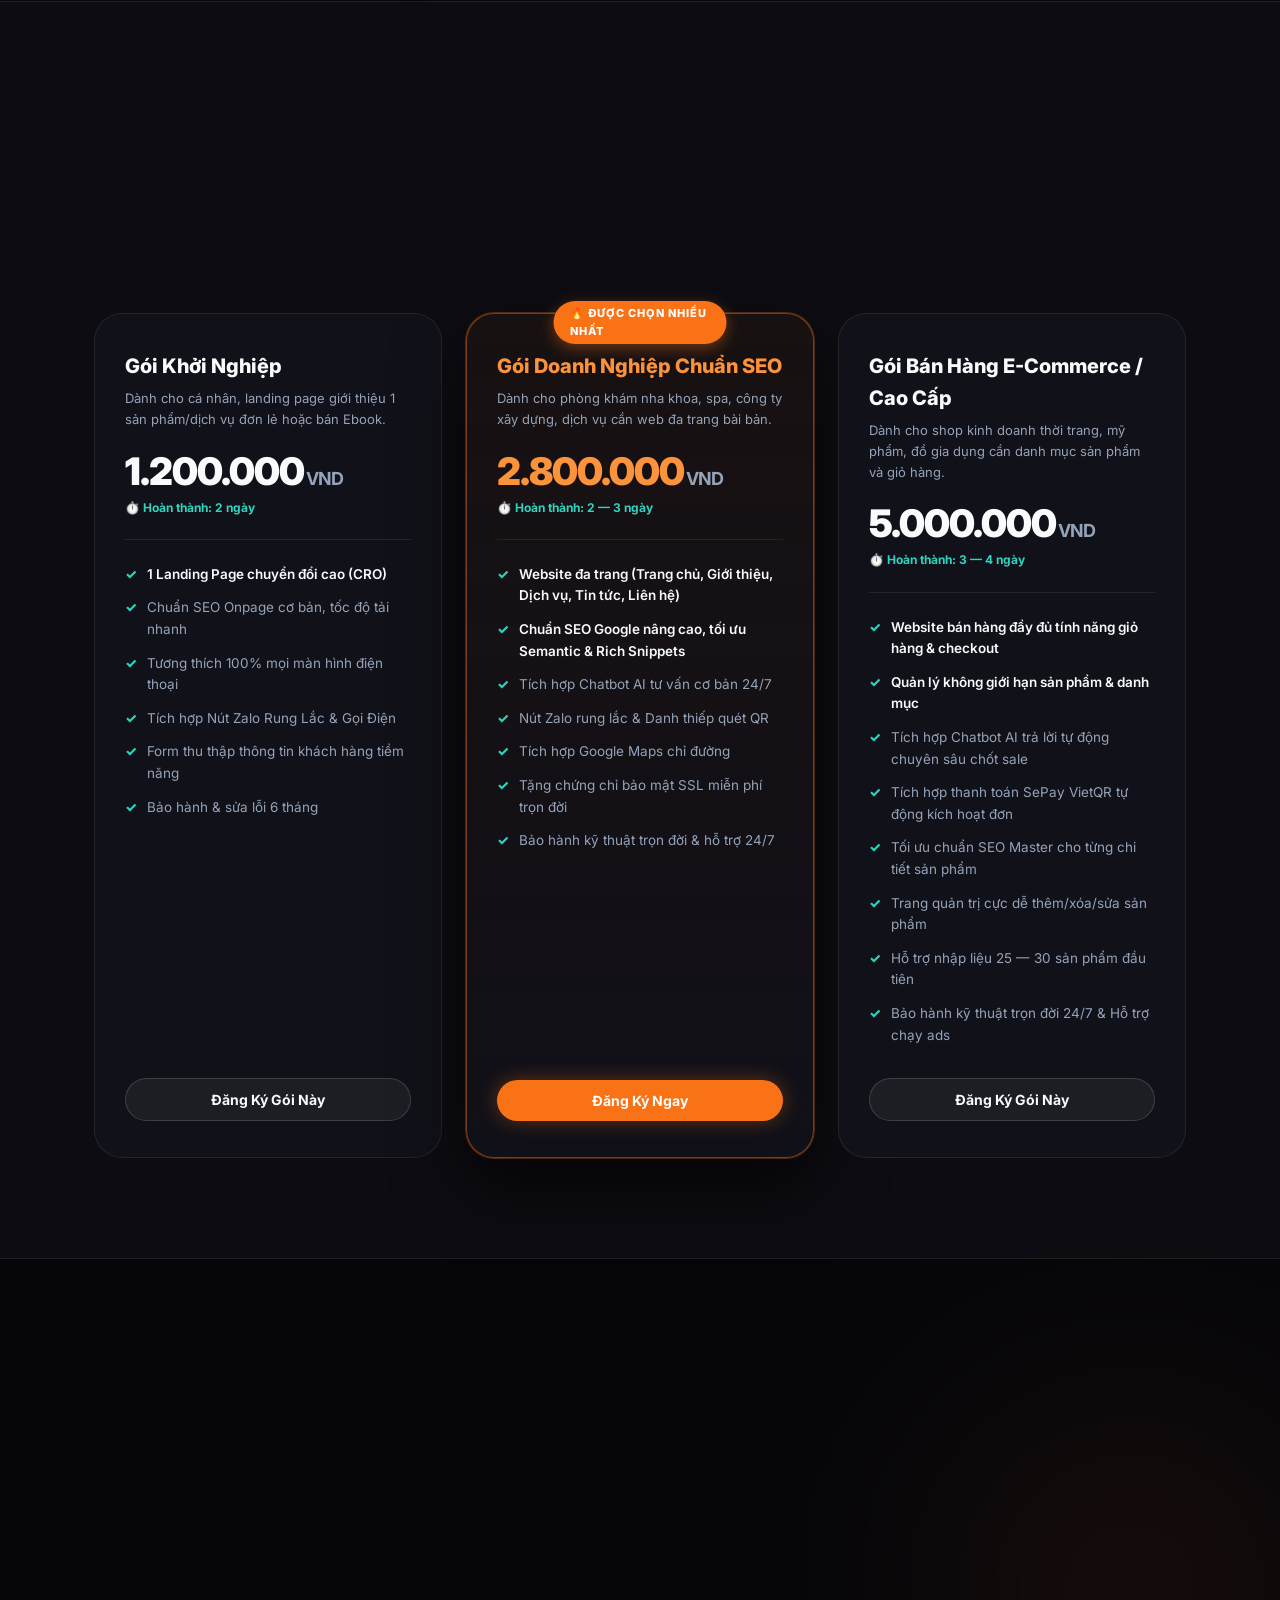
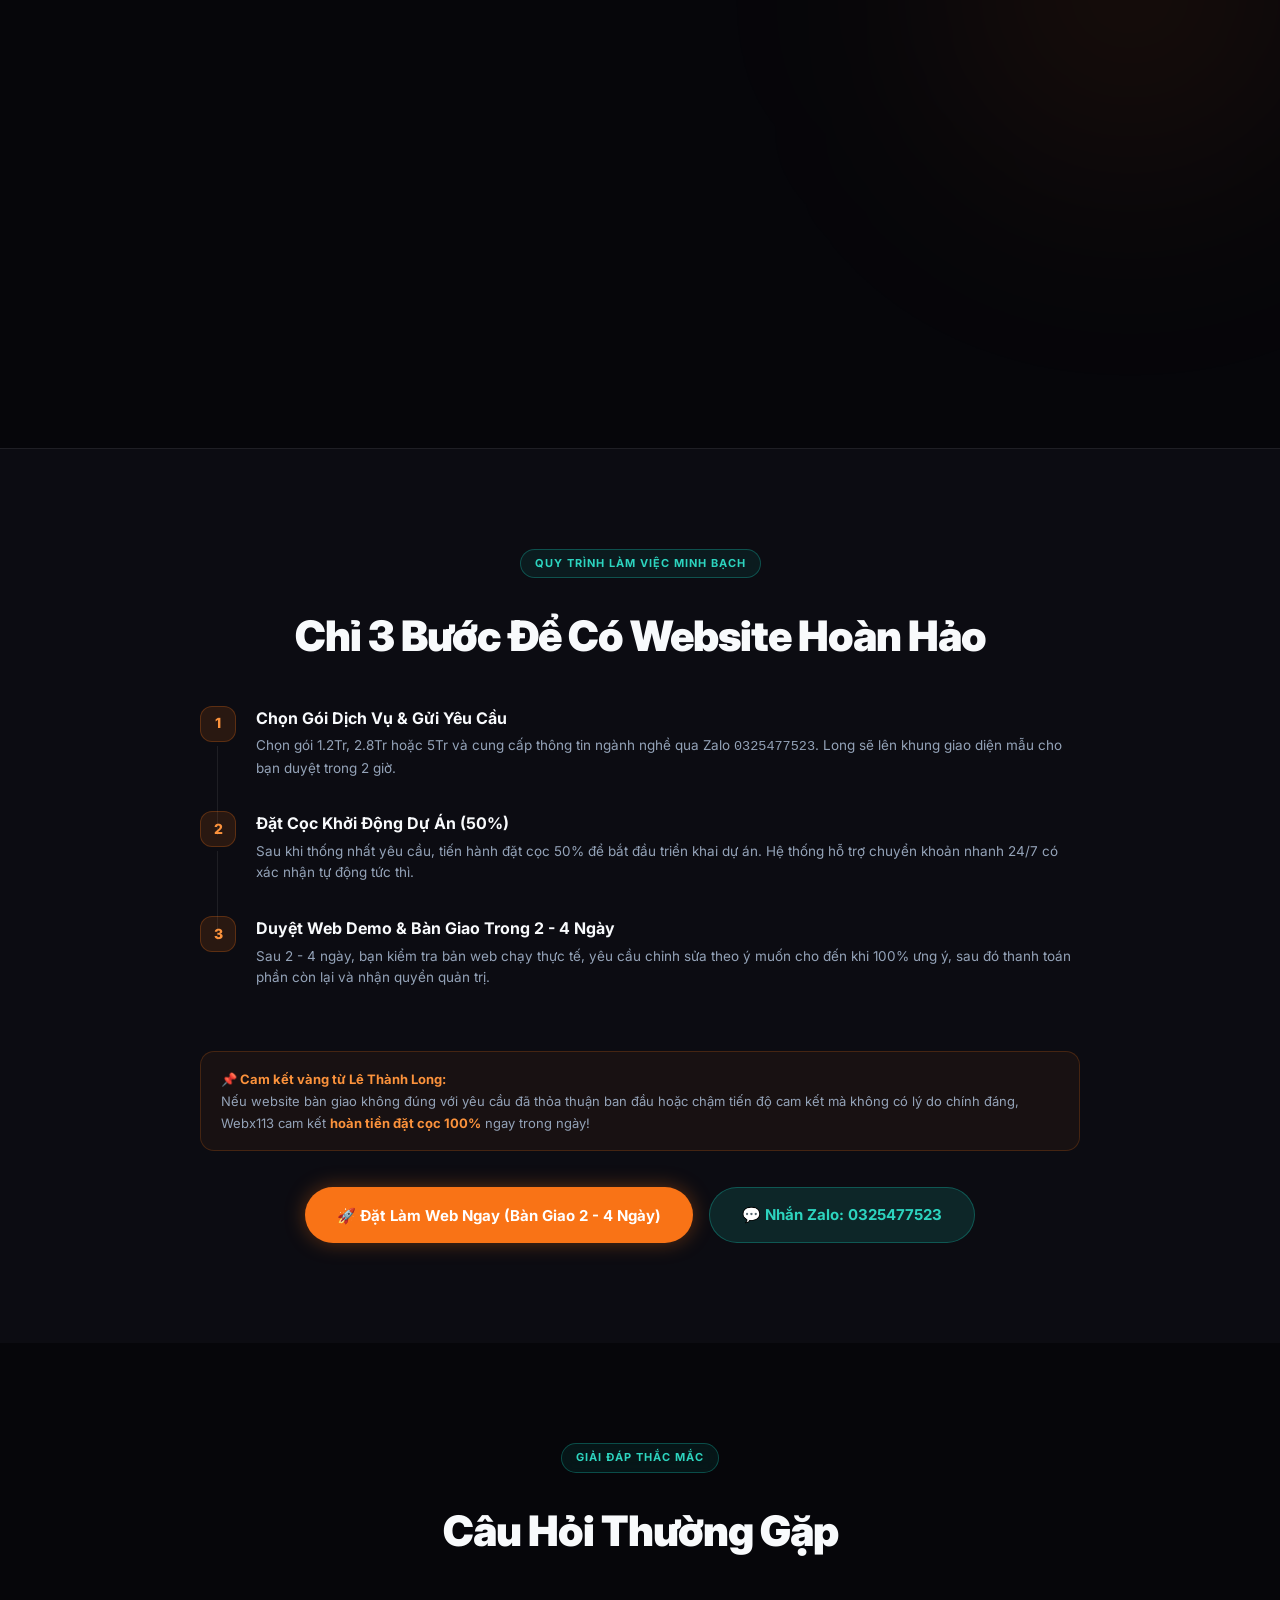
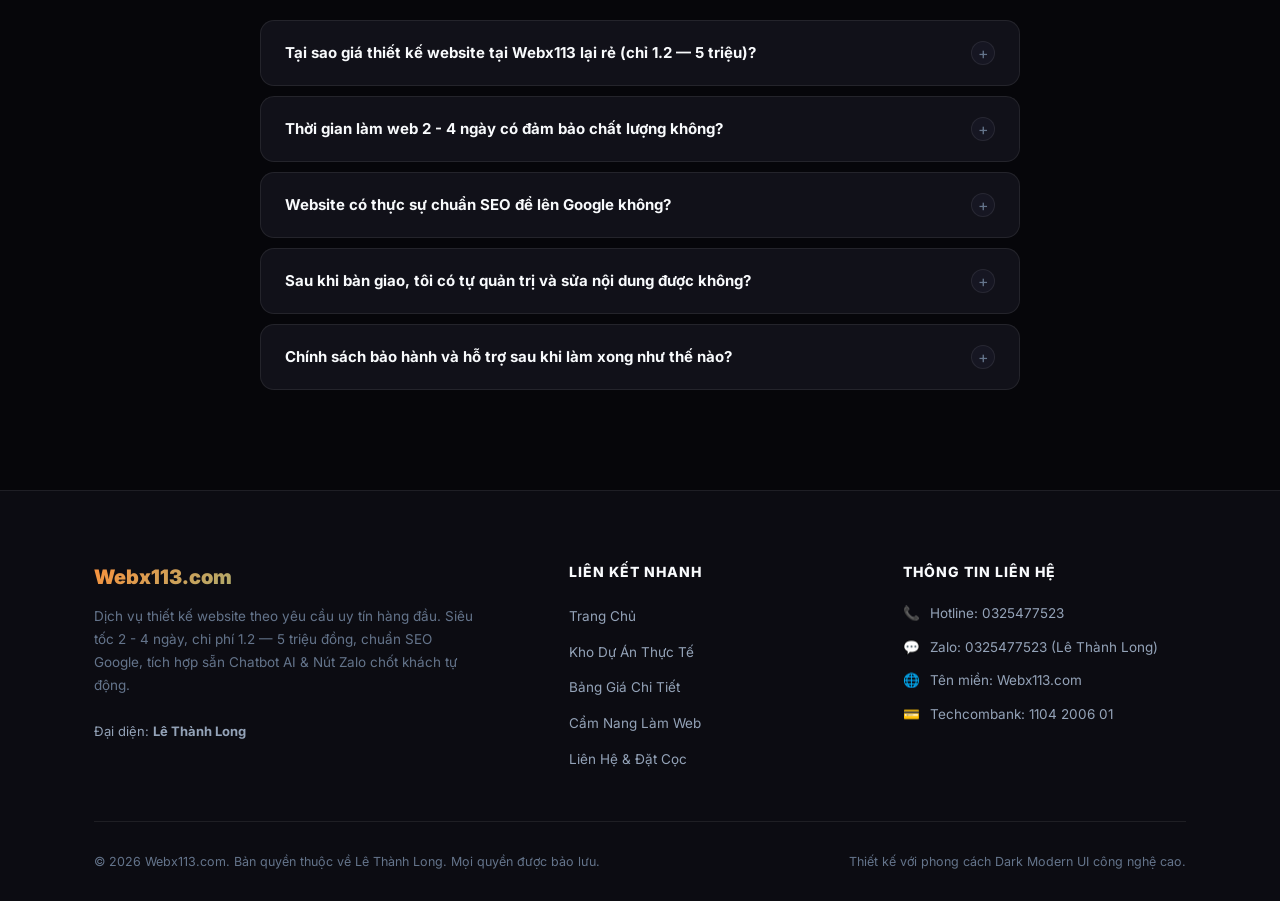
==== commit dc795445: "Add files via upload" ====
--- a/index.html
+++ b/index.html
@@ -468,9 +468,9 @@
     <div class="ambient-glow glow-orange" style="width:500px; height:500px; top:10%; right:-100px;"></div>
     <div class="container">
       <div class="about-inner">
-        <!-- Photo Wrap with Real Zalo Avatar -->
+        <!-- Photo Wrap with Real Founder Poster -->
         <div class="about-photo-wrap fade-up">
-          <img src="assets/img/qr-zalo.jpg" alt="Lê Thành Long - Sáng Lập Webx113" class="about-photo" />
+          <img src="assets/img/founder-long.jpg" alt="Lê Thành Long - Sáng Lập Webx113" class="about-photo" />
         </div>
 
         <!-- Bio Content -->
--- a/assets/css/style.css
+++ b/assets/css/style.css
@@ -1200,18 +1200,14 @@
 }
 
 .about-photo-wrap::before {
-  content: '';
-  position: absolute;
-  inset: 0;
-  background: linear-gradient(to bottom, transparent 65%, rgba(6, 6, 10, 0.85) 100%);
-  z-index: 1;
-  pointer-events: none;
+  display: none;
 }
 
 .about-photo {
   width: 100%;
-  aspect-ratio: 4/5;
+  aspect-ratio: 2/3;
   object-fit: cover;
+  display: block;
 }
 
 .about-name {
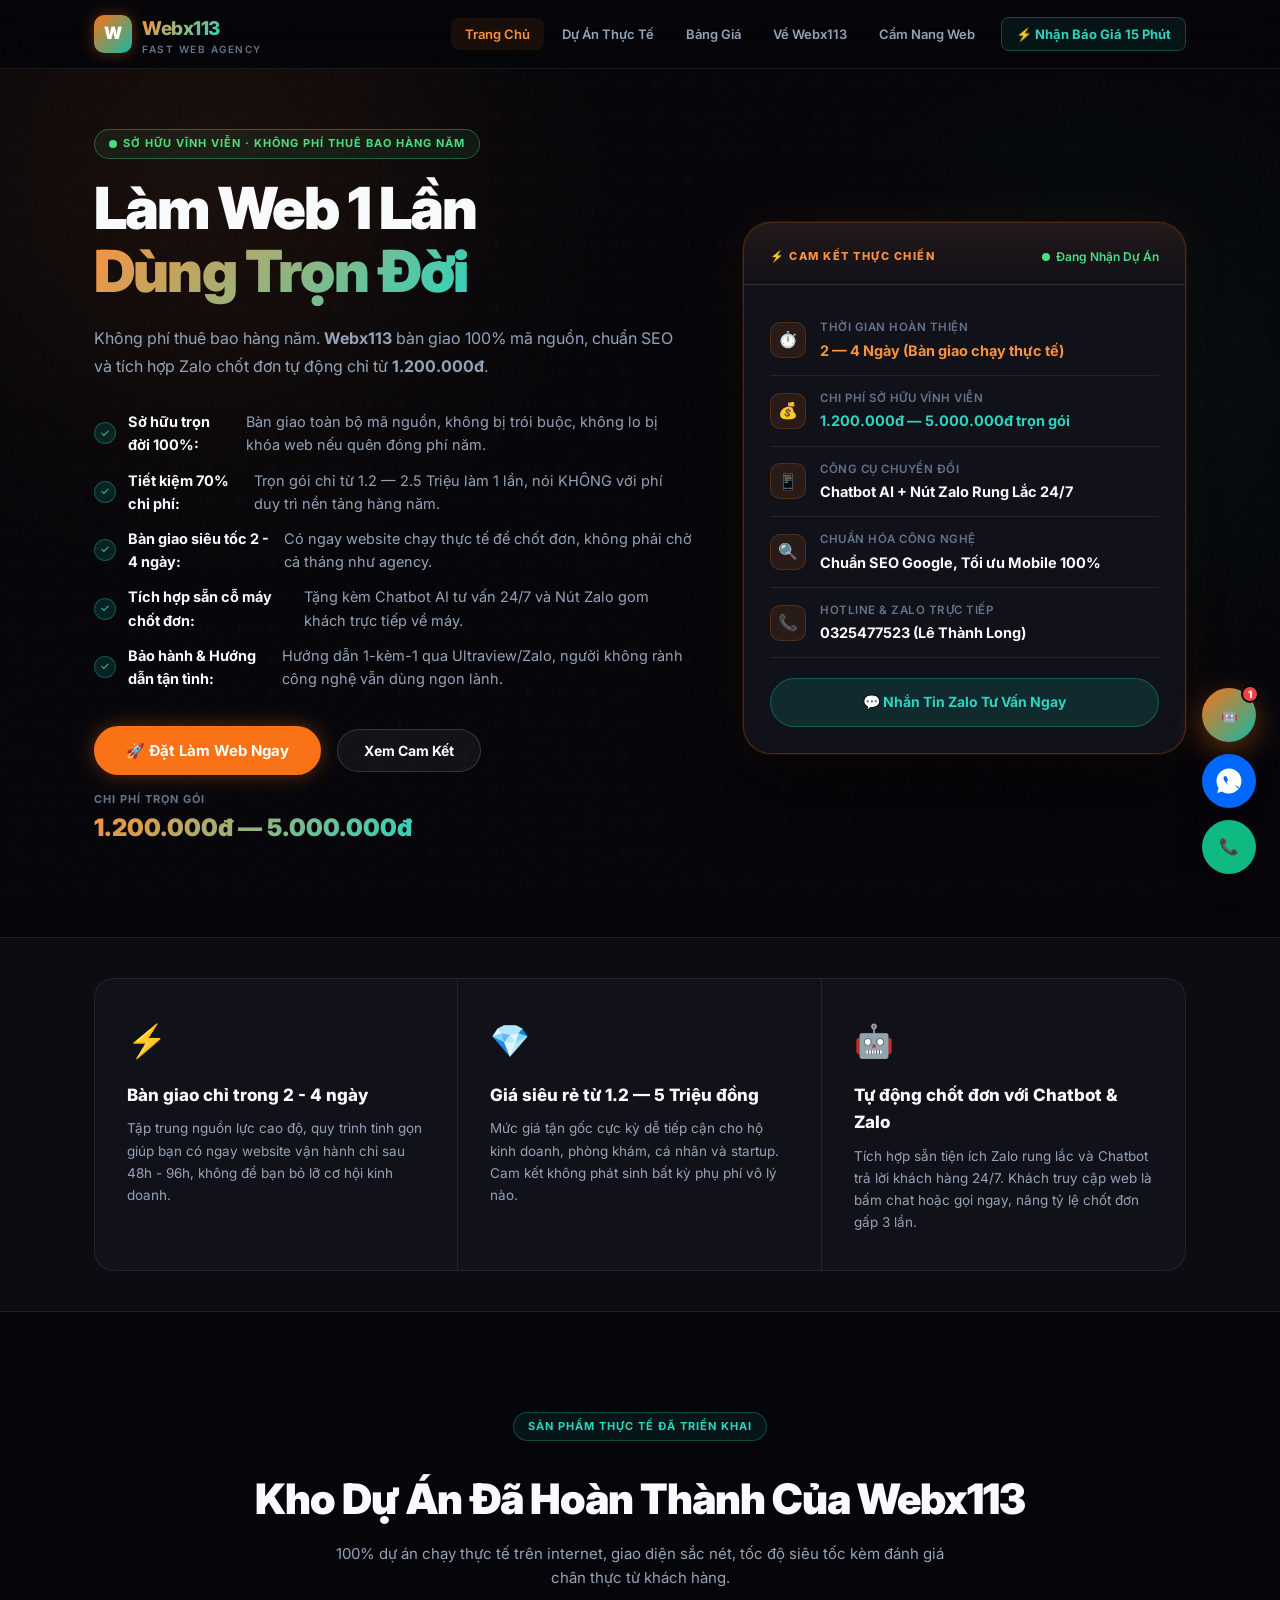
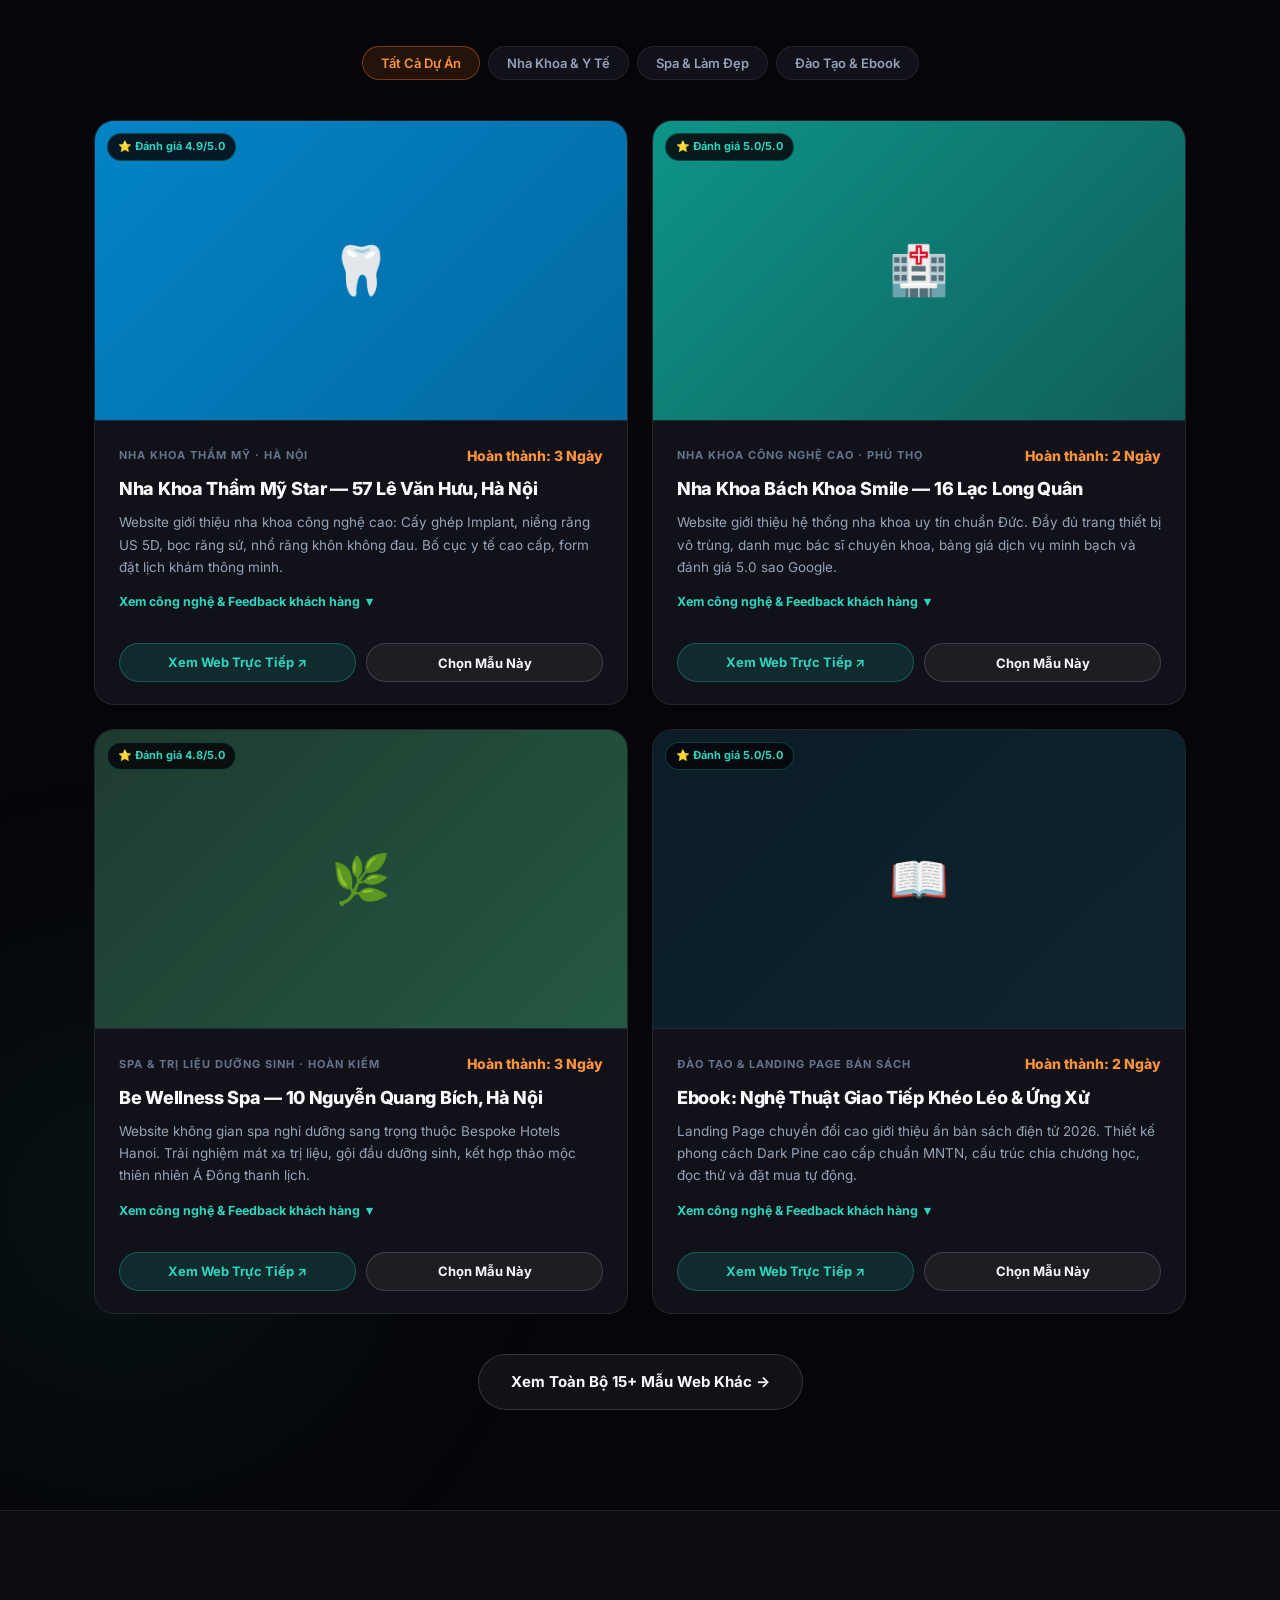
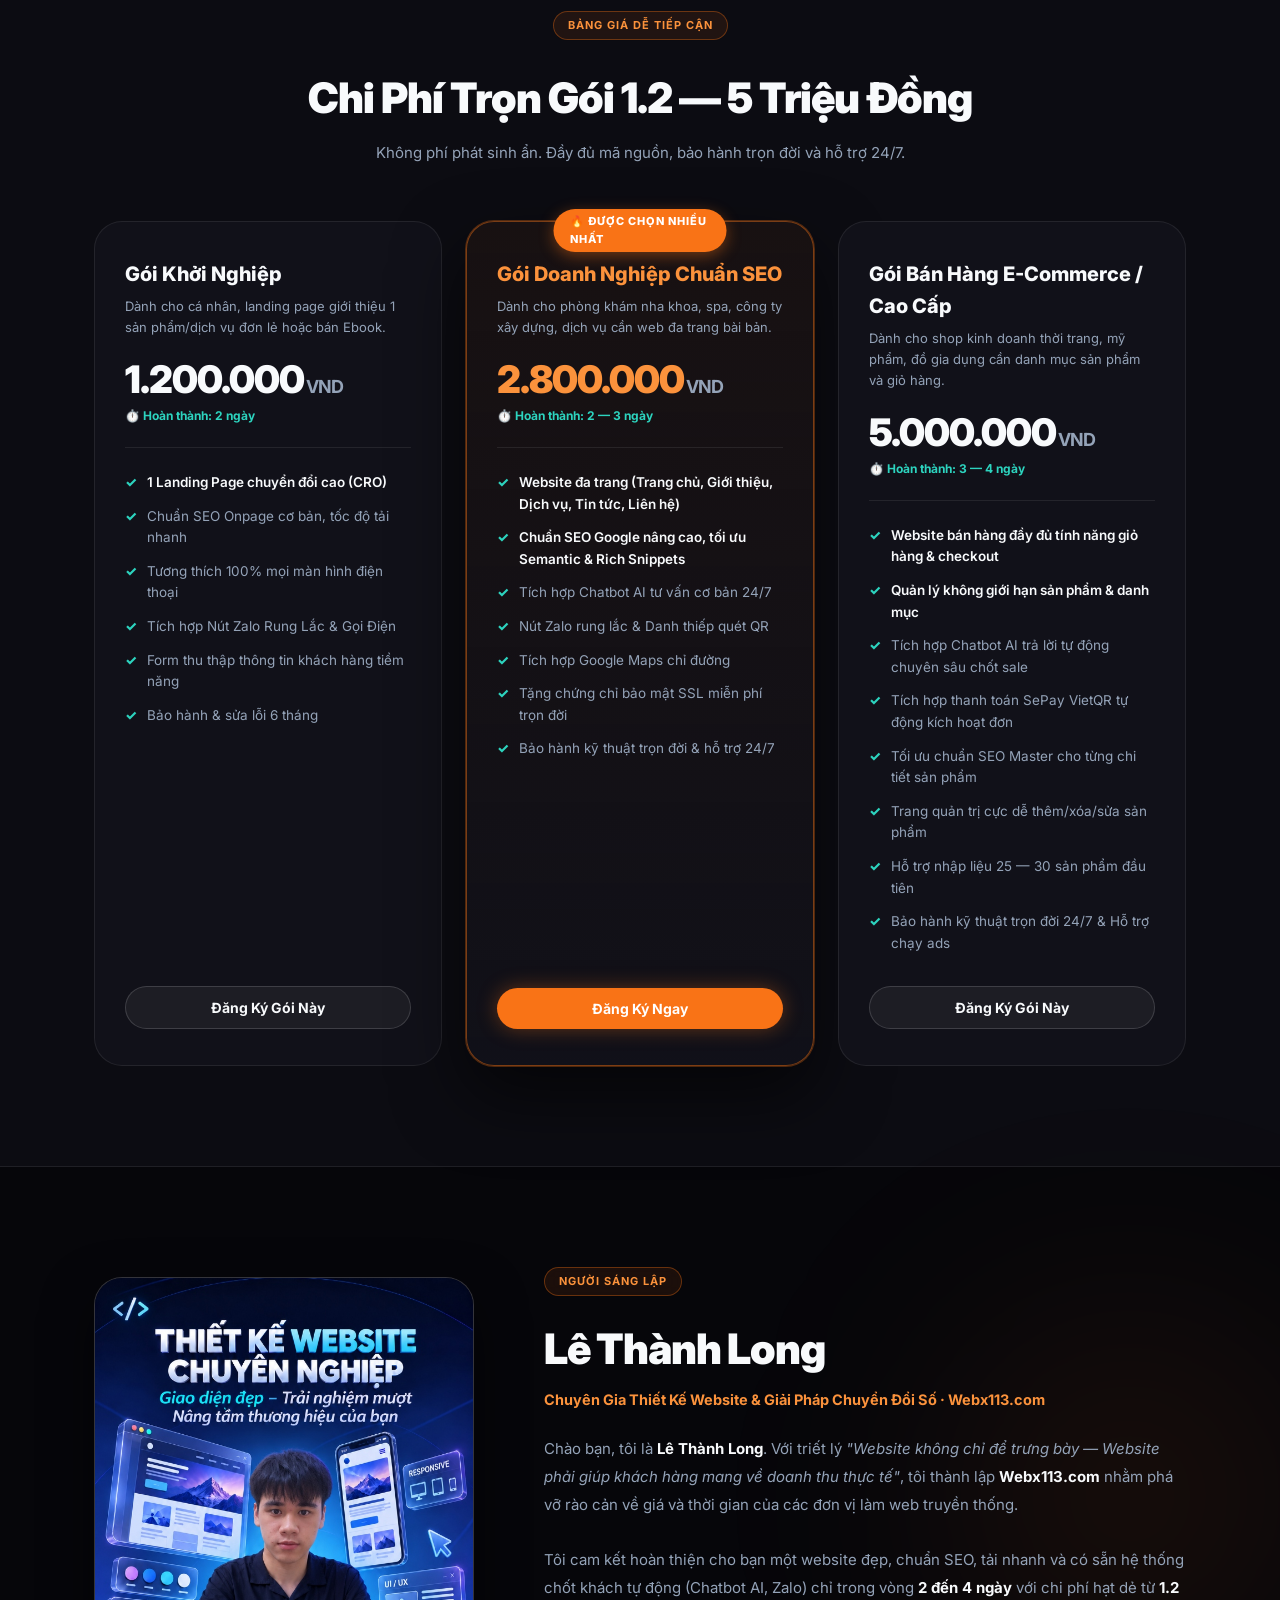
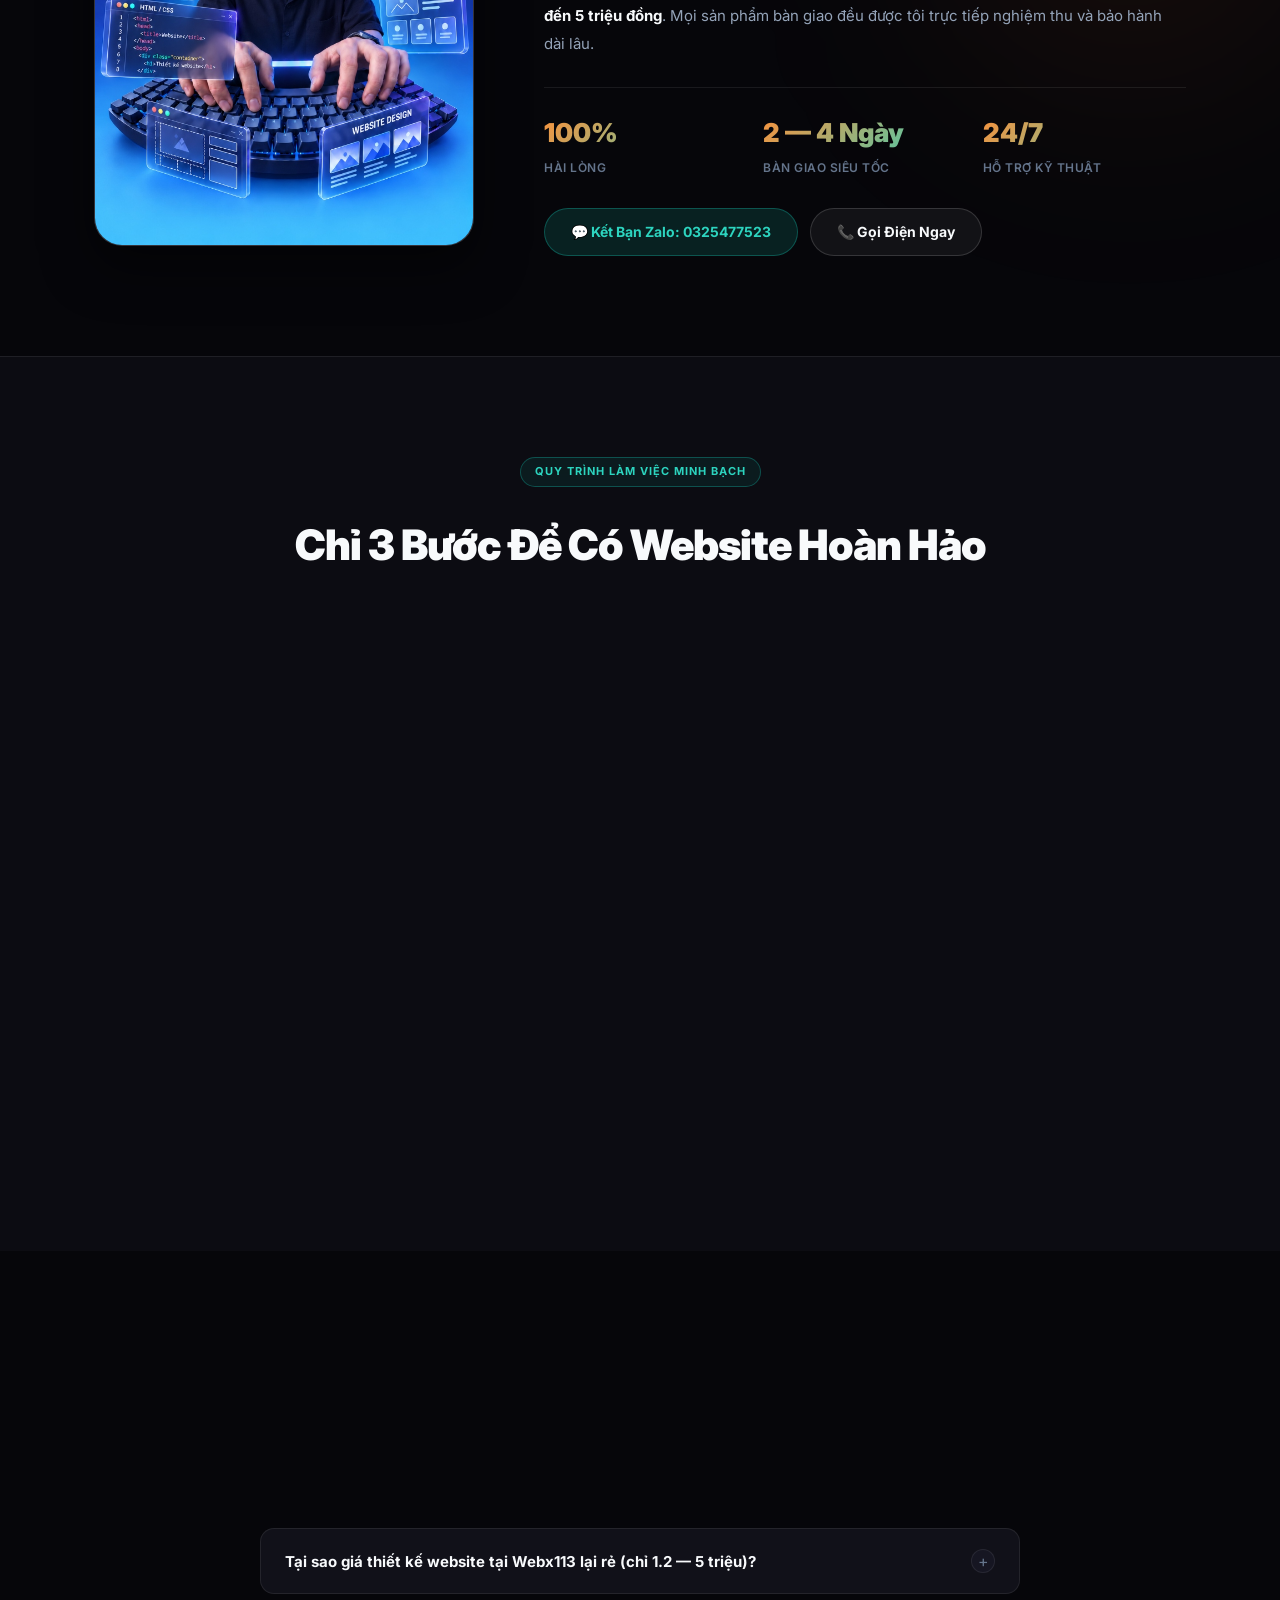
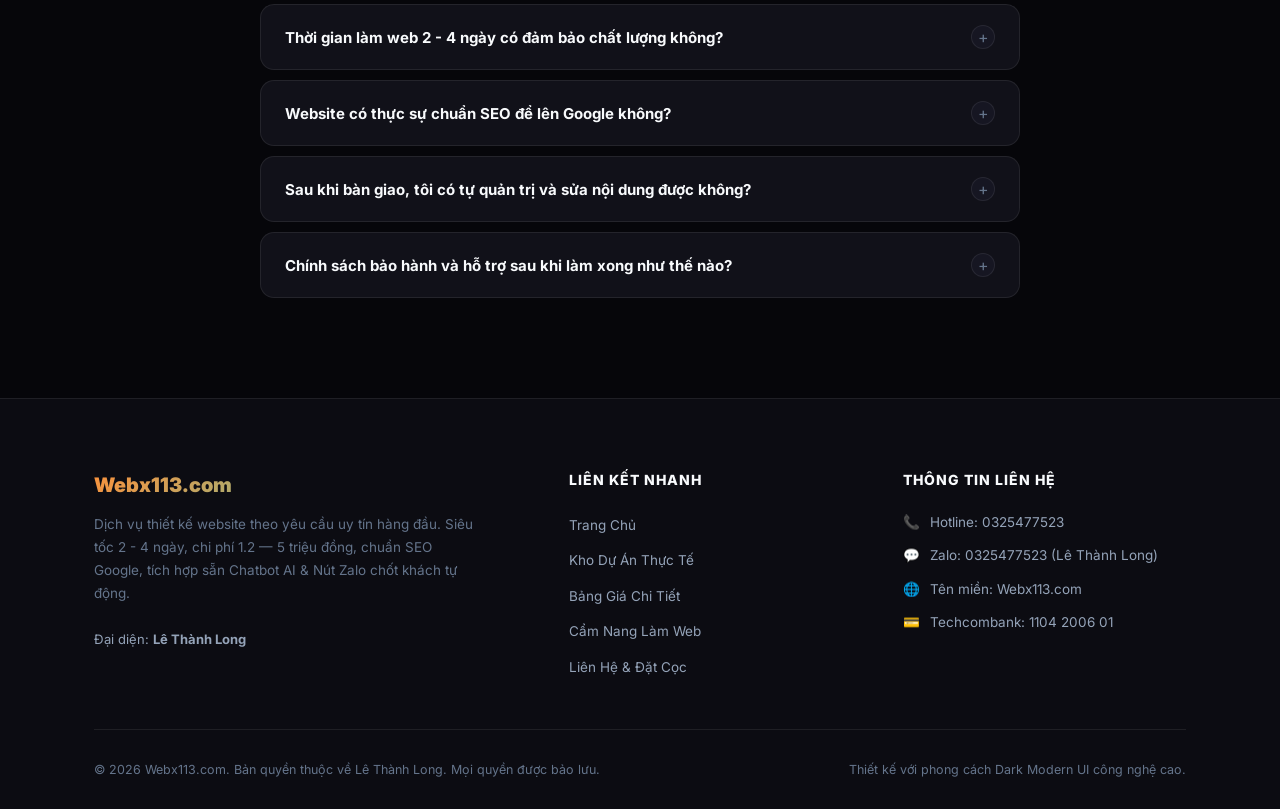
==== commit 57337e08: "Add files via upload" ====
--- a/index.html
+++ b/index.html
@@ -58,23 +58,22 @@
         <!-- Left Content -->
         <div class="fade-up">
           <div class="pill pill-live">
-            <span class="live-dot"></span> Bàn Giao Thần Tốc · 2 - 4 Ngày
+            <span class="live-dot"></span> Sở Hữu Vĩnh Viễn · Không Phí Thuê Bao Hàng Năm
           </div>
           <h1 class="hero-title">
-            Thiết Kế Website<br />
-            <span class="accent">Chuẩn SEO & Giá Rẻ</span><br />
-            Theo Mọi Yêu Cầu
+            Làm Web 1 Lần<br />
+            <span class="accent">Dùng Trọn Đời</span>
           </h1>
           <p class="hero-desc">
-            Sở hữu website doanh nghiệp, spa, phòng khám, bán hàng đỉnh cao chỉ từ <b>1.200.000đ</b>. Giao diện Dark & Modern sang trọng, chuẩn SEO Google, tối ưu 100% di động, tích hợp sẵn Chatbot AI & Nút Zalo rung lắc đón khách.
+            Không phí thuê bao hàng năm. <b>Webx113</b> bàn giao 100% mã nguồn, chuẩn SEO và tích hợp Zalo chốt đơn tự động chỉ từ <b>1.200.000đ</b>.
           </p>
 
           <ul class="hero-outcomes">
-            <li><span class="check-icon">✓</span> <b>Bàn giao siêu tốc 2 - 4 ngày:</b> Kịp thời triển khai chiến dịch kinh doanh, không trễ hẹn.</li>
-            <li><span class="check-icon">✓</span> <b>Chi phí cực mềm 1.2 — 5 Triệu:</b> Phù hợp cá nhân, hộ kinh doanh, phòng khám và doanh nghiệp vừa & nhỏ.</li>
-            <li><span class="check-icon">✓</span> <b>Chuẩn SEO Onpage 100%:</b> Mã nguồn tối ưu, tốc độ tải trang cực nhanh, index Google dễ dàng.</li>
-            <li><span class="check-icon">✓</span> <b>Đầy đủ công cụ chốt đơn:</b> Tích hợp Chatbot tự động tư vấn 24/7 và Nút Zalo rung lắc tương tác ngay.</li>
-            <li><span class="check-icon">✓</span> <b>Bàn giao toàn quyền & Hướng dẫn:</b> Sở hữu mã nguồn vĩnh viễn, hướng dẫn sử dụng 1-kèm-1 qua Ultraview/Zalo.</li>
+            <li><span class="check-icon">✓</span> <b>Sở hữu trọn đời 100%:</b> Bàn giao toàn bộ mã nguồn, không bị trói buộc, không lo bị khóa web nếu quên đóng phí năm.</li>
+            <li><span class="check-icon">✓</span> <b>Tiết kiệm 70% chi phí:</b> Trọn gói chỉ từ 1.2 — 2.5 Triệu làm 1 lần, nói KHÔNG với phí duy trì nền tảng hàng năm.</li>
+            <li><span class="check-icon">✓</span> <b>Bàn giao siêu tốc 2 - 4 ngày:</b> Có ngay website chạy thực tế để chốt đơn, không phải chờ cả tháng như agency.</li>
+            <li><span class="check-icon">✓</span> <b>Tích hợp sẵn cỗ máy chốt đơn:</b> Tặng kèm Chatbot AI tư vấn 24/7 và Nút Zalo gom khách trực tiếp về máy.</li>
+            <li><span class="check-icon">✓</span> <b>Bảo hành & Hướng dẫn tận tình:</b> Hướng dẫn 1-kèm-1 qua Ultraview/Zalo, người không rành công nghệ vẫn dùng ngon lành.</li>
           </ul>
 
           <div class="hero-actions">
@@ -110,7 +109,7 @@
               <div class="sched-row" id="sched-cost">
                 <div class="sched-ico">💰</div>
                 <div class="sched-info">
-                  <div class="sched-key">Chi phí thiết kế theo yêu cầu</div>
+                  <div class="sched-key">Chi phí sở hữu vĩnh viễn</div>
                   <div class="sched-val" style="color:var(--teal-2);">1.200.000đ — 5.000.000đ trọn gói</div>
                 </div>
               </div>
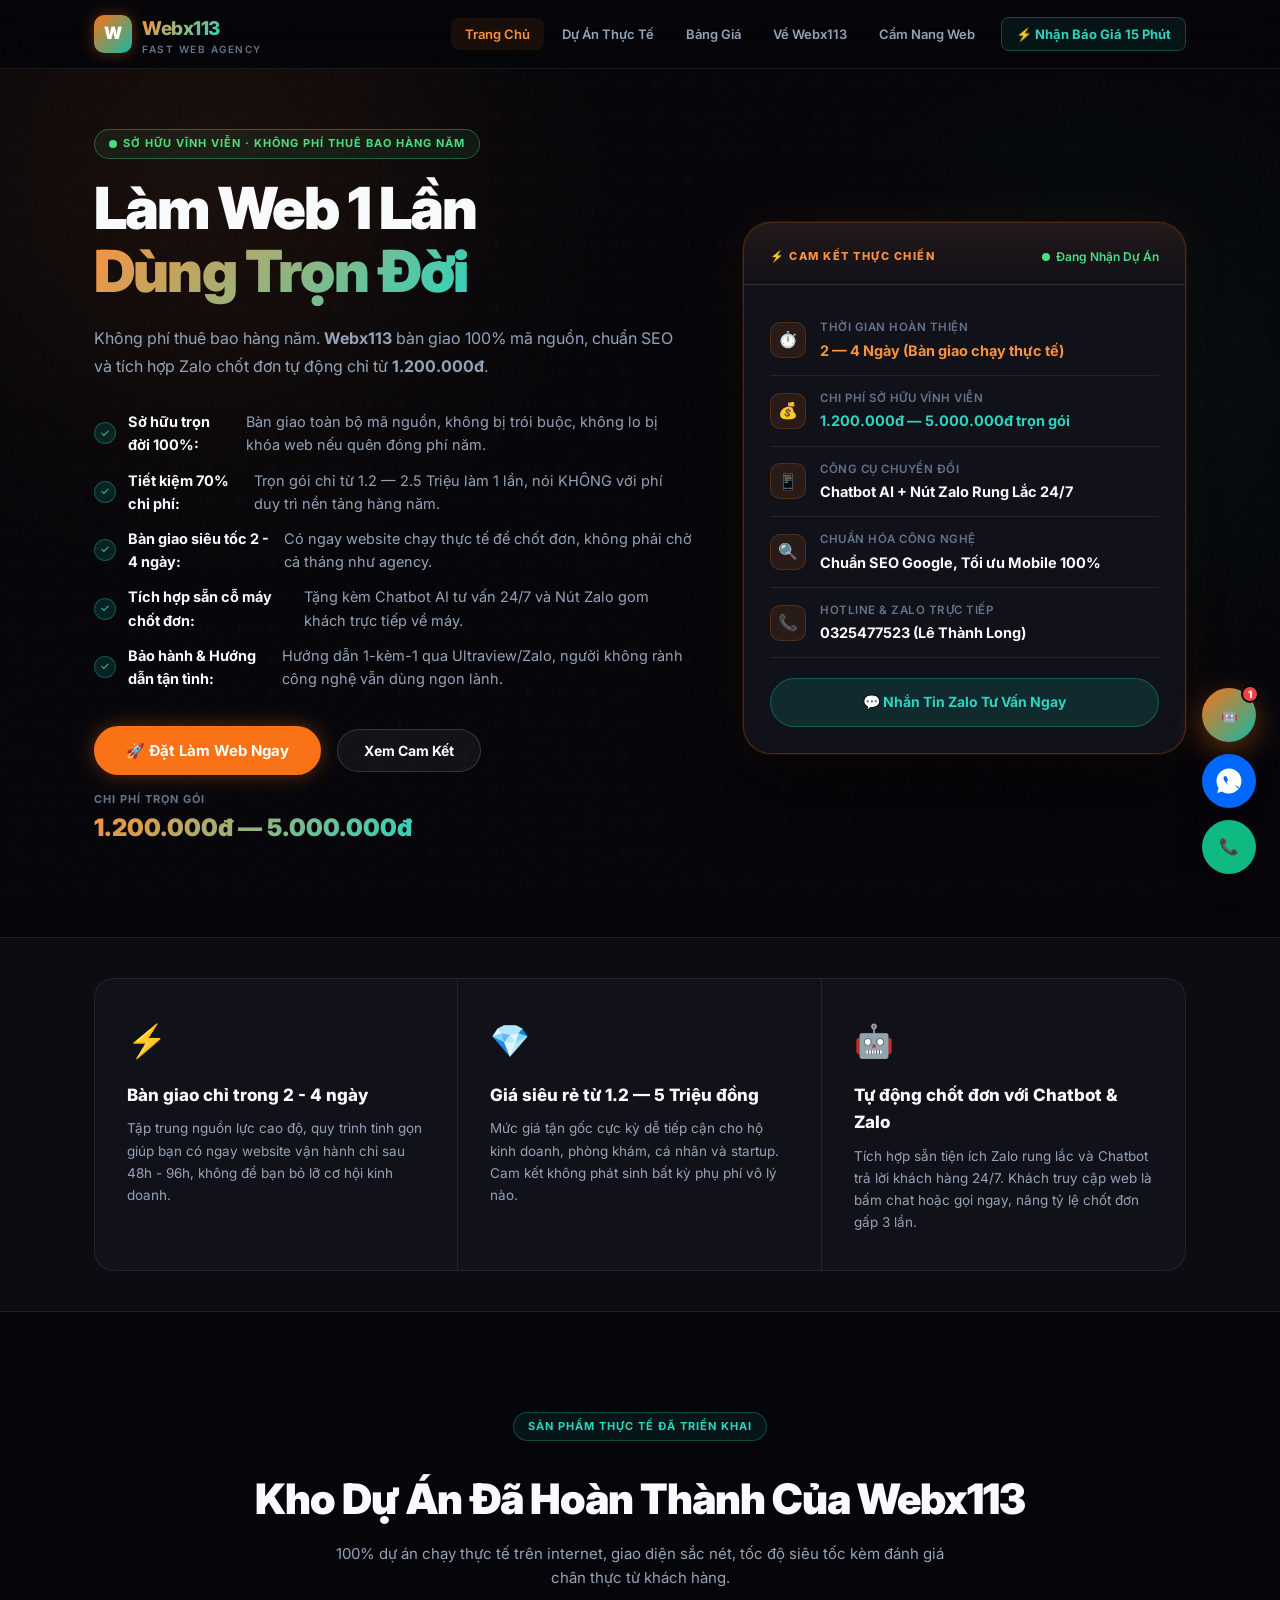
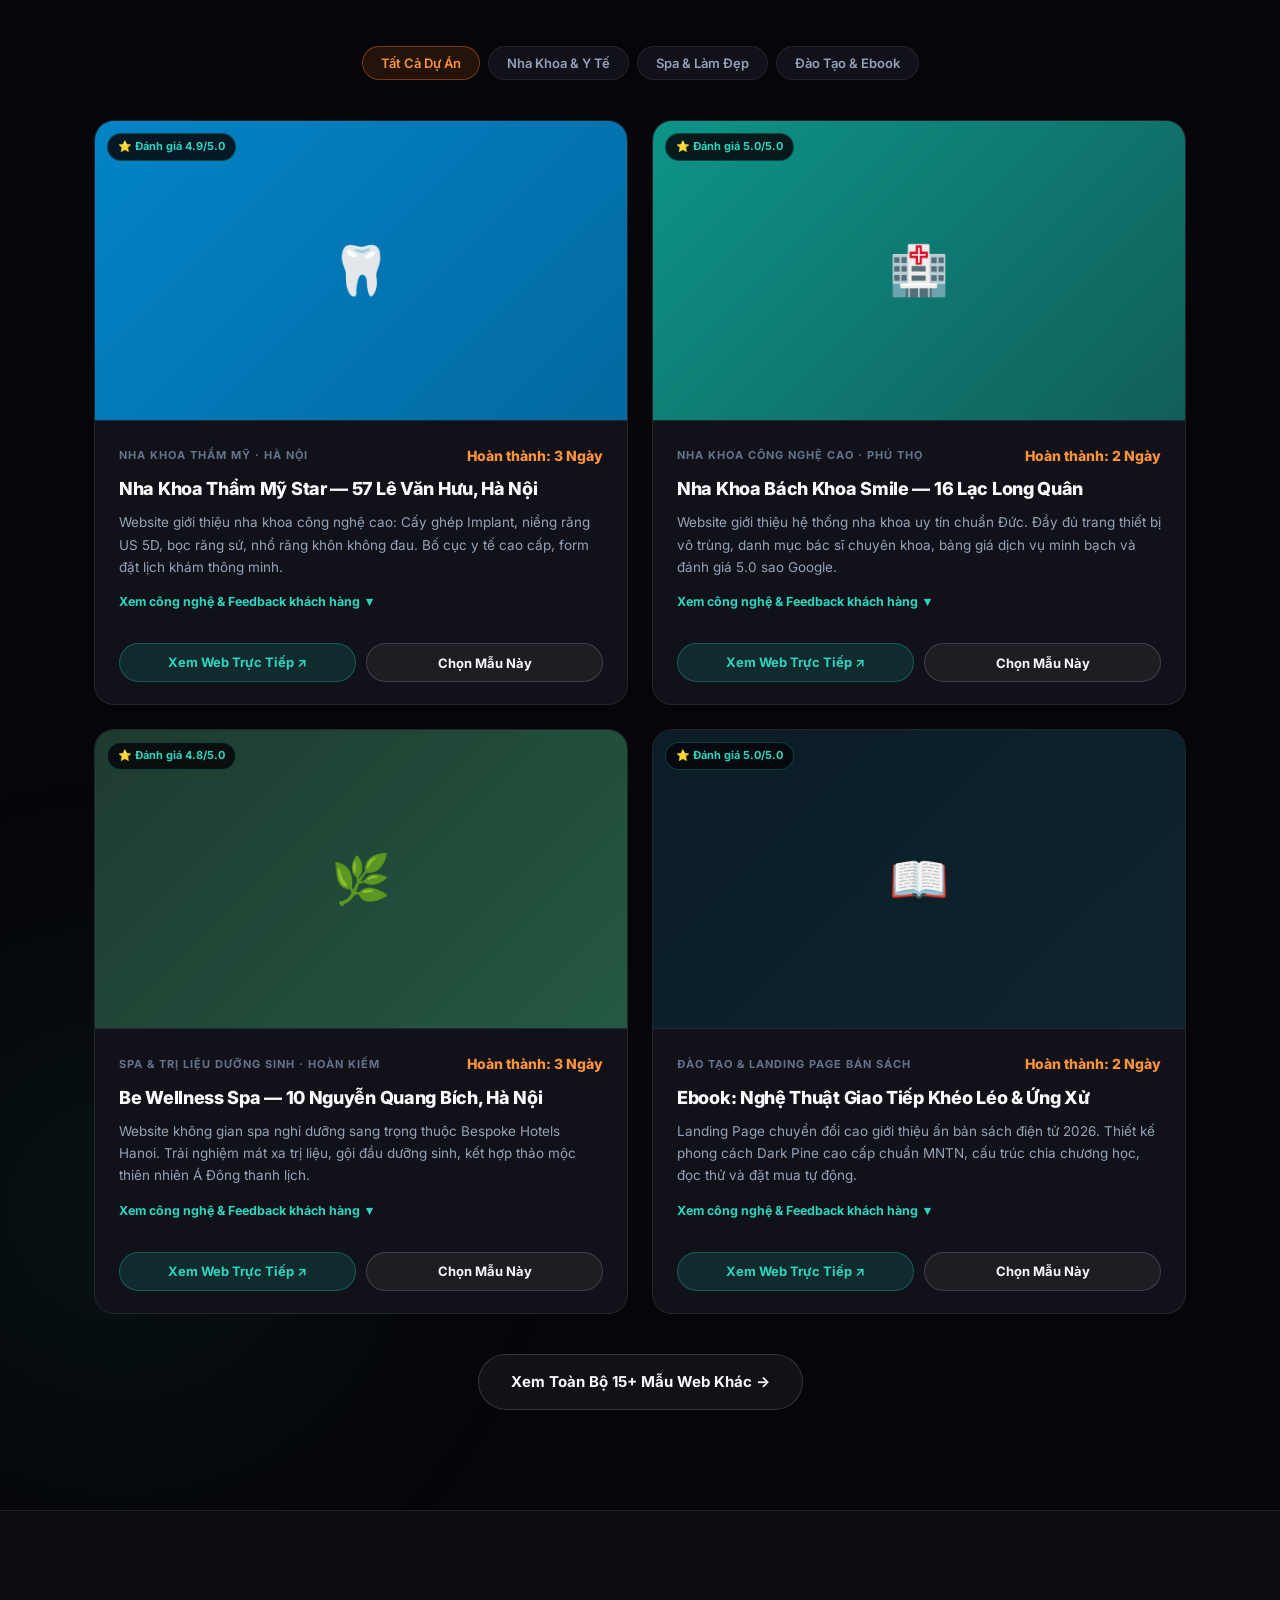
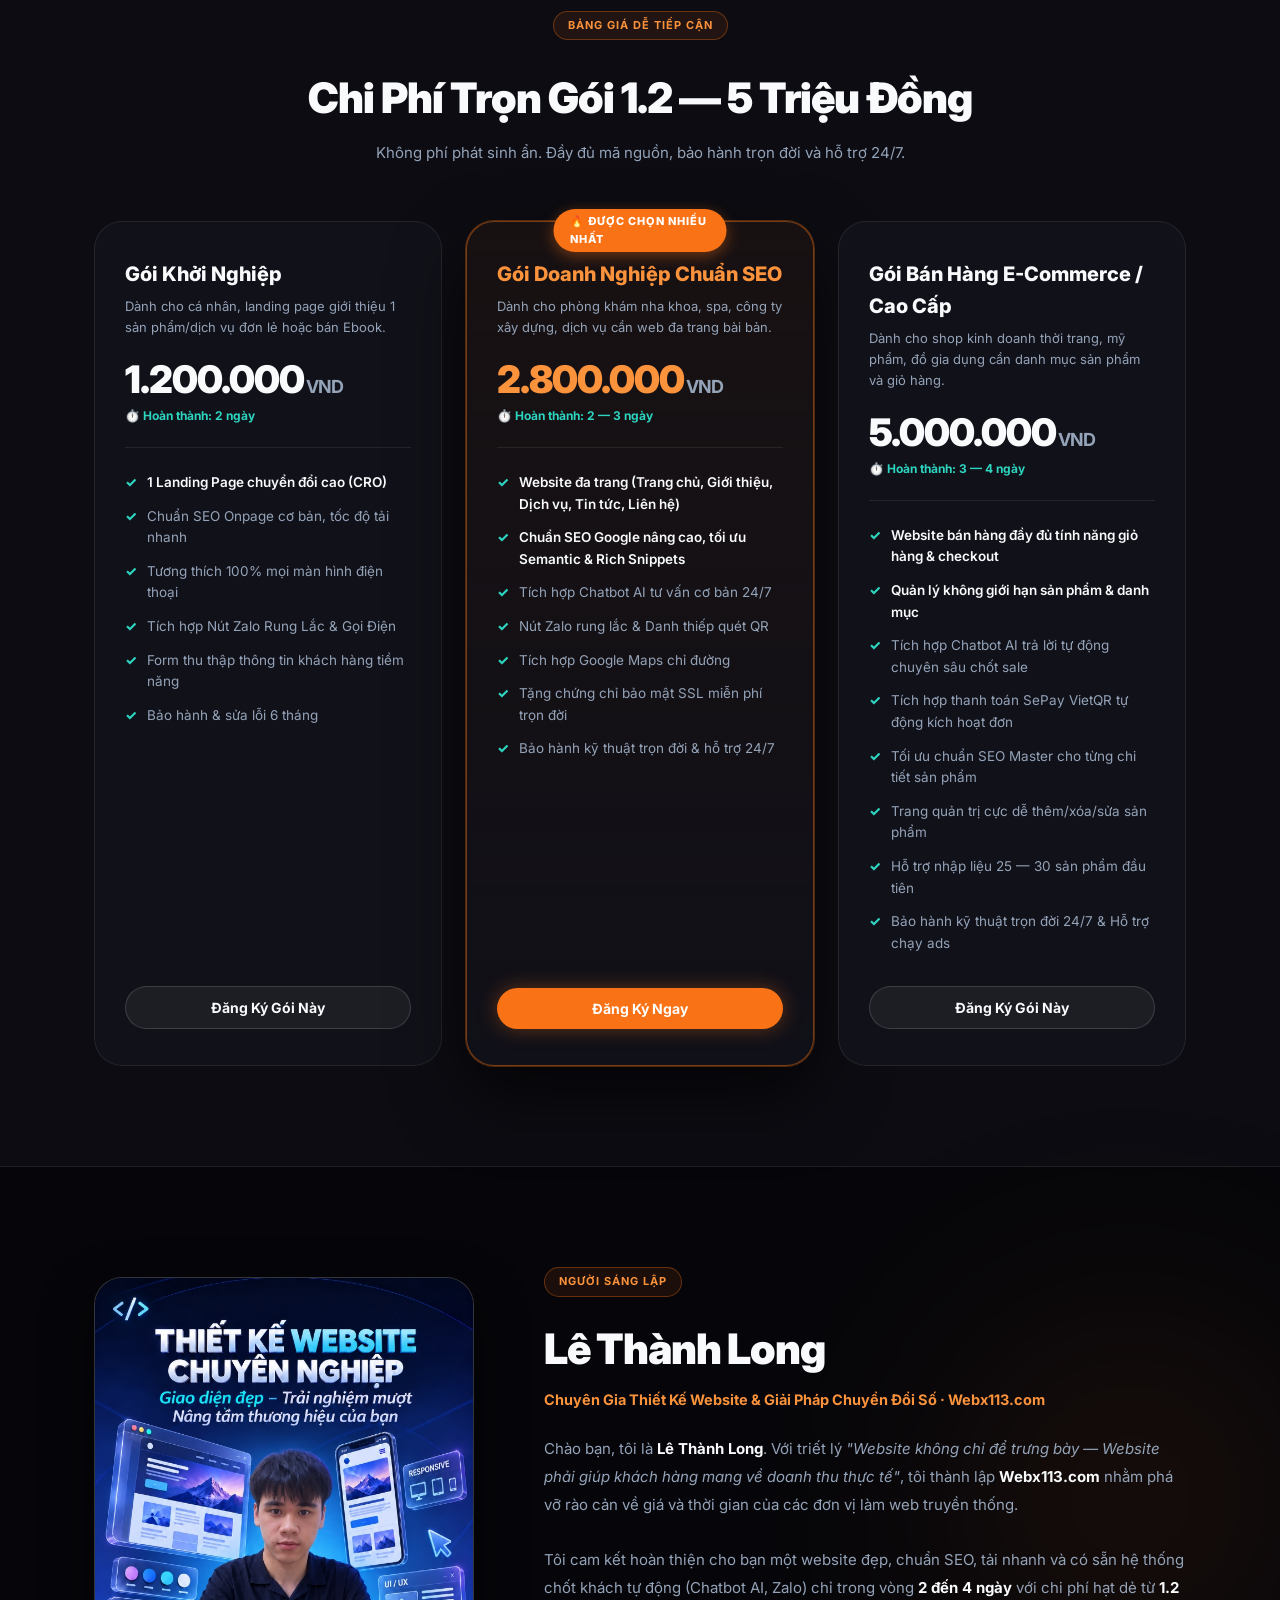
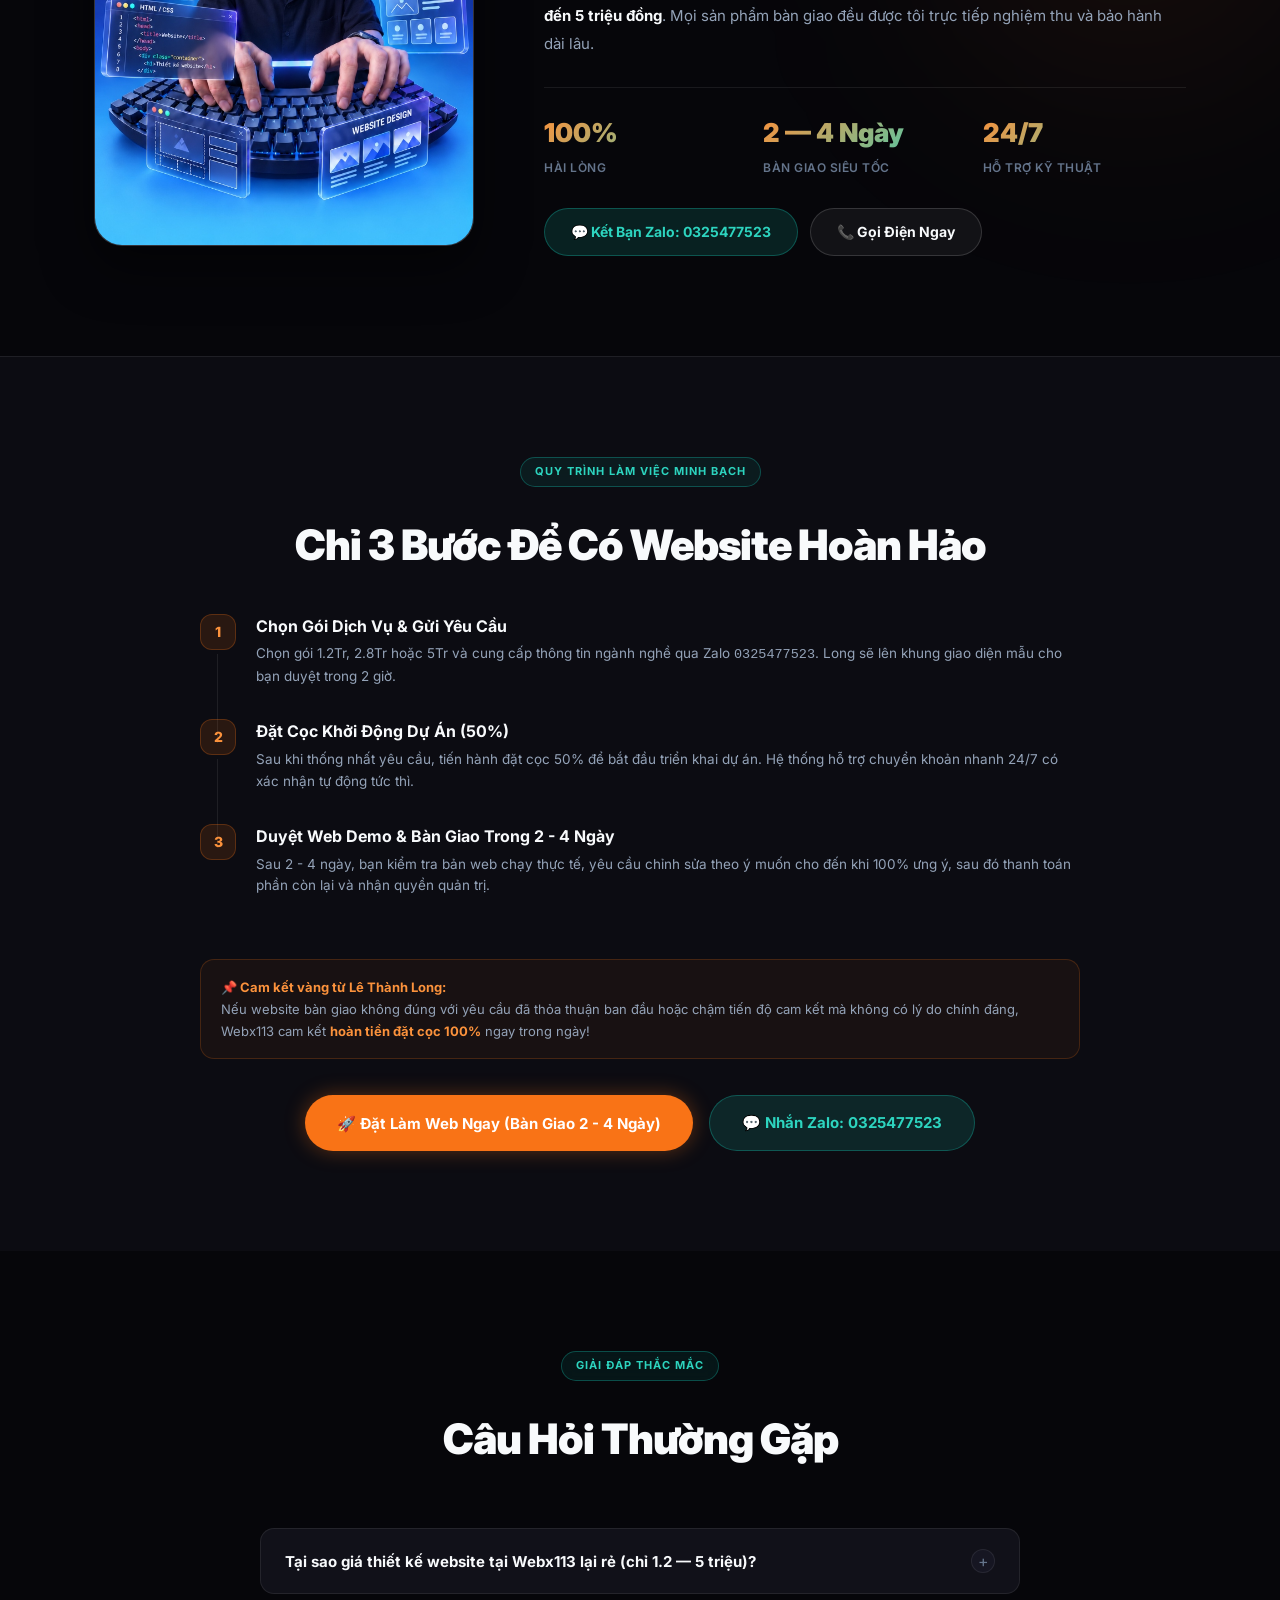
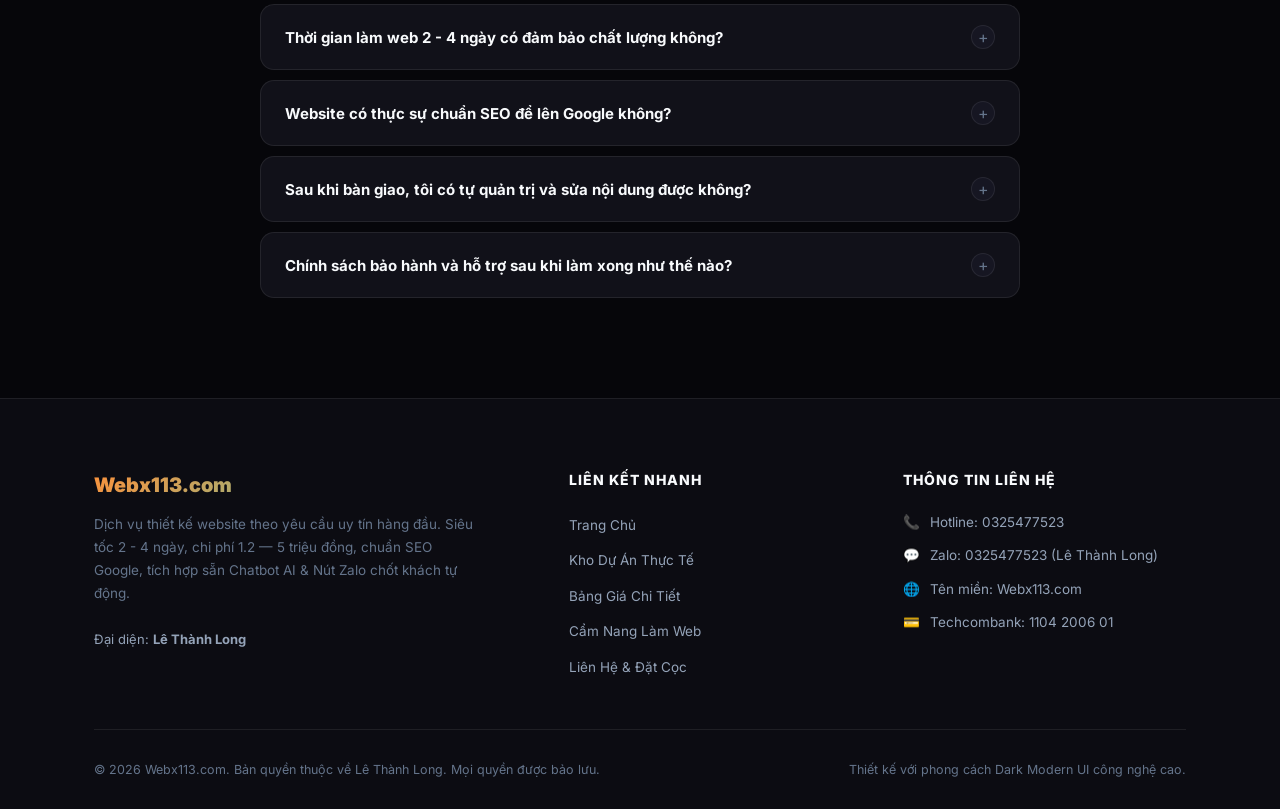
==== commit 62814577: "Add files via upload" ====
--- a/index.html
+++ b/index.html
@@ -724,12 +724,14 @@
 
     <div class="chat-messages" id="chatMessages">
       <div class="chat-msg msg-bot">
-        Xin chào bạn! Tôi là Trợ Lý Tự Động của <b>Webx113.com</b>. Bạn đang quan tâm gói thiết kế website nào (1.2Tr - 2.8Tr - 5Tr)? Tôi có thể giúp gì cho bạn ngay lúc này?
+        Chào bạn nha! Mình là trợ lý tự động của Long bên <b>Webx113.com</b>.<br><br>
+        Bạn đang cần làm website cho ngành nghề nào thế? Cứ nhắn cho mình lĩnh vực hoặc thắc mắc của bạn, mình giải đáp và báo giá chính xác ngay nhé!
         <div class="chat-quick-replies">
-          <button class="quick-btn" onclick="askChatbot('Báo giá chi tiết các gói')">💰 Báo giá chi tiết</button>
-          <button class="quick-btn" onclick="askChatbot('Làm web mất mấy ngày?')">⏱️ Thời gian hoàn thành</button>
-          <button class="quick-btn" onclick="askChatbot('Có chuẩn SEO Google không?')">🔍 Chuẩn SEO Google?</button>
-          <button class="quick-btn" onclick="askChatbot('Cho tôi số Zalo tư vấn')">📱 Số Zalo tư vấn</button>
+          <button class="quick-btn" onclick="askChatbot('Báo giá chi tiết 3 gói')">💰 Báo giá 3 gói</button>
+          <button class="quick-btn" onclick="askChatbot('Làm web mất mấy ngày?')">⏱️ Thời gian mấy ngày?</button>
+          <button class="quick-btn" onclick="askChatbot('Sao giá rẻ thế?')">❓ Sao giá rẻ thế?</button>
+          <button class="quick-btn" onclick="askChatbot('Xem các web thực tế đã làm')">🌐 Xem web đã làm</button>
+          <button class="quick-btn" onclick="askChatbot('Để tôi suy nghĩ thêm')">🎁 Nhận demo miễn phí</button>
         </div>
       </div>
     </div>
--- a/assets/css/style.css
+++ b/assets/css/style.css
@@ -1758,6 +1758,84 @@
   color: var(--orange-2);
 }
 
+.chat-action-row {
+  display: flex;
+  flex-direction: column;
+  gap: 8px;
+  margin-top: 10px;
+}
+
+.chat-btn-order {
+  display: inline-flex;
+  align-items: center;
+  justify-content: center;
+  gap: 6px;
+  background: linear-gradient(135deg, #f97316 0%, #ea580c 100%);
+  color: #fff !important;
+  font-weight: 700;
+  font-size: 12px;
+  padding: 8px 14px;
+  border-radius: var(--radius-pill);
+  text-decoration: none;
+  border: none;
+  cursor: pointer;
+  box-shadow: 0 4px 12px rgba(249, 115, 22, 0.35);
+  transition: all 0.2s;
+  text-align: center;
+}
+
+.chat-btn-order:hover {
+  transform: translateY(-1px);
+  box-shadow: 0 6px 16px rgba(249, 115, 22, 0.5);
+}
+
+.chat-btn-waitlist {
+  display: inline-flex;
+  align-items: center;
+  justify-content: center;
+  gap: 6px;
+  background: linear-gradient(135deg, #14b8a6 0%, #0d9488 100%);
+  color: #fff !important;
+  font-weight: 700;
+  font-size: 12px;
+  padding: 8px 14px;
+  border-radius: var(--radius-pill);
+  text-decoration: none;
+  border: none;
+  cursor: pointer;
+  box-shadow: 0 4px 12px rgba(20, 184, 166, 0.35);
+  transition: all 0.2s;
+  text-align: center;
+}
+
+.chat-btn-waitlist:hover {
+  transform: translateY(-1px);
+  box-shadow: 0 6px 16px rgba(20, 184, 166, 0.5);
+}
+
+.chat-btn-zalo {
+  display: inline-flex;
+  align-items: center;
+  justify-content: center;
+  gap: 6px;
+  background: rgba(37, 99, 235, 0.15);
+  color: #60a5fa !important;
+  border: 1px solid rgba(37, 99, 235, 0.35);
+  font-weight: 600;
+  font-size: 11.5px;
+  padding: 6px 12px;
+  border-radius: var(--radius-pill);
+  text-decoration: none;
+  cursor: pointer;
+  transition: all 0.2s;
+  text-align: center;
+}
+
+.chat-btn-zalo:hover {
+  background: rgba(37, 99, 235, 0.25);
+  color: #93c5fd !important;
+}
+
 .chat-input-row {
   padding: 12px 16px;
   background: var(--bg-1);
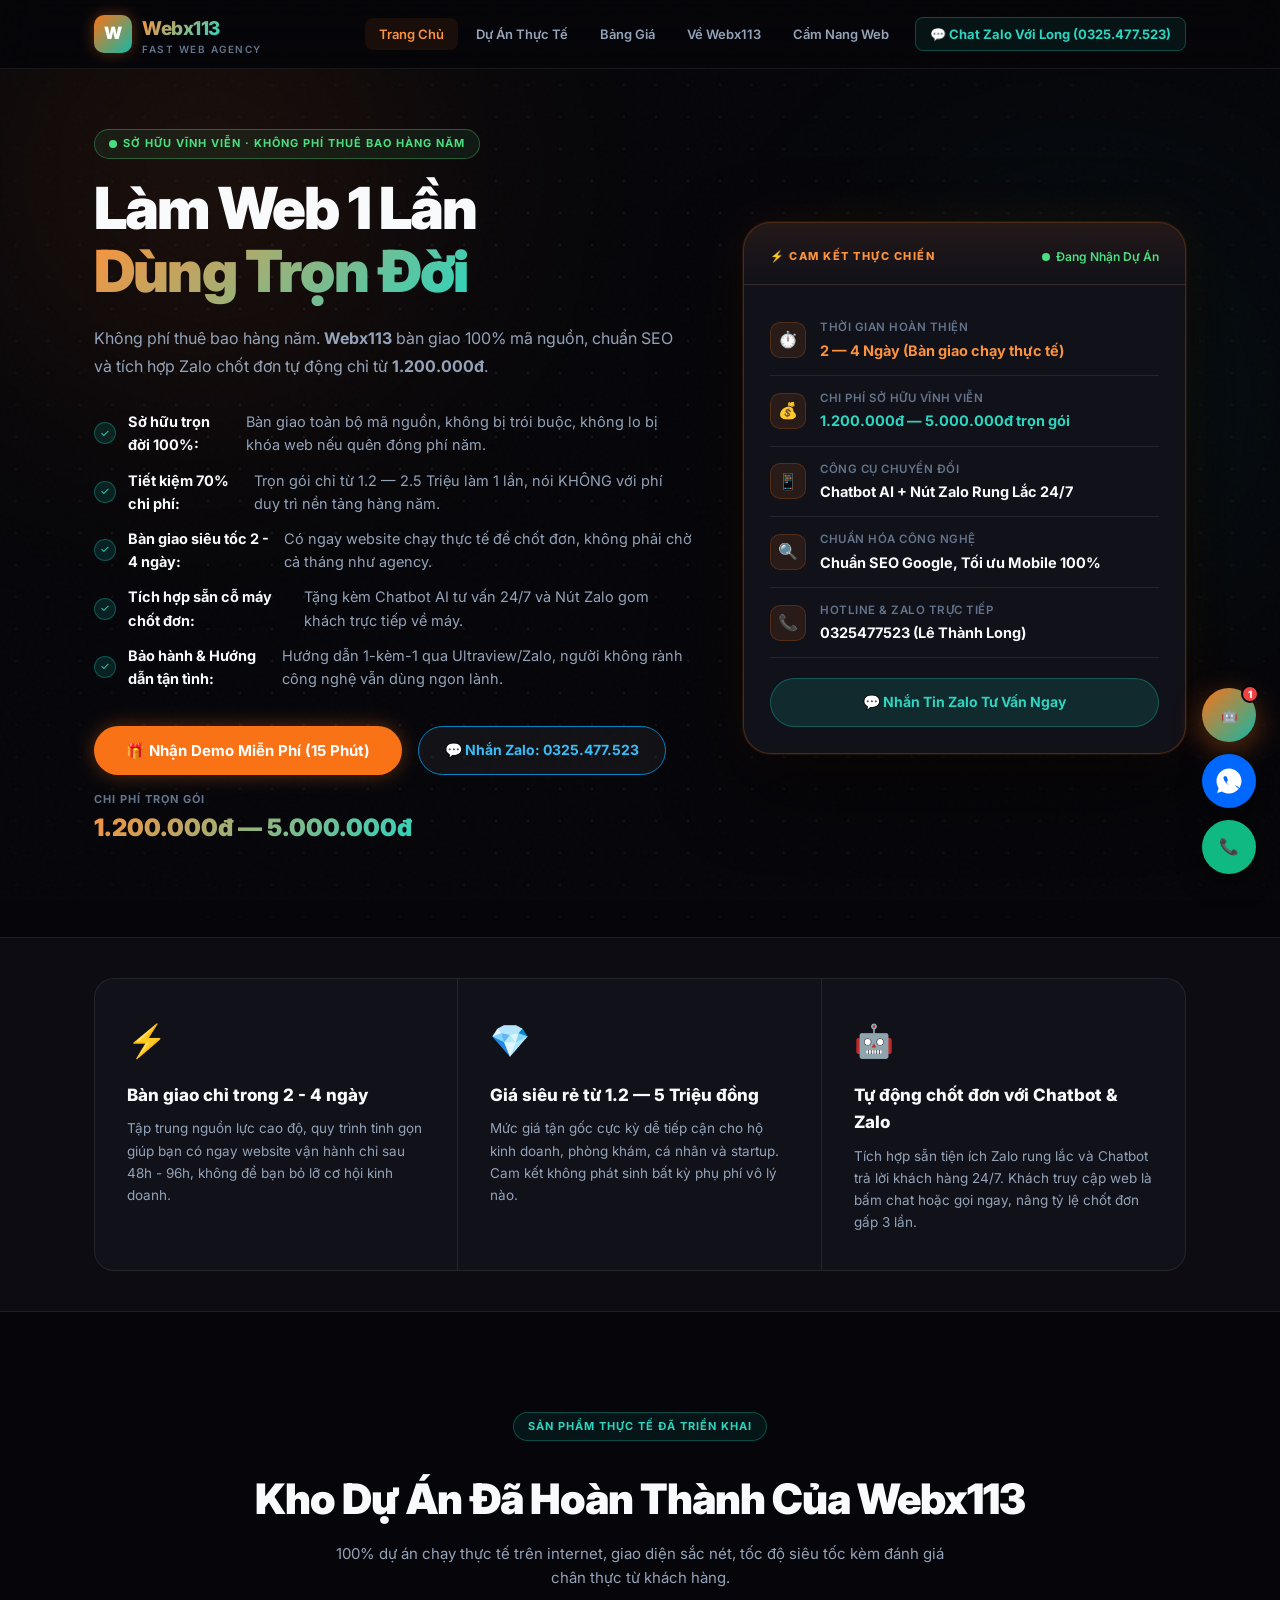
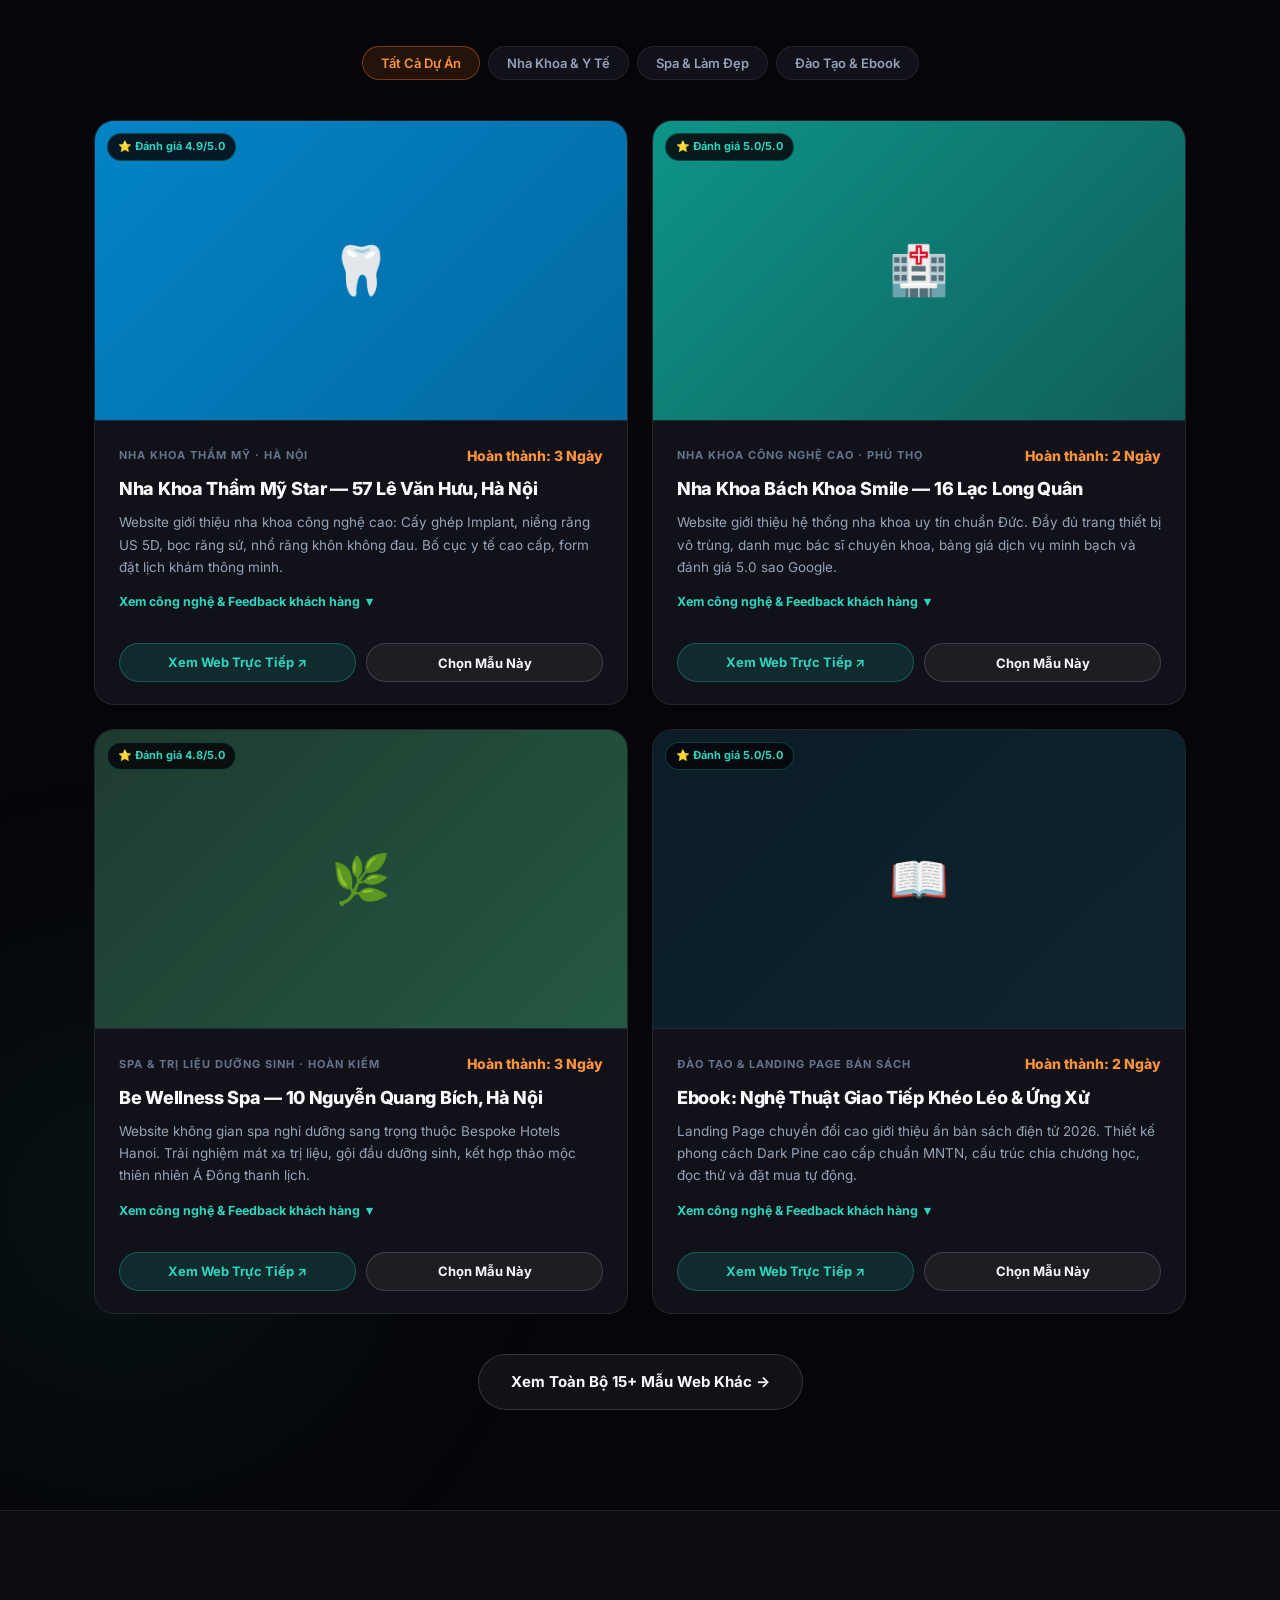
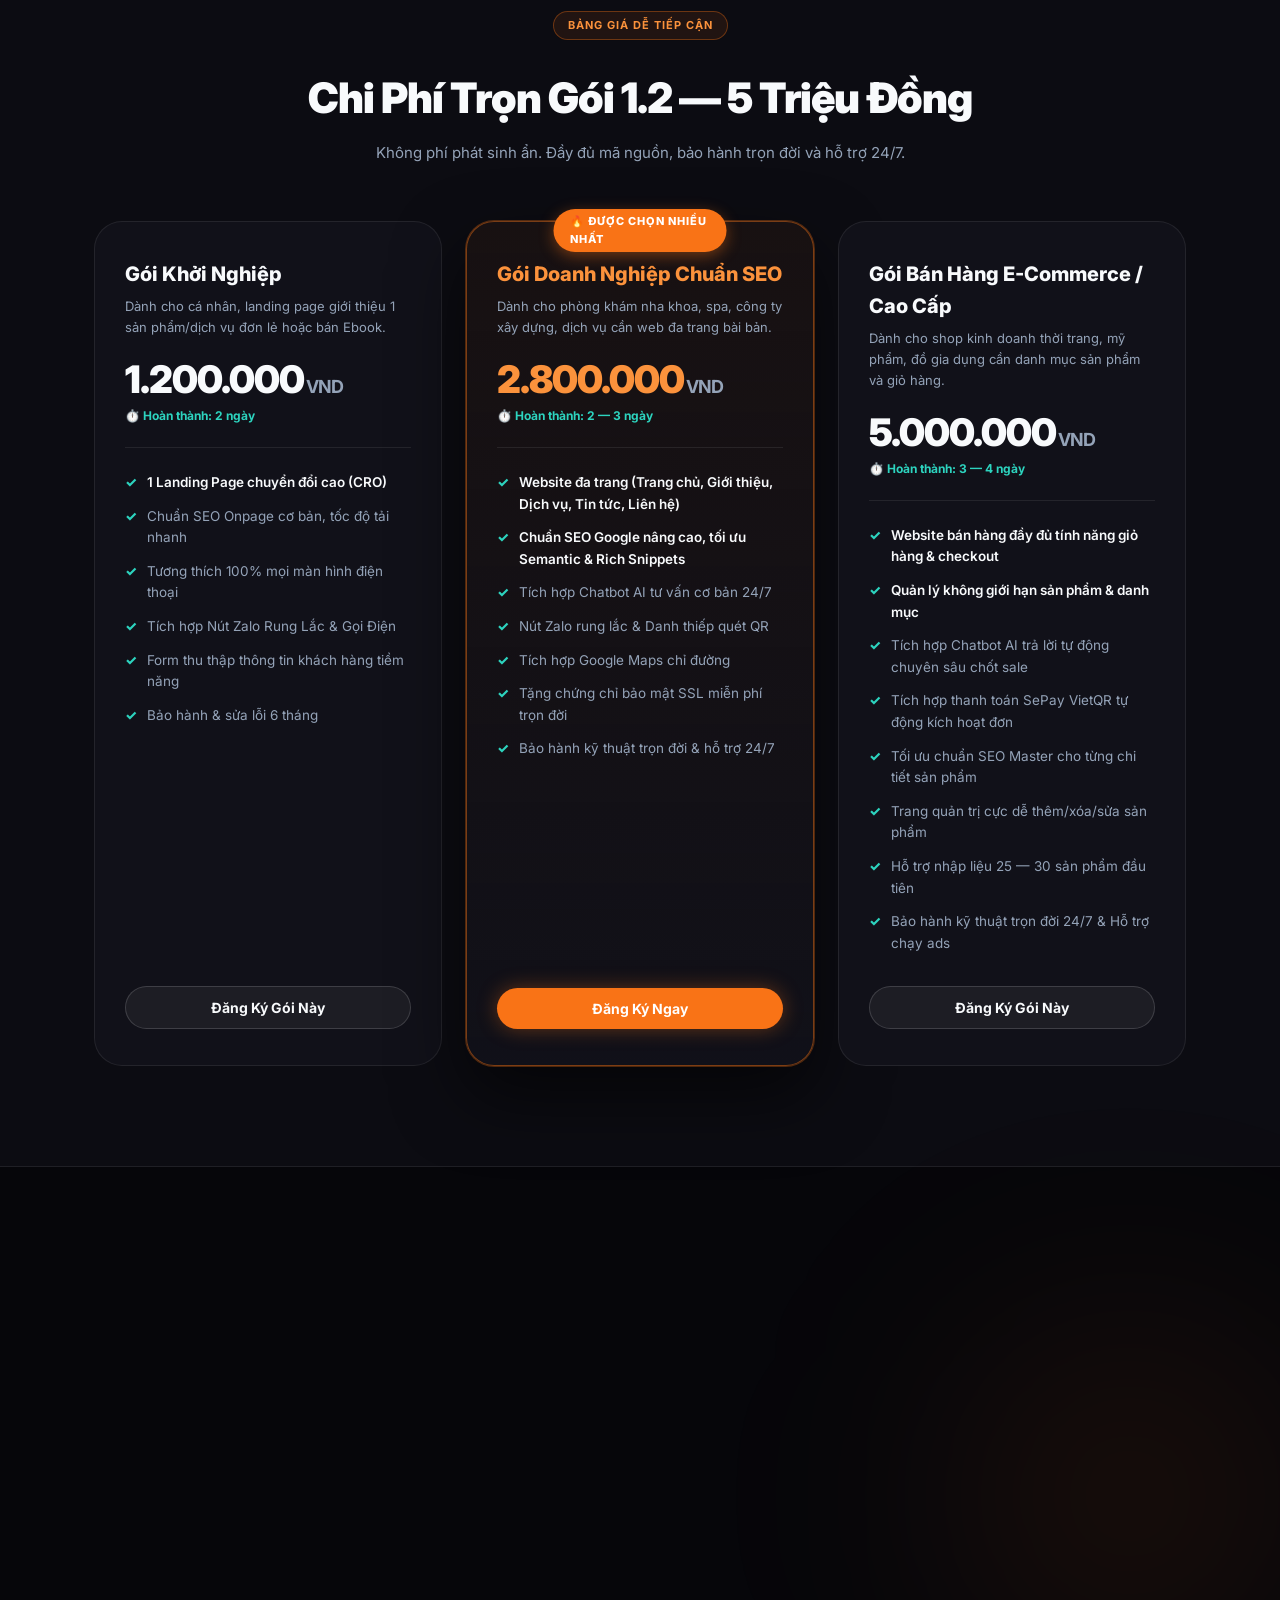
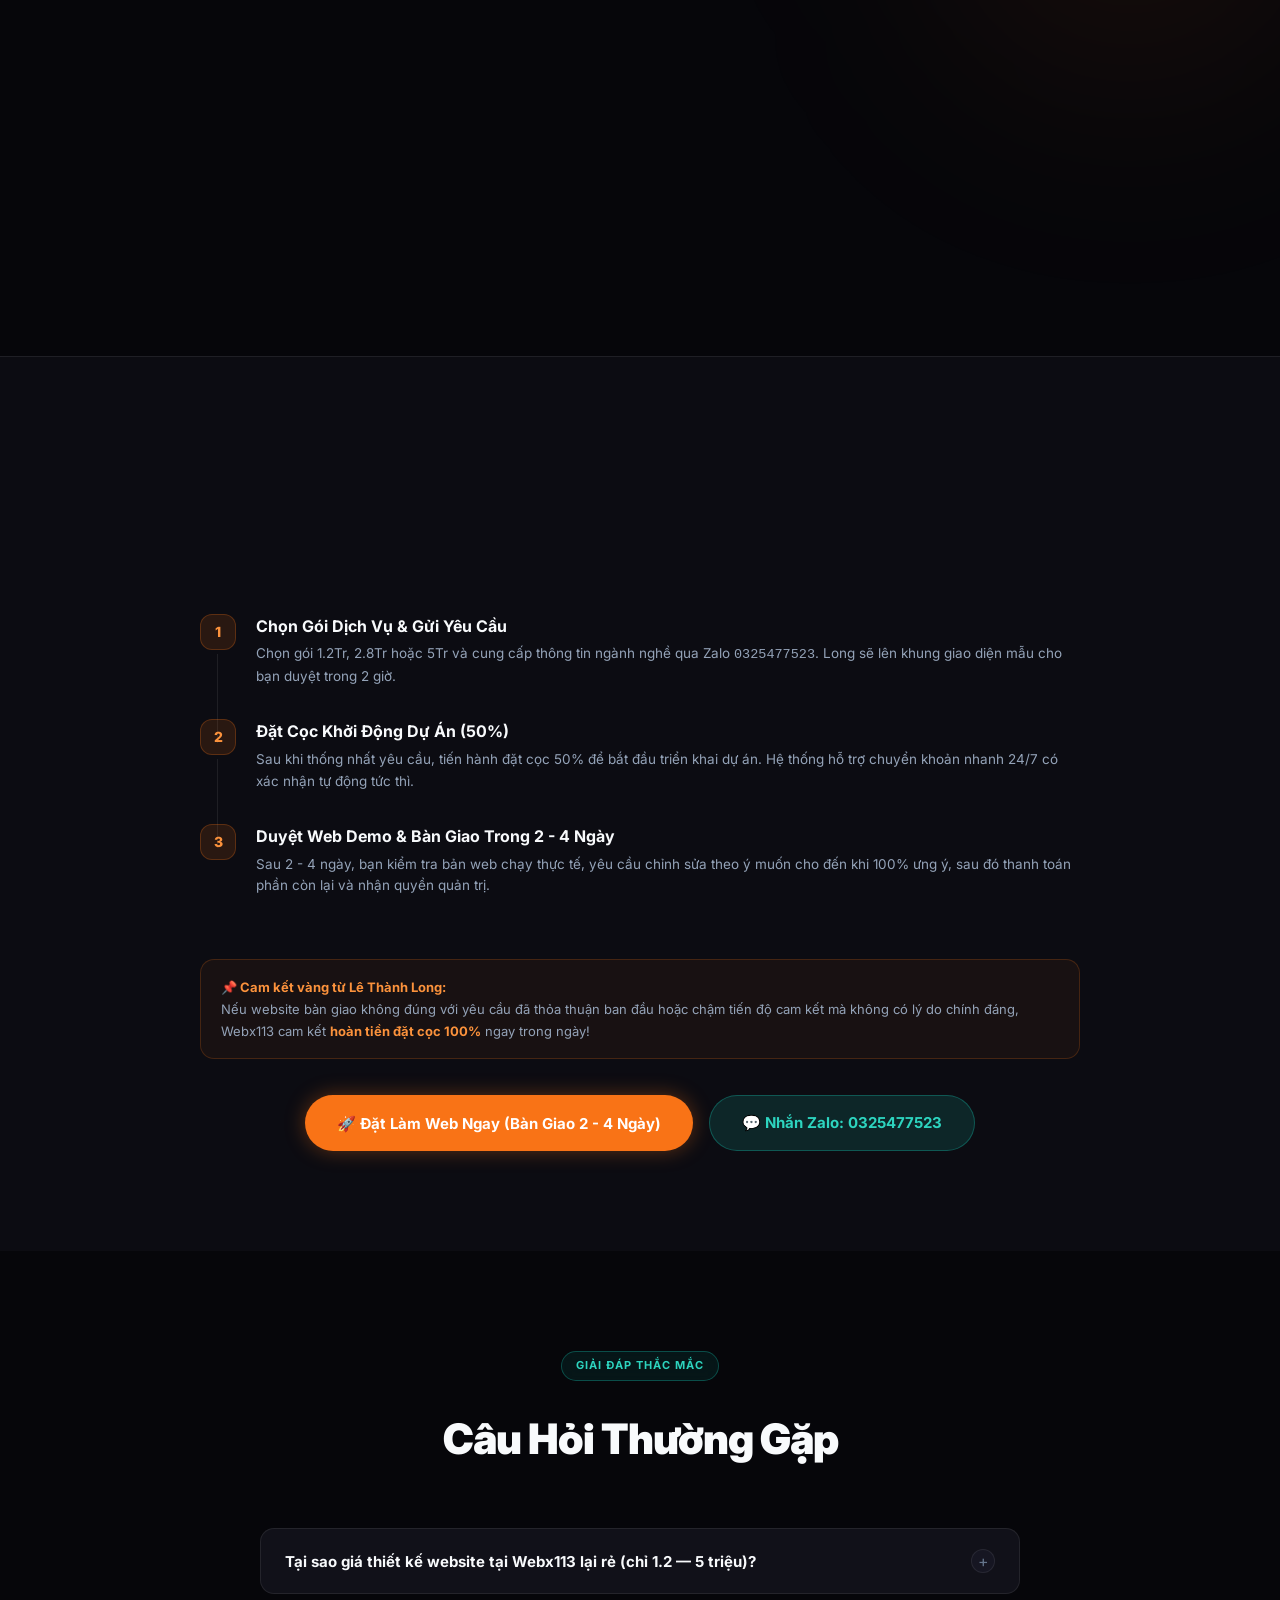
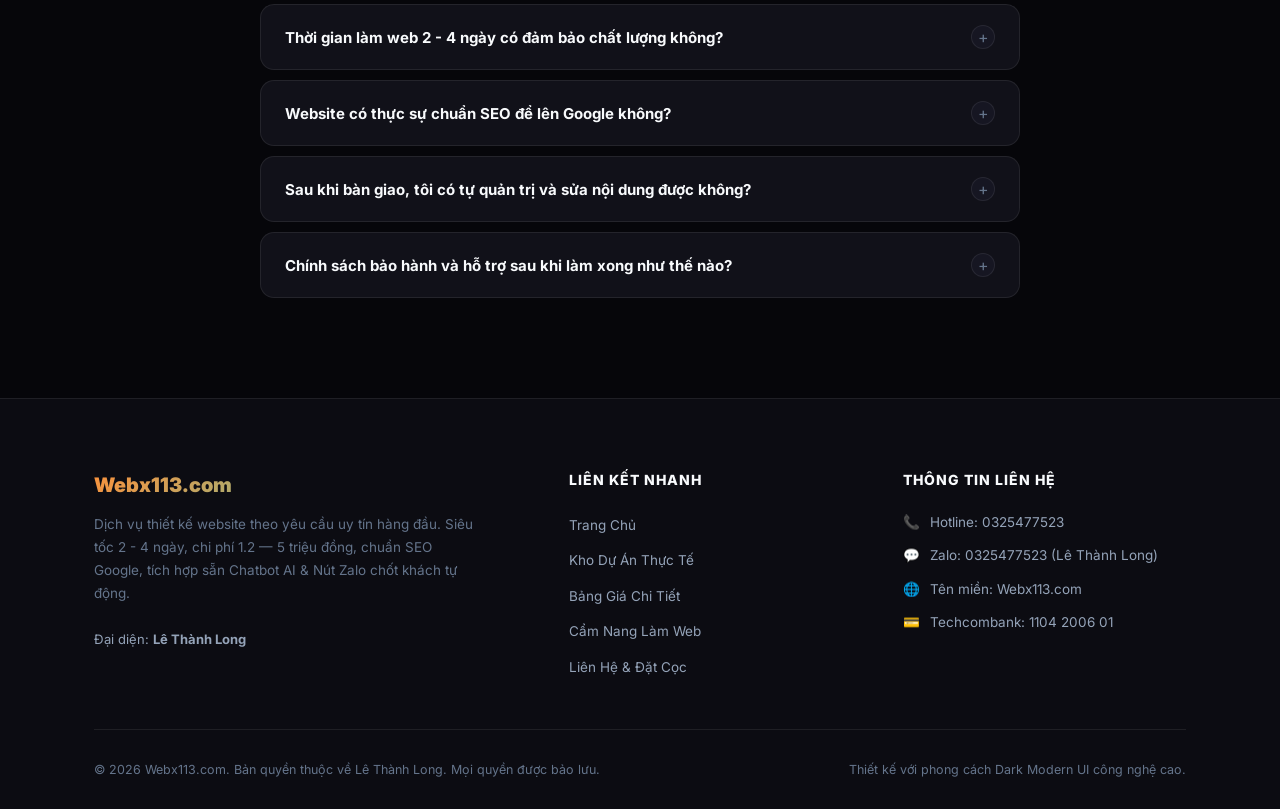
==== commit 516d3e88: "Add files via upload" ====
--- a/index.html
+++ b/index.html
@@ -41,7 +41,7 @@
         <li><a href="bang-gia.html">Bảng Giá</a></li>
         <li><a href="#about">Về Webx113</a></li>
         <li><a href="tin-tuc.html">Cẩm Nang Web</a></li>
-        <li><a href="lien-he.html" class="nav-highlight">⚡ Nhận Báo Giá 15 Phút</a></li>
+        <li><a href="https://zalo.me/0325477523" target="_blank" rel="noopener" class="nav-highlight">💬 Chat Zalo Với Long (0325.477.523)</a></li>
       </ul>
     </div>
   </nav>
@@ -78,11 +78,11 @@
 
           <div class="hero-actions">
             <button class="btn btn-primary btn-lg" onclick="openModal('Tư vấn thiết kế web siêu tốc')">
-              🚀 Đặt Làm Web Ngay
-            </button>
-            <button class="btn btn-ghost" onclick="highlightRows(['sched-time', 'sched-cost'])">
-              Xem Cam Kết
-            </button>
+              🎁 Nhận Demo Miễn Phí (15 Phút)
+            </button>
+            <a href="https://zalo.me/0325477523" target="_blank" rel="noopener" class="btn btn-ghost" style="border-color:#0284c7; color:#38bdf8;">
+              💬 Nhắn Zalo: 0325.477.523
+            </a>
             <div class="hero-price-tag">
               <small>Chi phí trọn gói</small>
               <strong>1.200.000đ — 5.000.000đ</strong>
@@ -803,32 +803,37 @@
               <div class="order-service-name" id="modalSummaryTitle">Gói Doanh Nghiệp Chuẩn SEO</div>
               <div class="order-service-desc">Thiết kế theo yêu cầu cùng Lê Thành Long</div>
 
-              <div class="order-highlight-box">
-                <p id="modalHighlightInfo">
-                  Bàn giao siêu tốc trong <b>2 — 3 ngày</b><br />
-                  Chi phí trọn gói: <b>2.800.000đ</b> (Cọc 50%: <b>1.400.000đ</b>)
+              <div class="order-highlight-box" style="background:#f0fdf4; border-color:#bbf7d0;">
+                <p id="modalHighlightInfo" style="color:#166534;">
+                  ✨ <b>Tư vấn & Phác thảo Demo miễn phí 100%</b><br />
+                  Sau khi xem ưng ý giao diện mới quyết định làm hay không!
                 </p>
               </div>
 
               <div class="modal-input-group">
-                <label class="modal-input-label">Số điện thoại / Zalo nhận bàn giao (bắt buộc)</label>
+                <label class="modal-input-label">Số điện thoại / Zalo của bạn (để gửi bản Demo)</label>
                 <input type="tel" class="modal-input" id="customerPhone" placeholder="Ví dụ: 0325 xxx xxx" required />
               </div>
 
               <div class="modal-input-group">
-                <label class="modal-input-label">Họ tên & Lĩnh vực kinh doanh của bạn</label>
-                <input type="text" class="modal-input" id="customerName" placeholder="Ví dụ: Anh Nam - Phòng khám Nha Khoa" />
-              </div>
-
-              <div style="font-size:12px; color:#64748b; margin-top:8px; line-height:1.5;">
-                🎁 Hỗ trợ dựng bản demo xem trước sau 2 giờ làm việc.
-              </div>
-            </div>
-
-            <div>
-              <button class="modal-btn-checkout" onclick="goToStep2()">
-                Tiến hành thanh toán →
+                <label class="modal-input-label">Tên của bạn & Ngành nghề đang kinh doanh</label>
+                <input type="text" class="modal-input" id="customerName" placeholder="Ví dụ: Anh Nam - Spa / Phòng khám / Đồ gia dụng" />
+              </div>
+
+              <div style="font-size:12.5px; color:#16a34a; margin-top:8px; line-height:1.5; font-weight:600;">
+                🎁 Long sẽ liên hệ qua Zalo gửi Demo mẫu trong vòng 15 - 30 phút.
+              </div>
+            </div>
+
+            <div style="margin-top:14px;">
+              <button class="modal-btn-checkout" id="btnSubmitLead" onclick="submitFreeConsultation()" style="background:#ea580c; border:none; width:100%; font-size:15px; font-weight:700; cursor:pointer;">
+                🚀 Gửi Yêu Cầu — Nhận Demo Miễn Phí Qua Zalo
               </button>
+              <div style="text-align:center; margin-top:8px;">
+                <a href="https://zalo.me/0325477523" target="_blank" style="font-size:12.5px; color:#0284c7; text-decoration:none; font-weight:600;">
+                  Hoặc bấm vào đây để nhắn Zalo trực tiếp cho Long →
+                </a>
+              </div>
             </div>
           </div>
         </div>
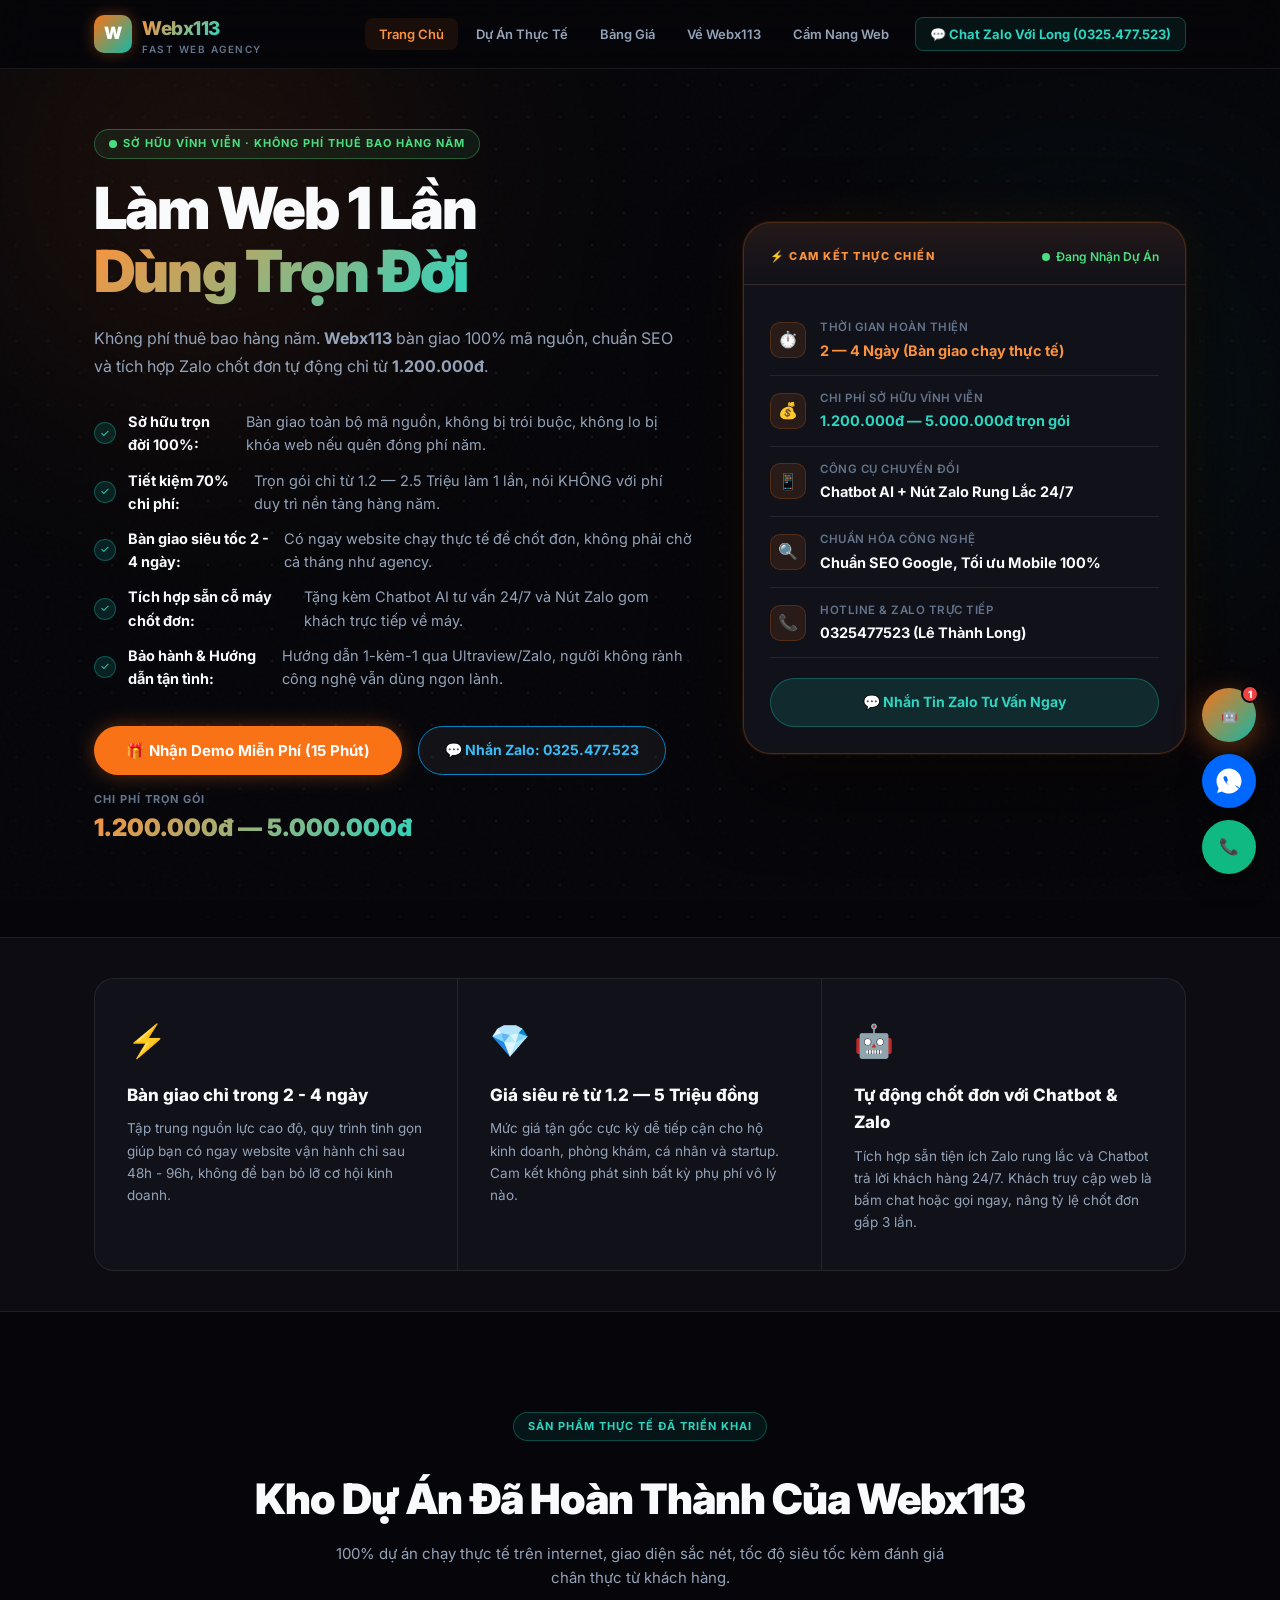
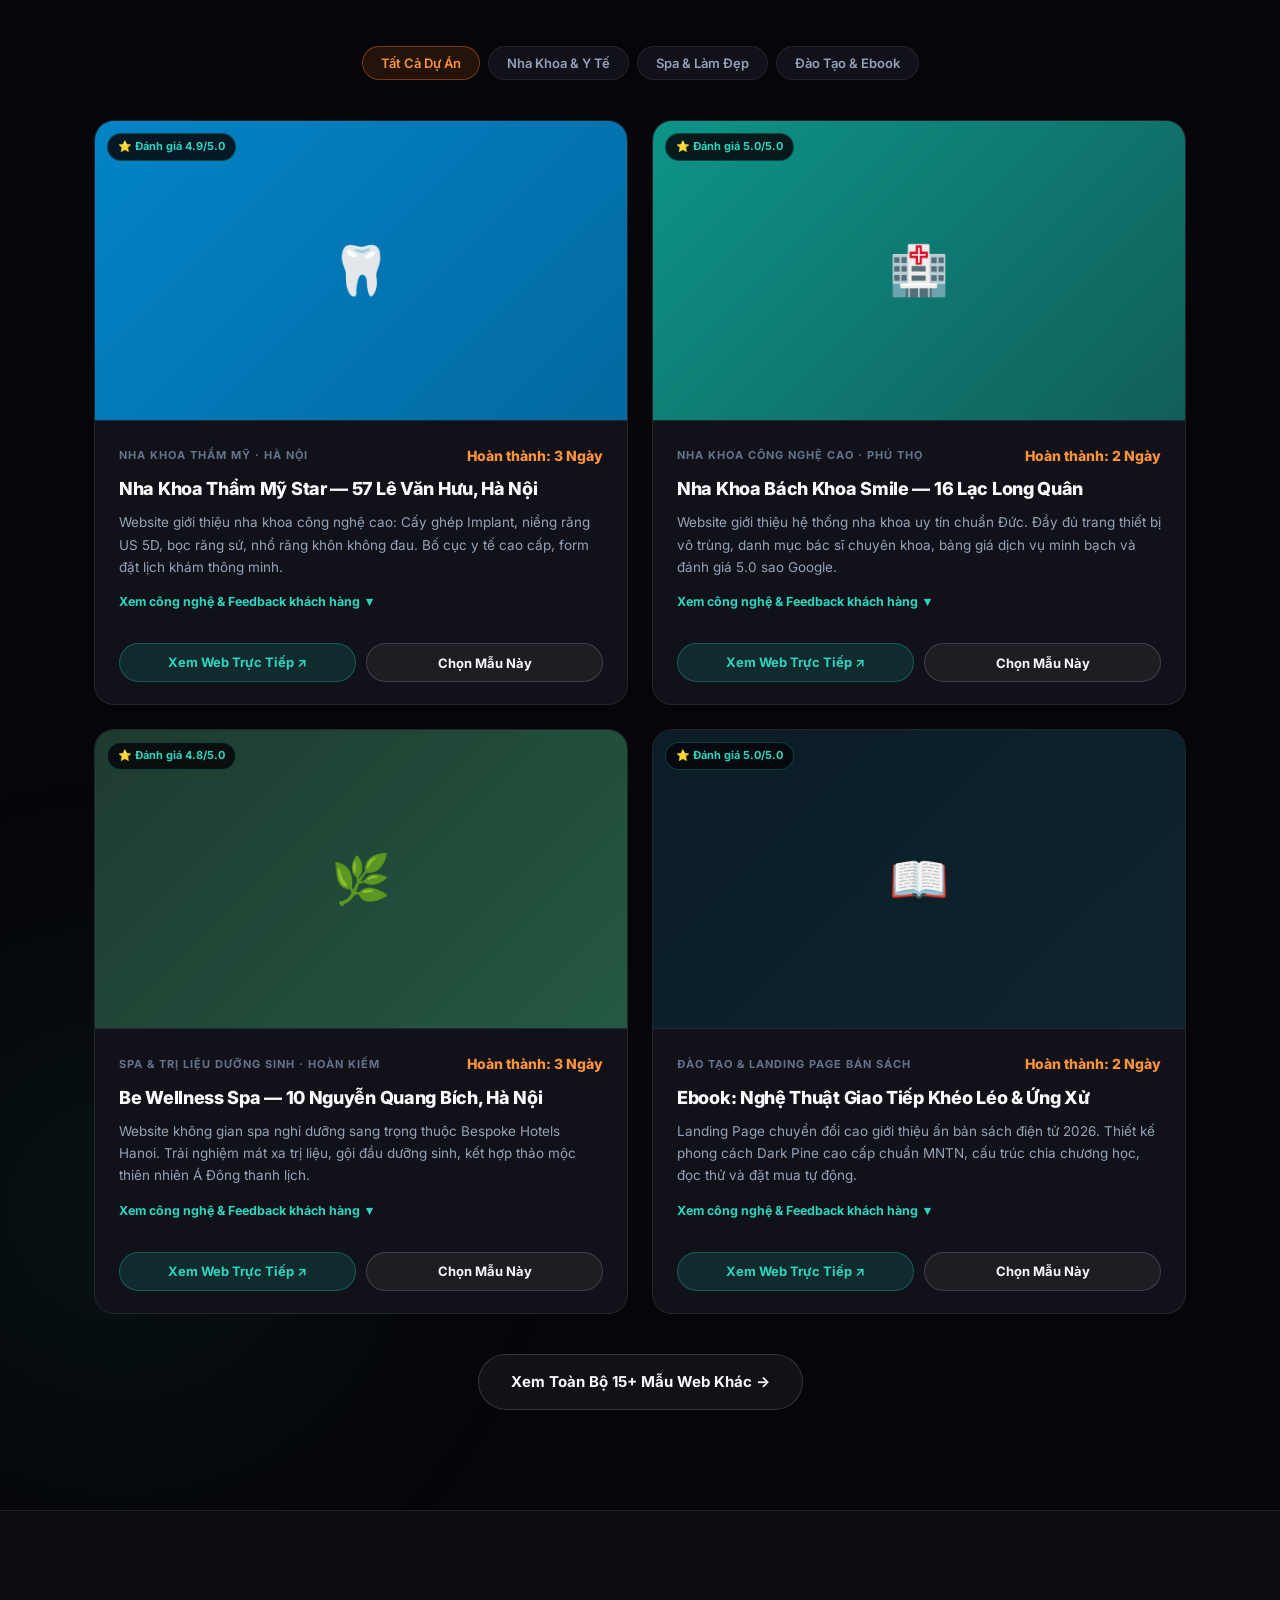
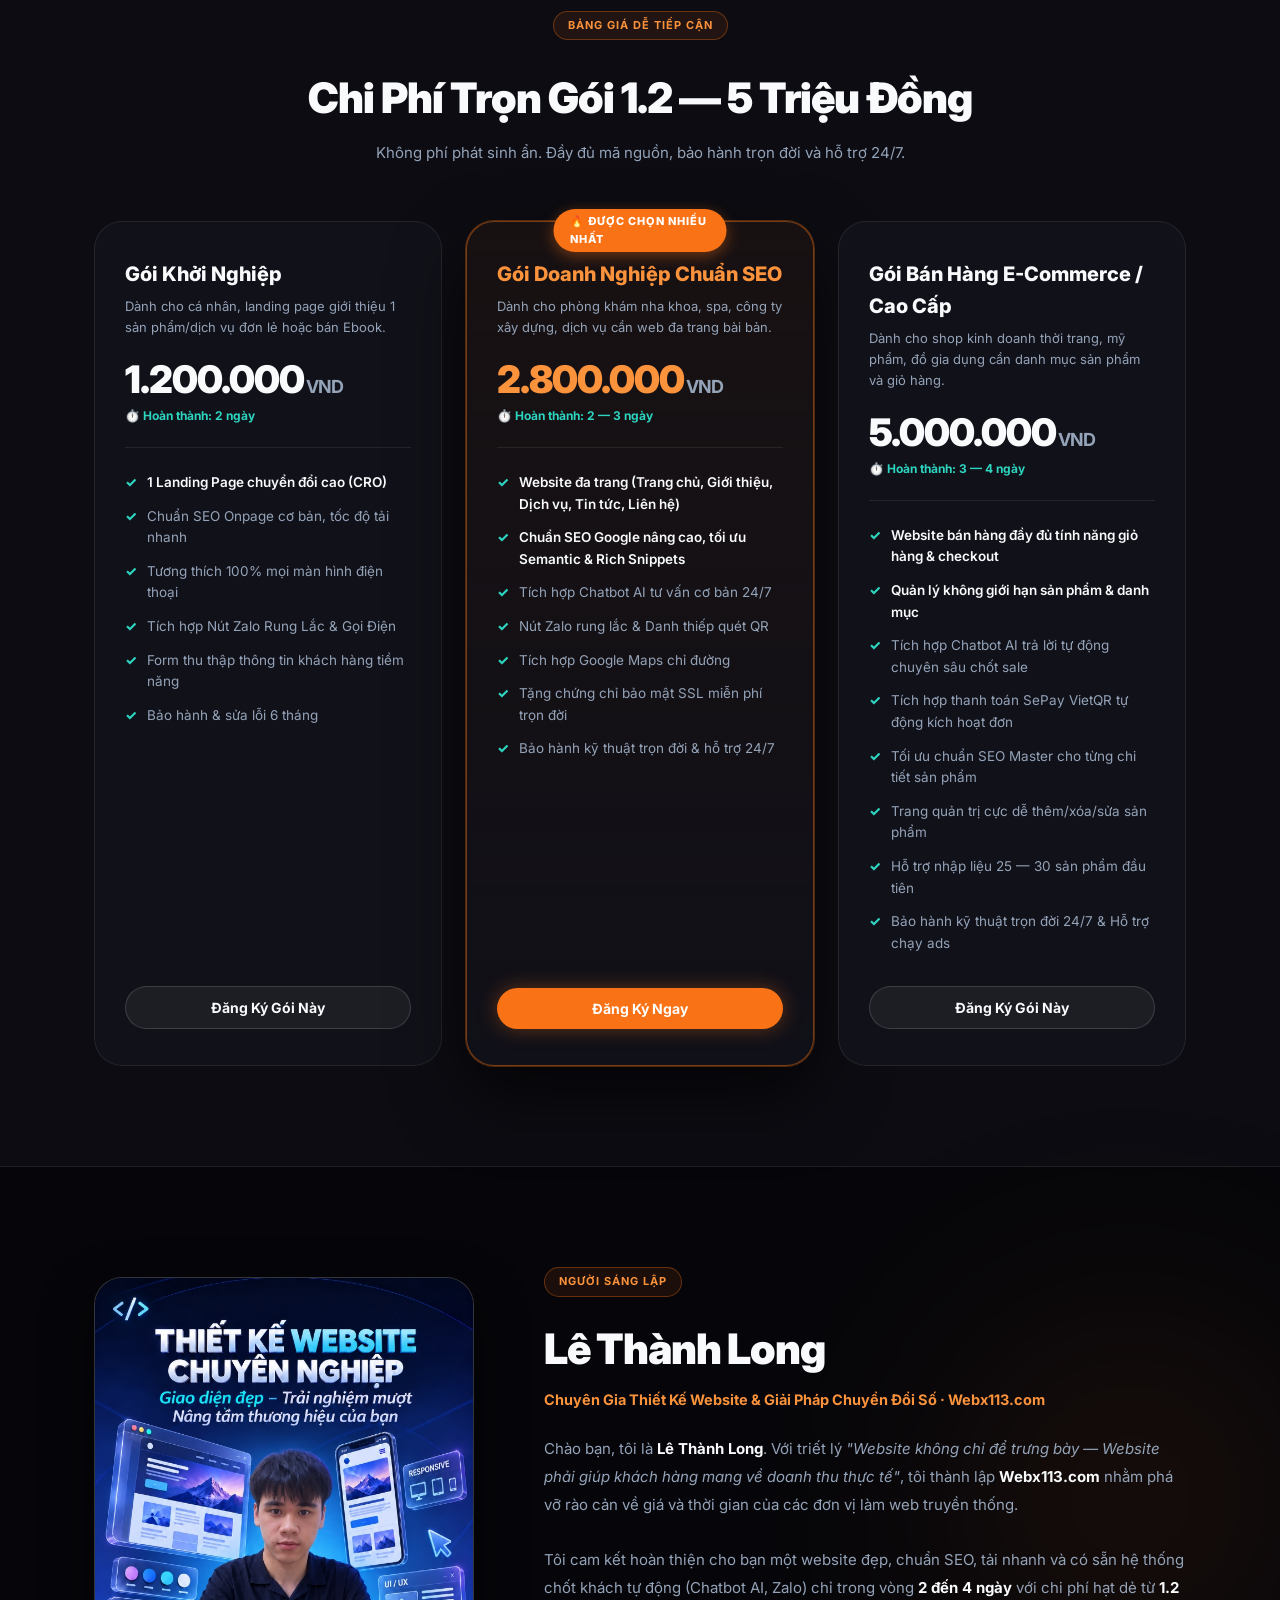
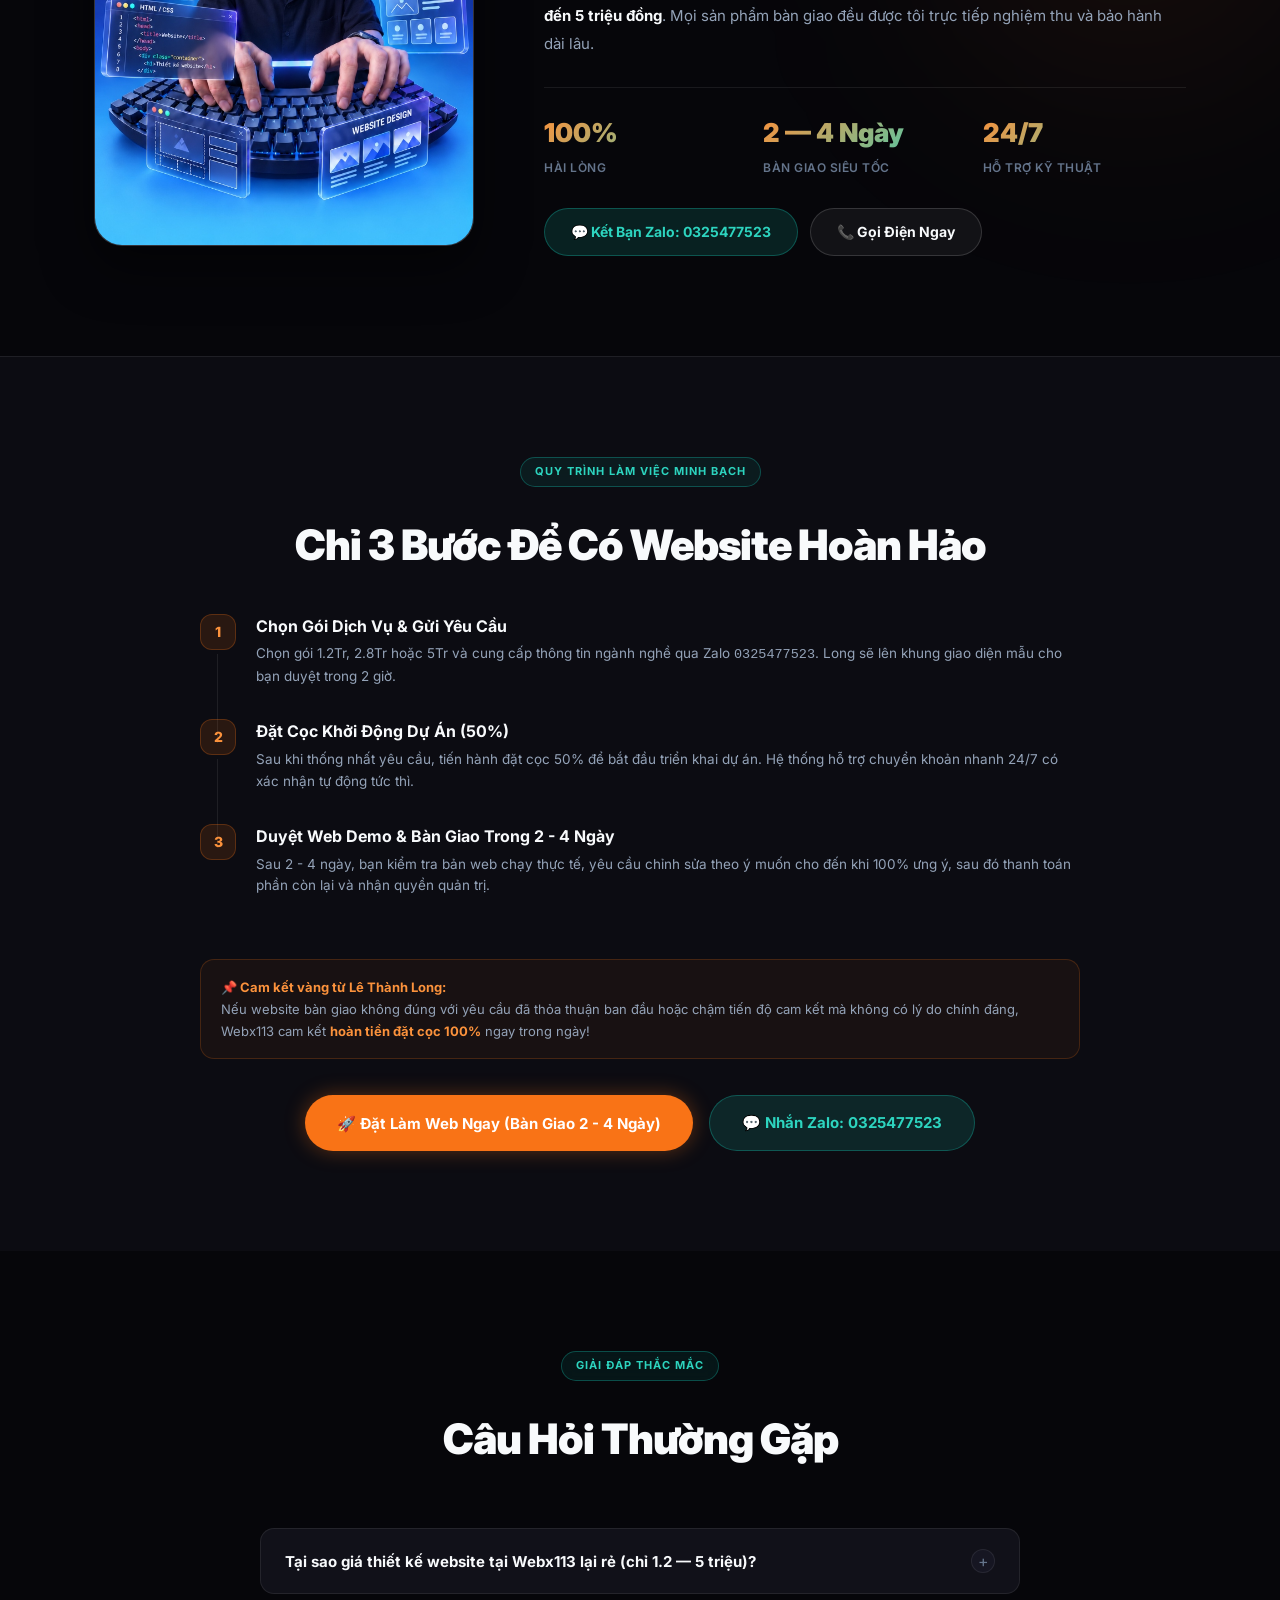
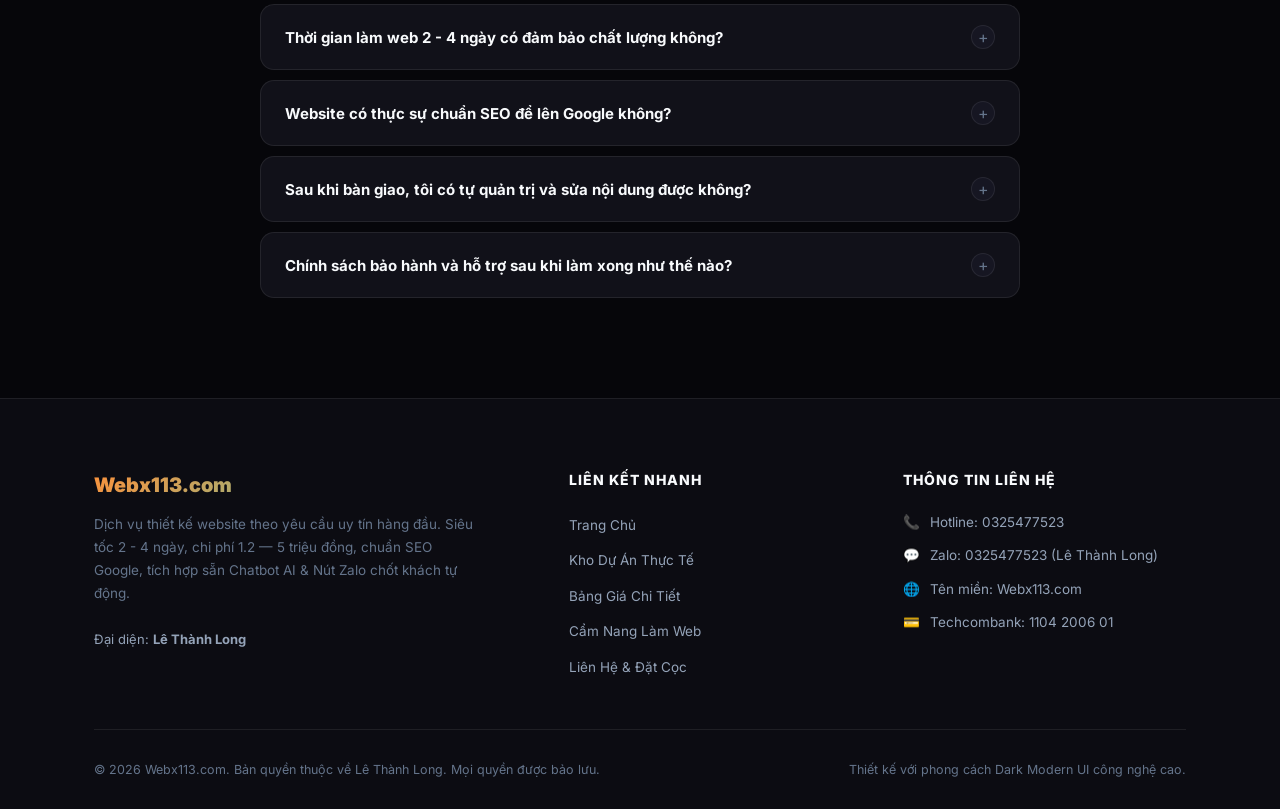
==== commit 855f2230: "Add files via upload" ====
--- a/index.html
+++ b/index.html
@@ -825,11 +825,14 @@
               </div>
             </div>
 
-            <div style="margin-top:14px;">
-              <button class="modal-btn-checkout" id="btnSubmitLead" onclick="submitFreeConsultation()" style="background:#ea580c; border:none; width:100%; font-size:15px; font-weight:700; cursor:pointer;">
-                🚀 Gửi Yêu Cầu — Nhận Demo Miễn Phí Qua Zalo
+            <div style="margin-top:14px; display:flex; flex-direction:column; gap:8px;">
+              <button class="modal-btn-checkout" id="btnGoToQR" onclick="goToStep2()" style="background:#2563eb; color:#fff; border:none; width:100%; font-size:15px; font-weight:700; cursor:pointer; padding:12px; border-radius:10px;">
+                ⚡ Tiến Hành Đặt Cọc & Quét Mã QR Ngay →
               </button>
-              <div style="text-align:center; margin-top:8px;">
+              <button type="button" id="btnSubmitLead" onclick="submitFreeConsultation()" style="background:#f1f5f9; color:#334155; border:1px solid #cbd5e1; width:100%; font-size:13.5px; font-weight:600; cursor:pointer; padding:10px; border-radius:10px;">
+                🚀 Hoặc gửi yêu cầu nhận Demo miễn phí trước
+              </button>
+              <div style="text-align:center; margin-top:4px;">
                 <a href="https://zalo.me/0325477523" target="_blank" style="font-size:12.5px; color:#0284c7; text-decoration:none; font-weight:600;">
                   Hoặc bấm vào đây để nhắn Zalo trực tiếp cho Long →
                 </a>
@@ -888,14 +891,14 @@
               <div class="bank-row-item">
                 <div class="bank-row-label">Ngân hàng</div>
                 <div class="bank-row-val-wrap">
-                  <span class="bank-row-val">Techcombank</span>
+                  <span class="bank-row-val">BIDV (Ngân hàng Đầu tư và Phát triển VN)</span>
                 </div>
               </div>
 
               <div class="bank-row-item">
                 <div class="bank-row-label">Số tài khoản</div>
                 <div class="bank-row-val-wrap">
-                  <span class="bank-row-val" id="step2AccNum">1104 2006 01</span>
+                  <span class="bank-row-val" id="step2AccNum">8852040649</span>
                   <button class="bank-copy-icon" onclick="copyText('step2AccNum', this)" title="Sao chép">📋 Sao chép</button>
                 </div>
               </div>
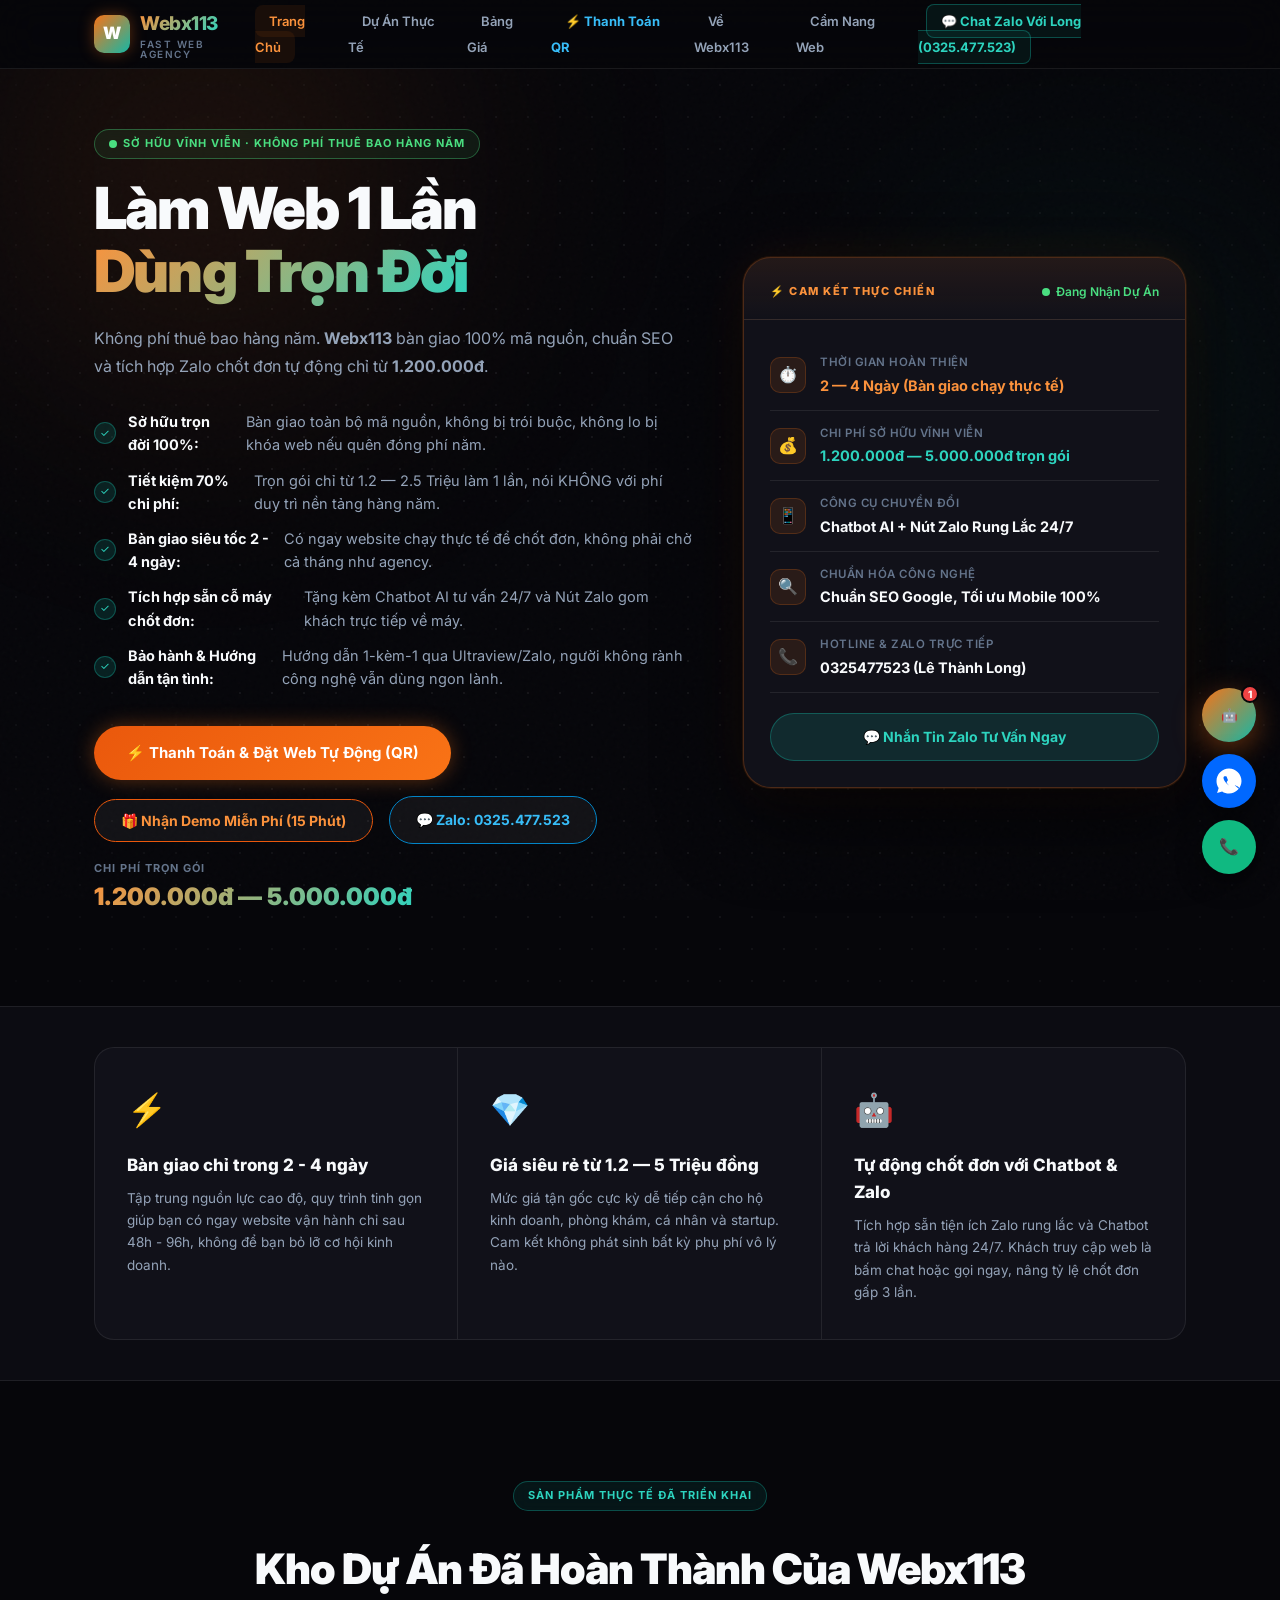
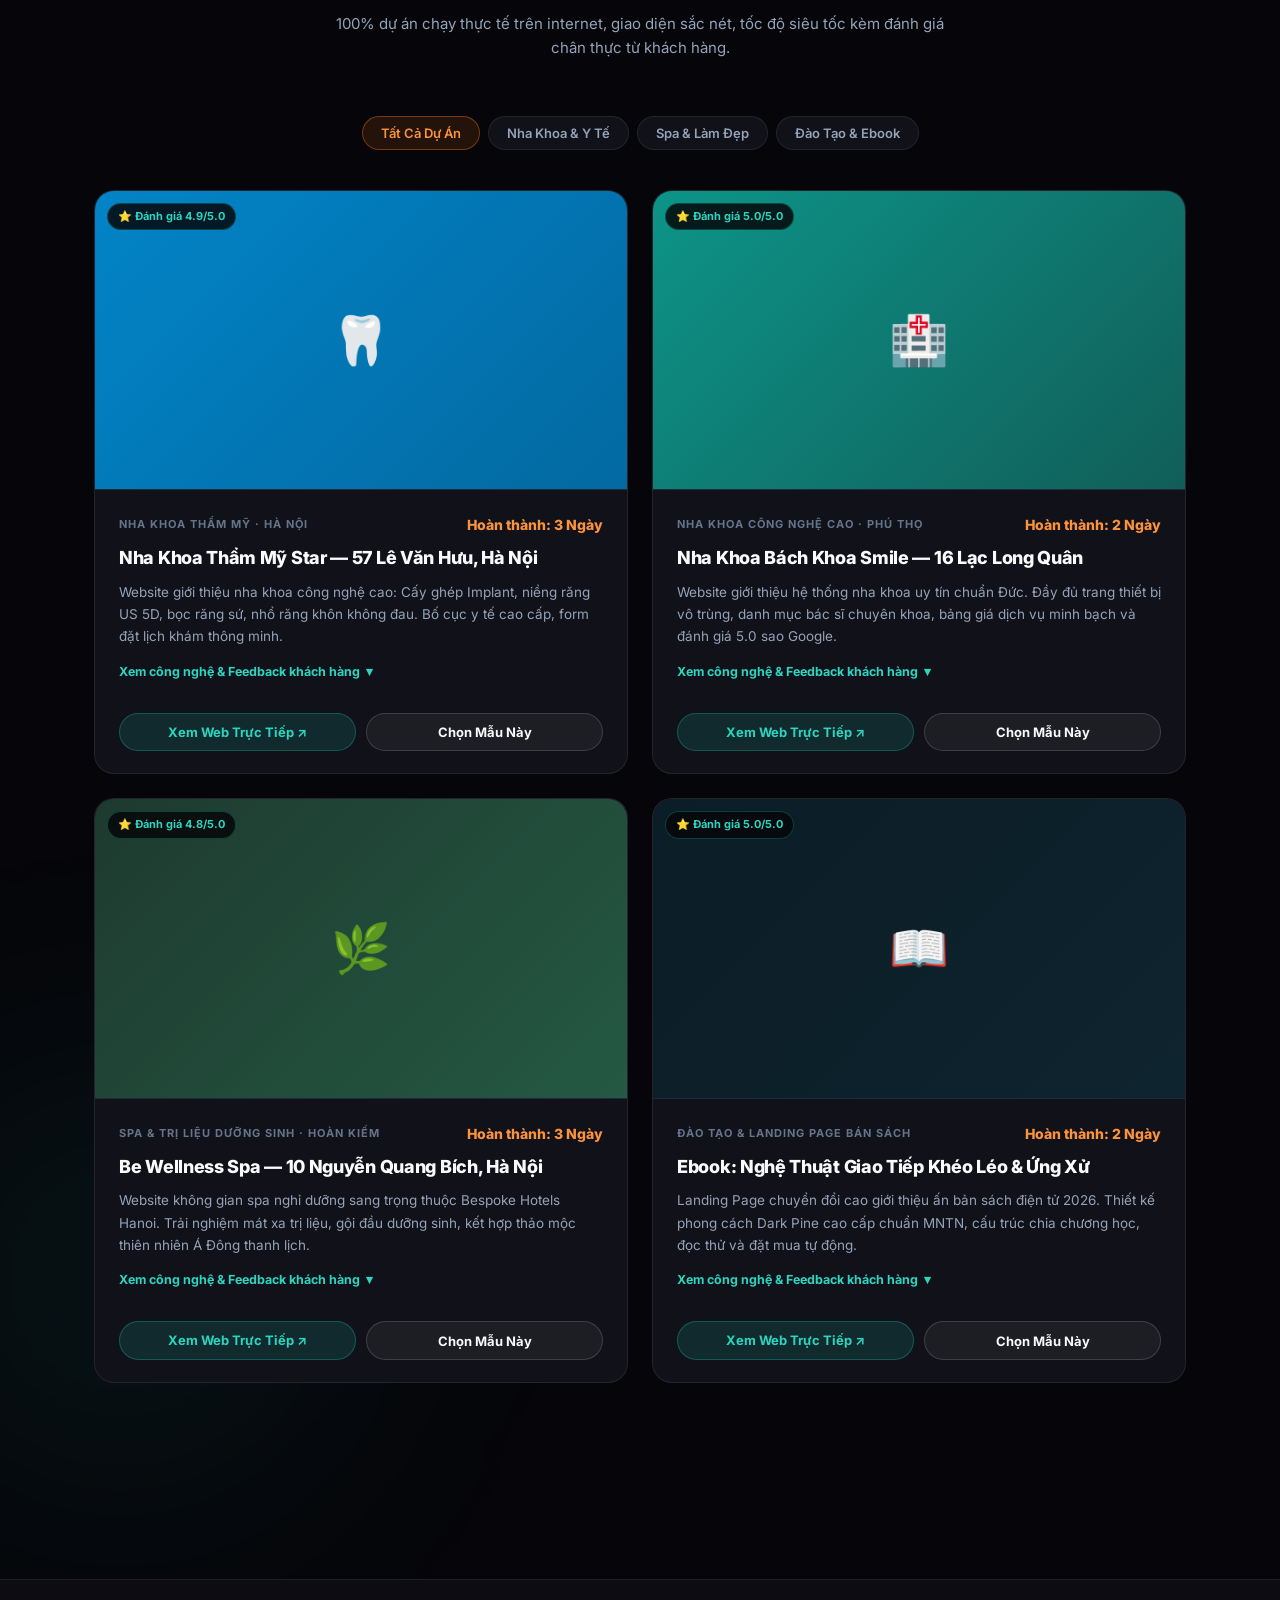
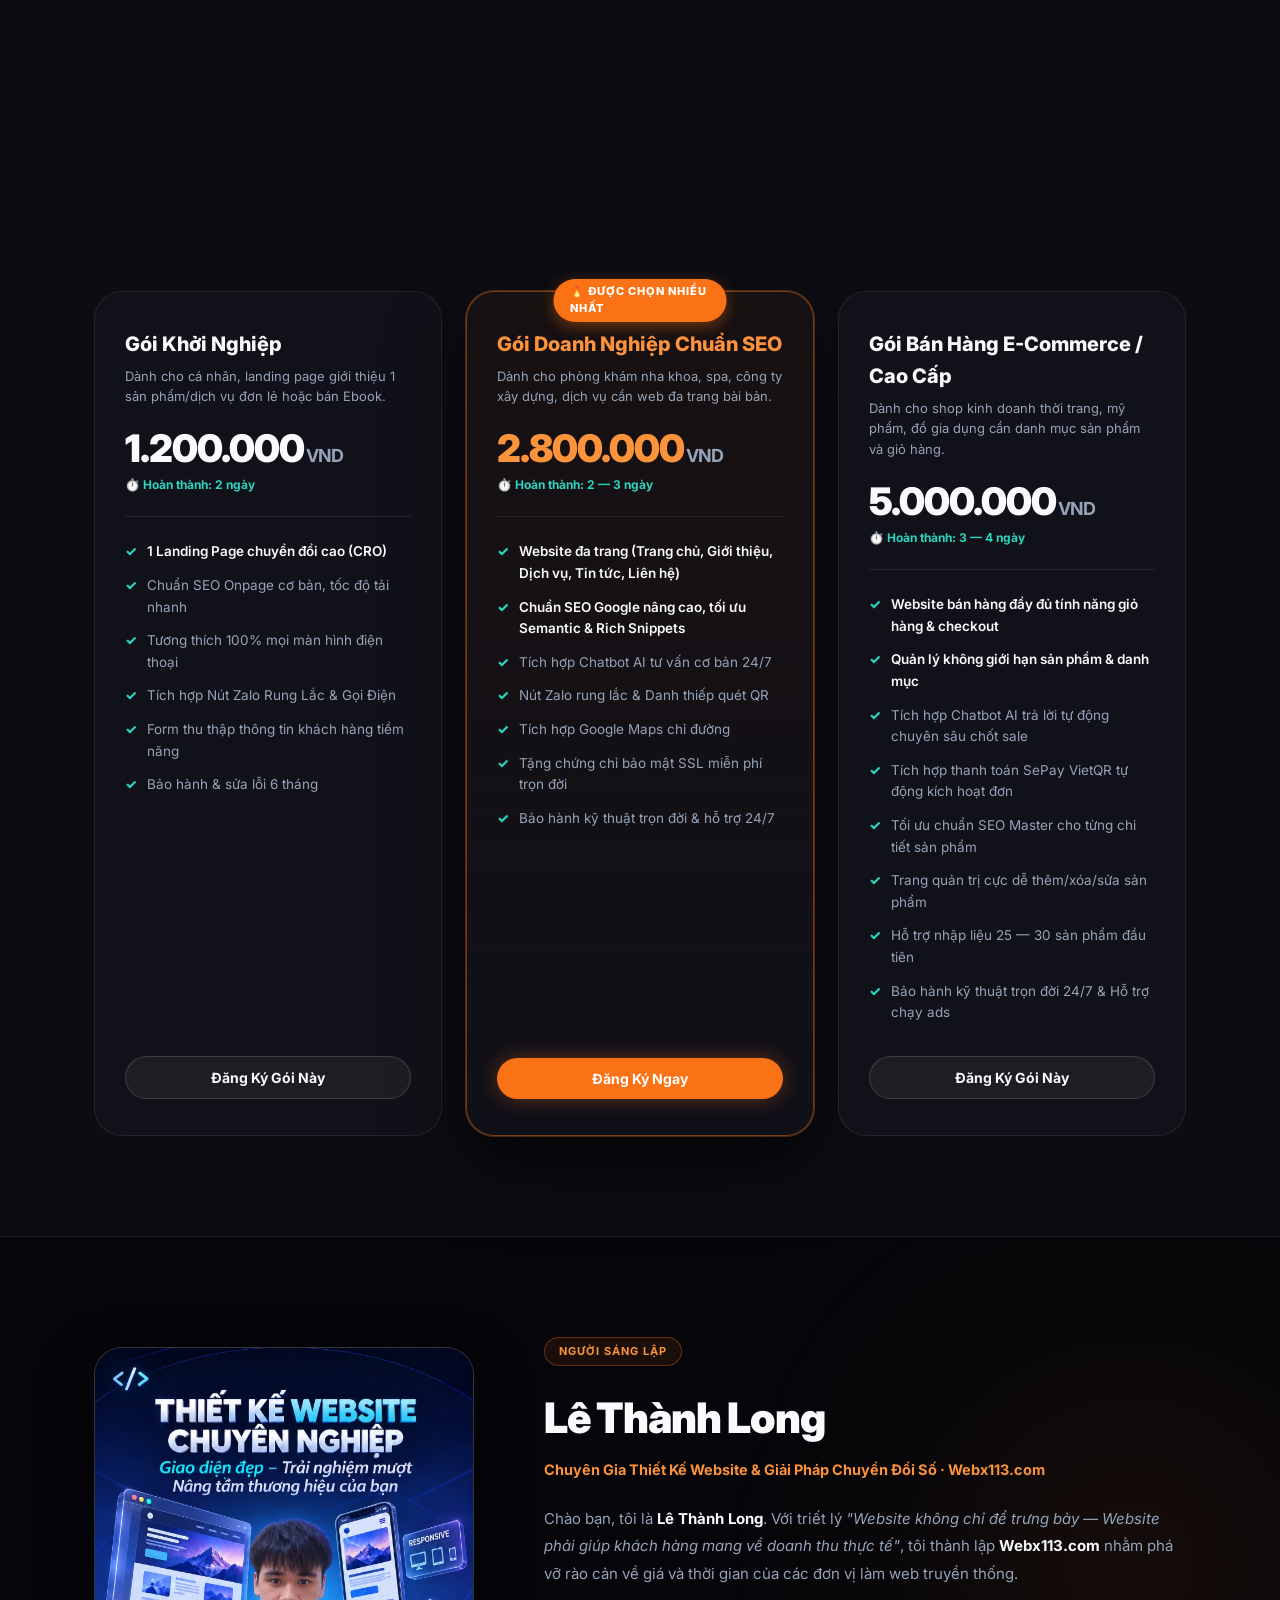
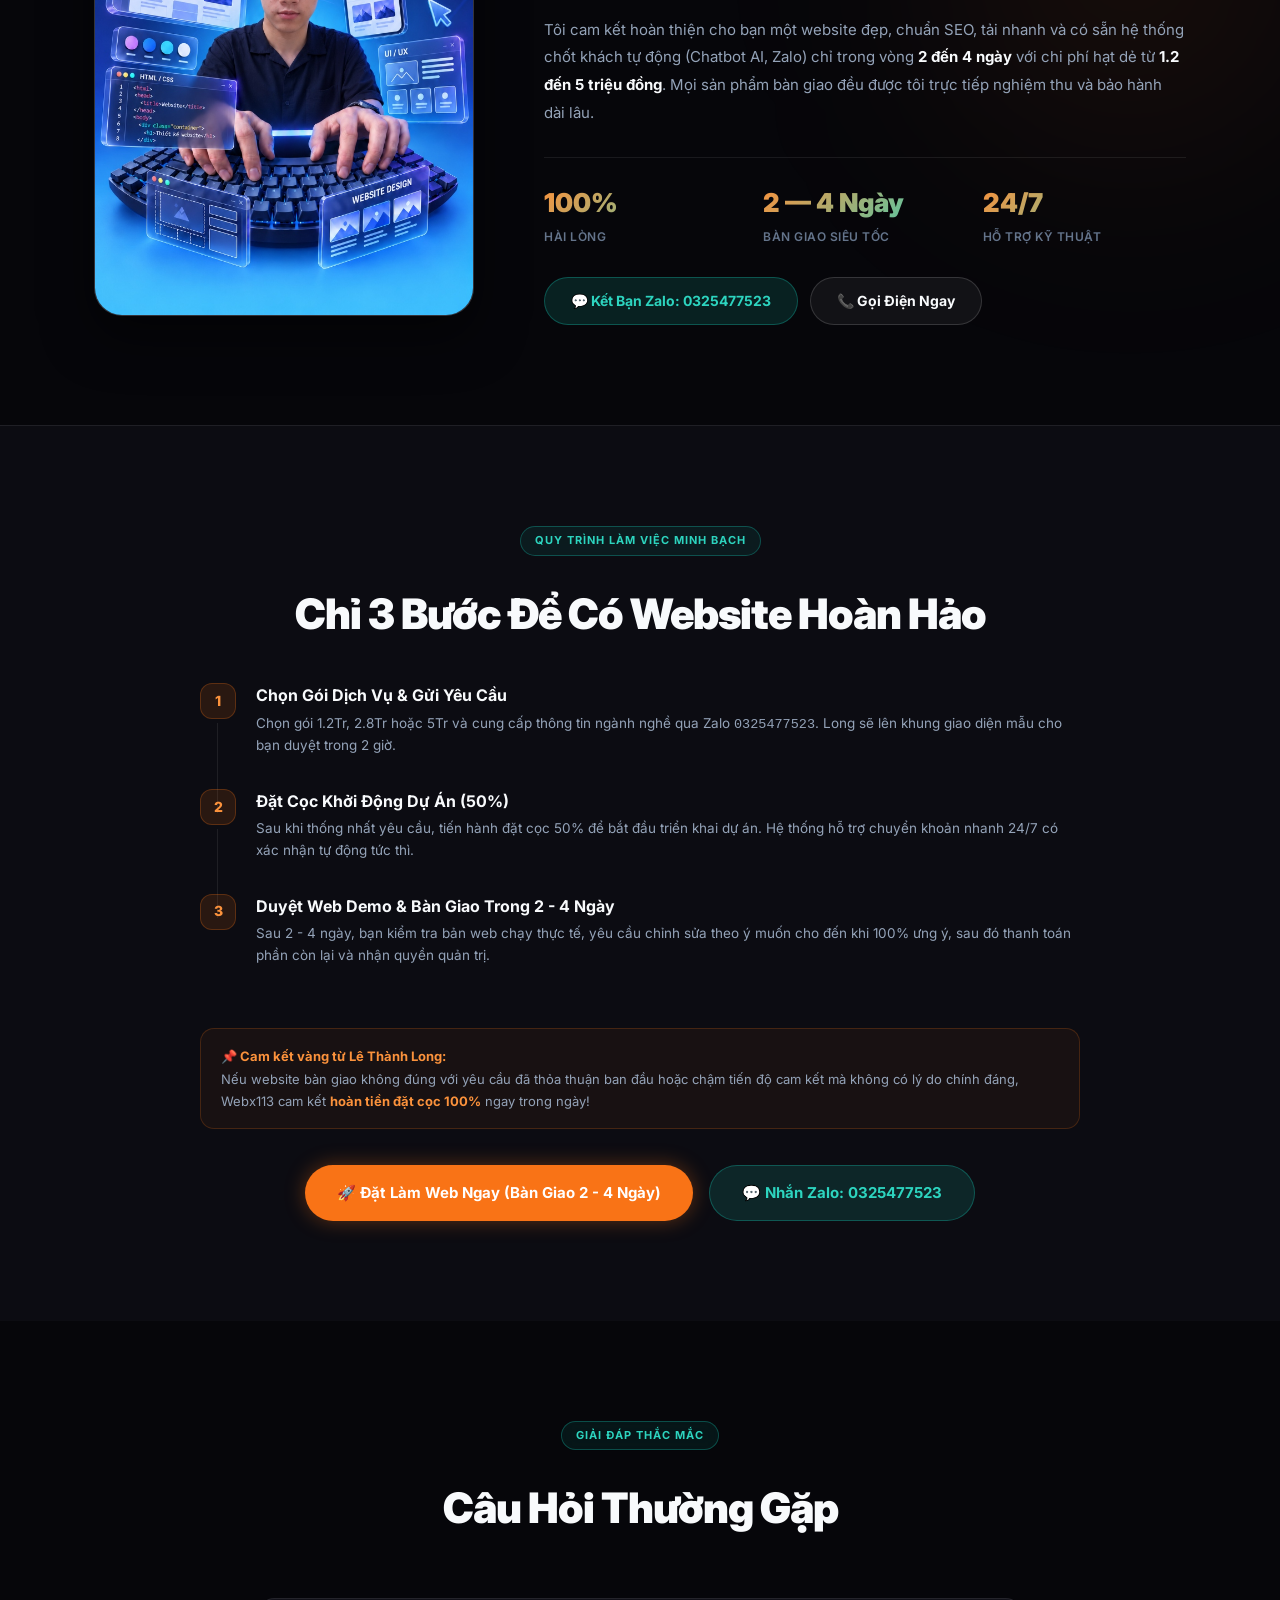
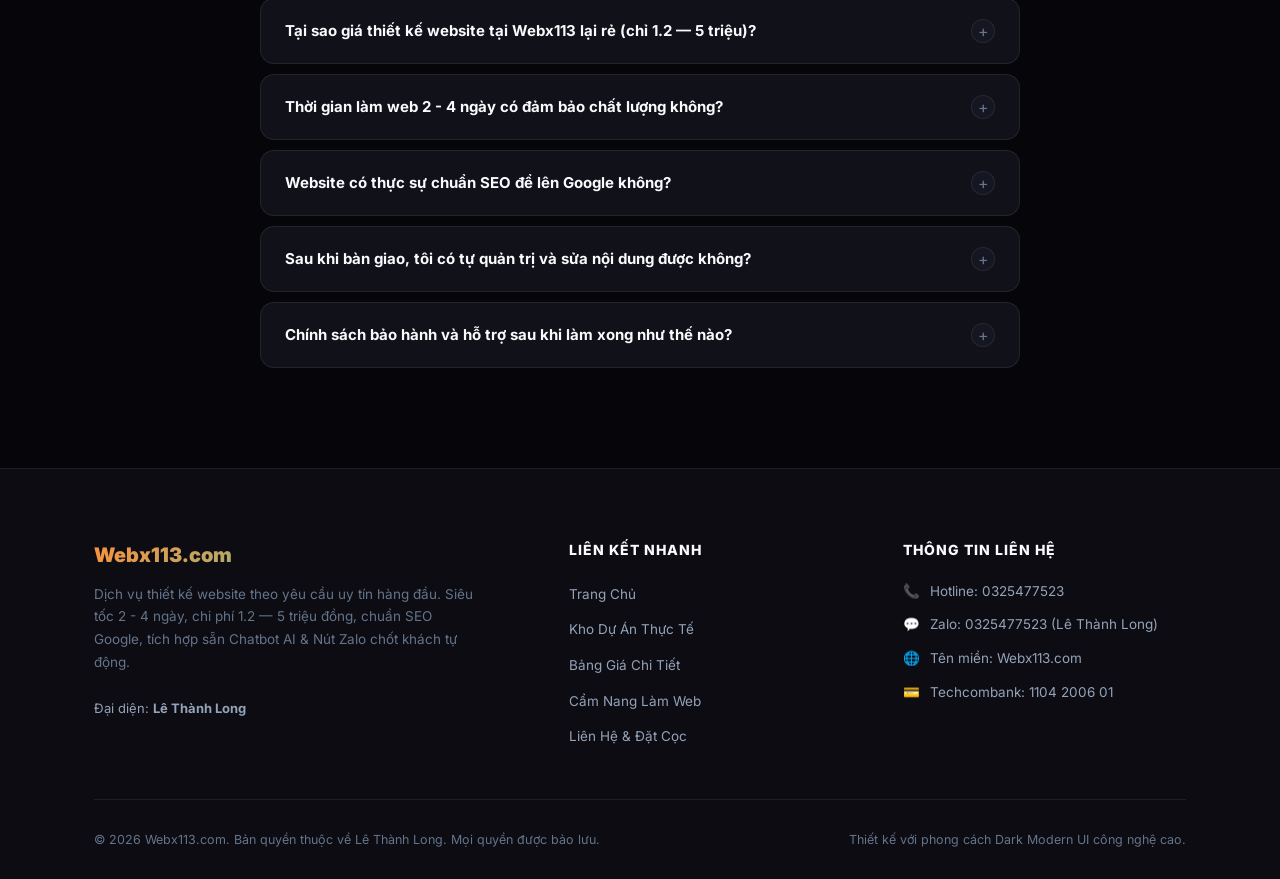
==== commit 298e278c: "Add files via upload" ====
--- a/index.html
+++ b/index.html
@@ -39,6 +39,7 @@
         <li><a href="index.html" class="active">Trang Chủ</a></li>
         <li><a href="du-an.html">Dự Án Thực Tế</a></li>
         <li><a href="bang-gia.html">Bảng Giá</a></li>
+        <li><a href="thanh-toan.html" style="color:#38bdf8; font-weight:700;">⚡ Thanh Toán QR</a></li>
         <li><a href="#about">Về Webx113</a></li>
         <li><a href="tin-tuc.html">Cẩm Nang Web</a></li>
         <li><a href="https://zalo.me/0325477523" target="_blank" rel="noopener" class="nav-highlight">💬 Chat Zalo Với Long (0325.477.523)</a></li>
@@ -77,11 +78,14 @@
           </ul>
 
           <div class="hero-actions">
-            <button class="btn btn-primary btn-lg" onclick="openModal('Tư vấn thiết kế web siêu tốc')">
+            <a href="thanh-toan.html" class="btn btn-primary btn-lg" style="background: linear-gradient(135deg, #ea580c, #f97316); text-decoration:none; display:inline-flex; align-items:center; justify-content:center;">
+              ⚡ Thanh Toán & Đặt Web Tự Động (QR)
+            </a>
+            <button class="btn btn-ghost" onclick="openModal('Tư vấn thiết kế web siêu tốc')" style="border-color:#ea580c; color:#fb923c;">
               🎁 Nhận Demo Miễn Phí (15 Phút)
             </button>
             <a href="https://zalo.me/0325477523" target="_blank" rel="noopener" class="btn btn-ghost" style="border-color:#0284c7; color:#38bdf8;">
-              💬 Nhắn Zalo: 0325.477.523
+              💬 Zalo: 0325.477.523
             </a>
             <div class="hero-price-tag">
               <small>Chi phí trọn gói</small>
@@ -853,7 +857,7 @@
 
               <div class="qr-scanner-frame">
                 <div class="qr-scan-line"></div>
-                <img id="modalQrImage" src="assets/img/qr-techcombank.jpg" alt="Mã QR Chuyển Tiền Techcombank Lê Thành Long" class="qr-scanner-img" />
+                <img id="modalQrImage" src="https://qr.sepay.vn/img?bank=BIDV&acc=8852040649&template=compact&amount=1400000&des=WEBX113" alt="Mã QR Chuyển Tiền BIDV Lê Thành Long" class="qr-scanner-img" />
               </div>
 
               <!-- SePay Status Box -->
